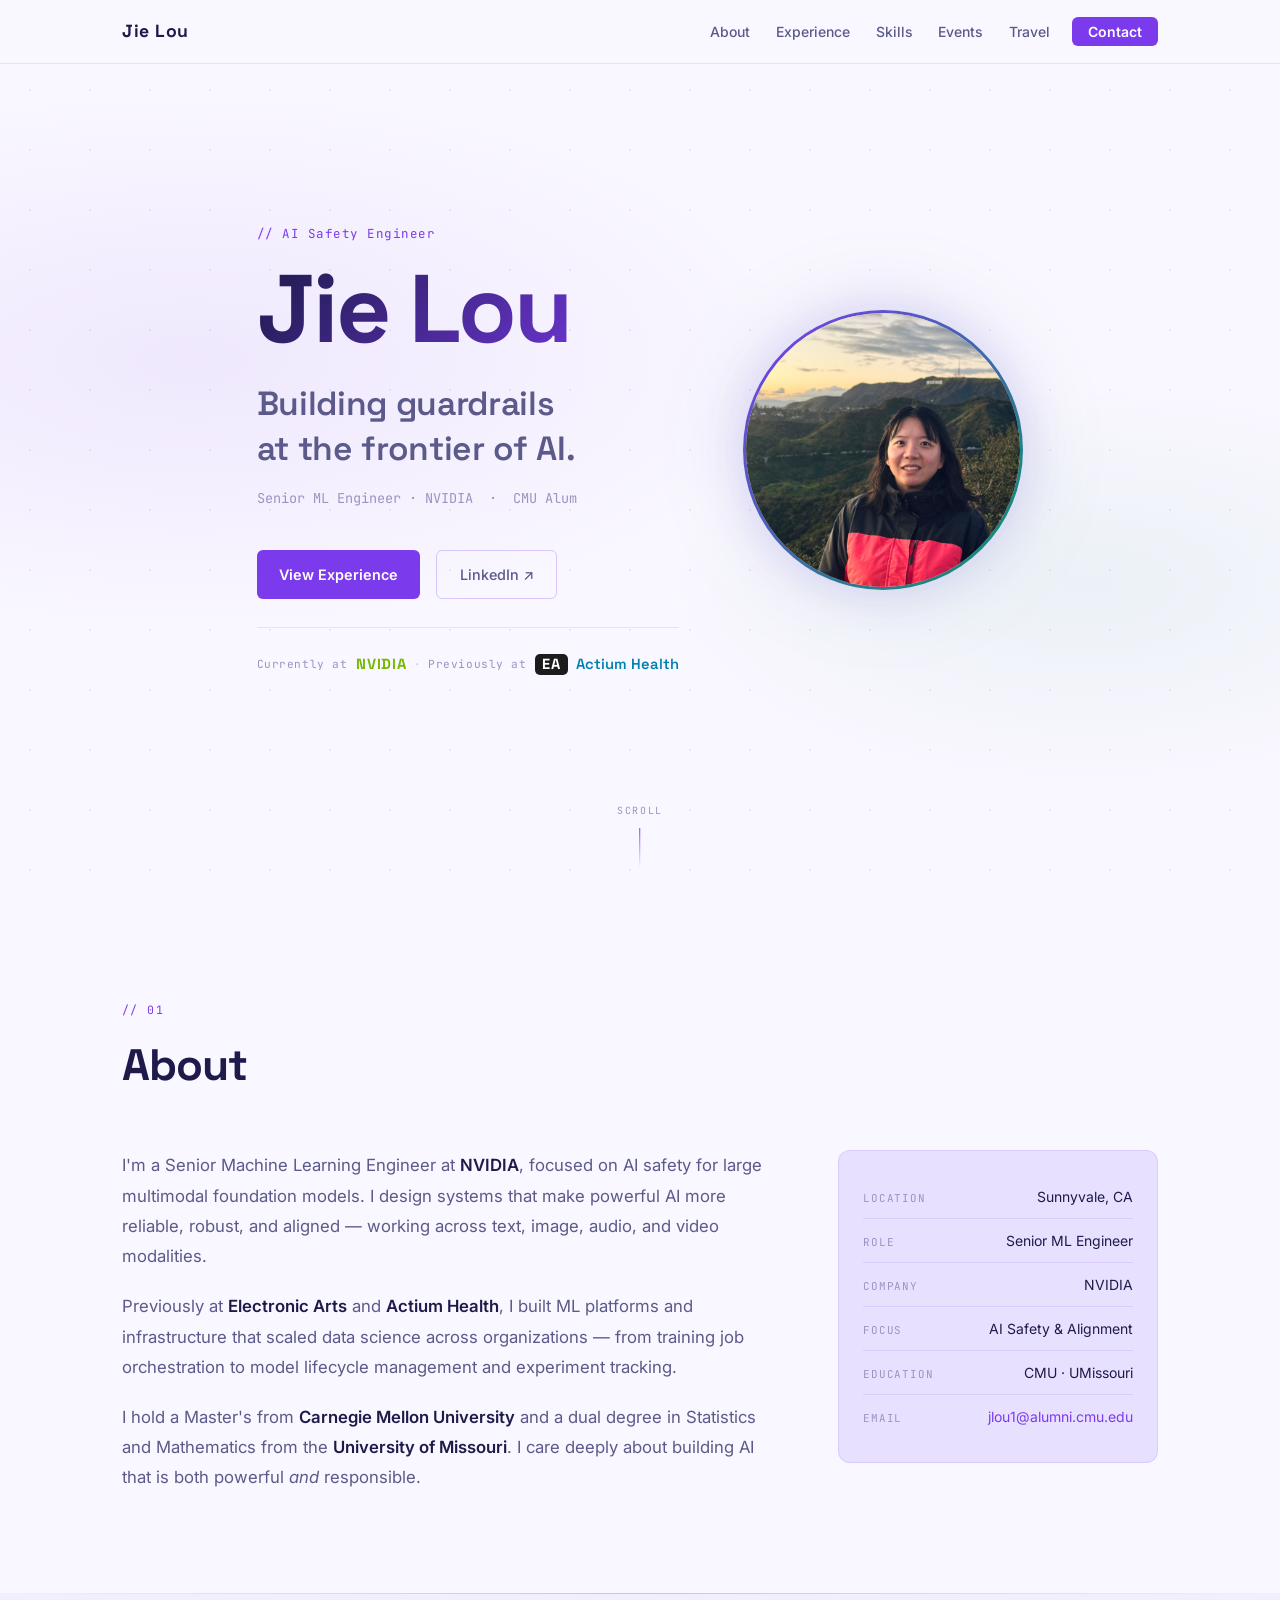
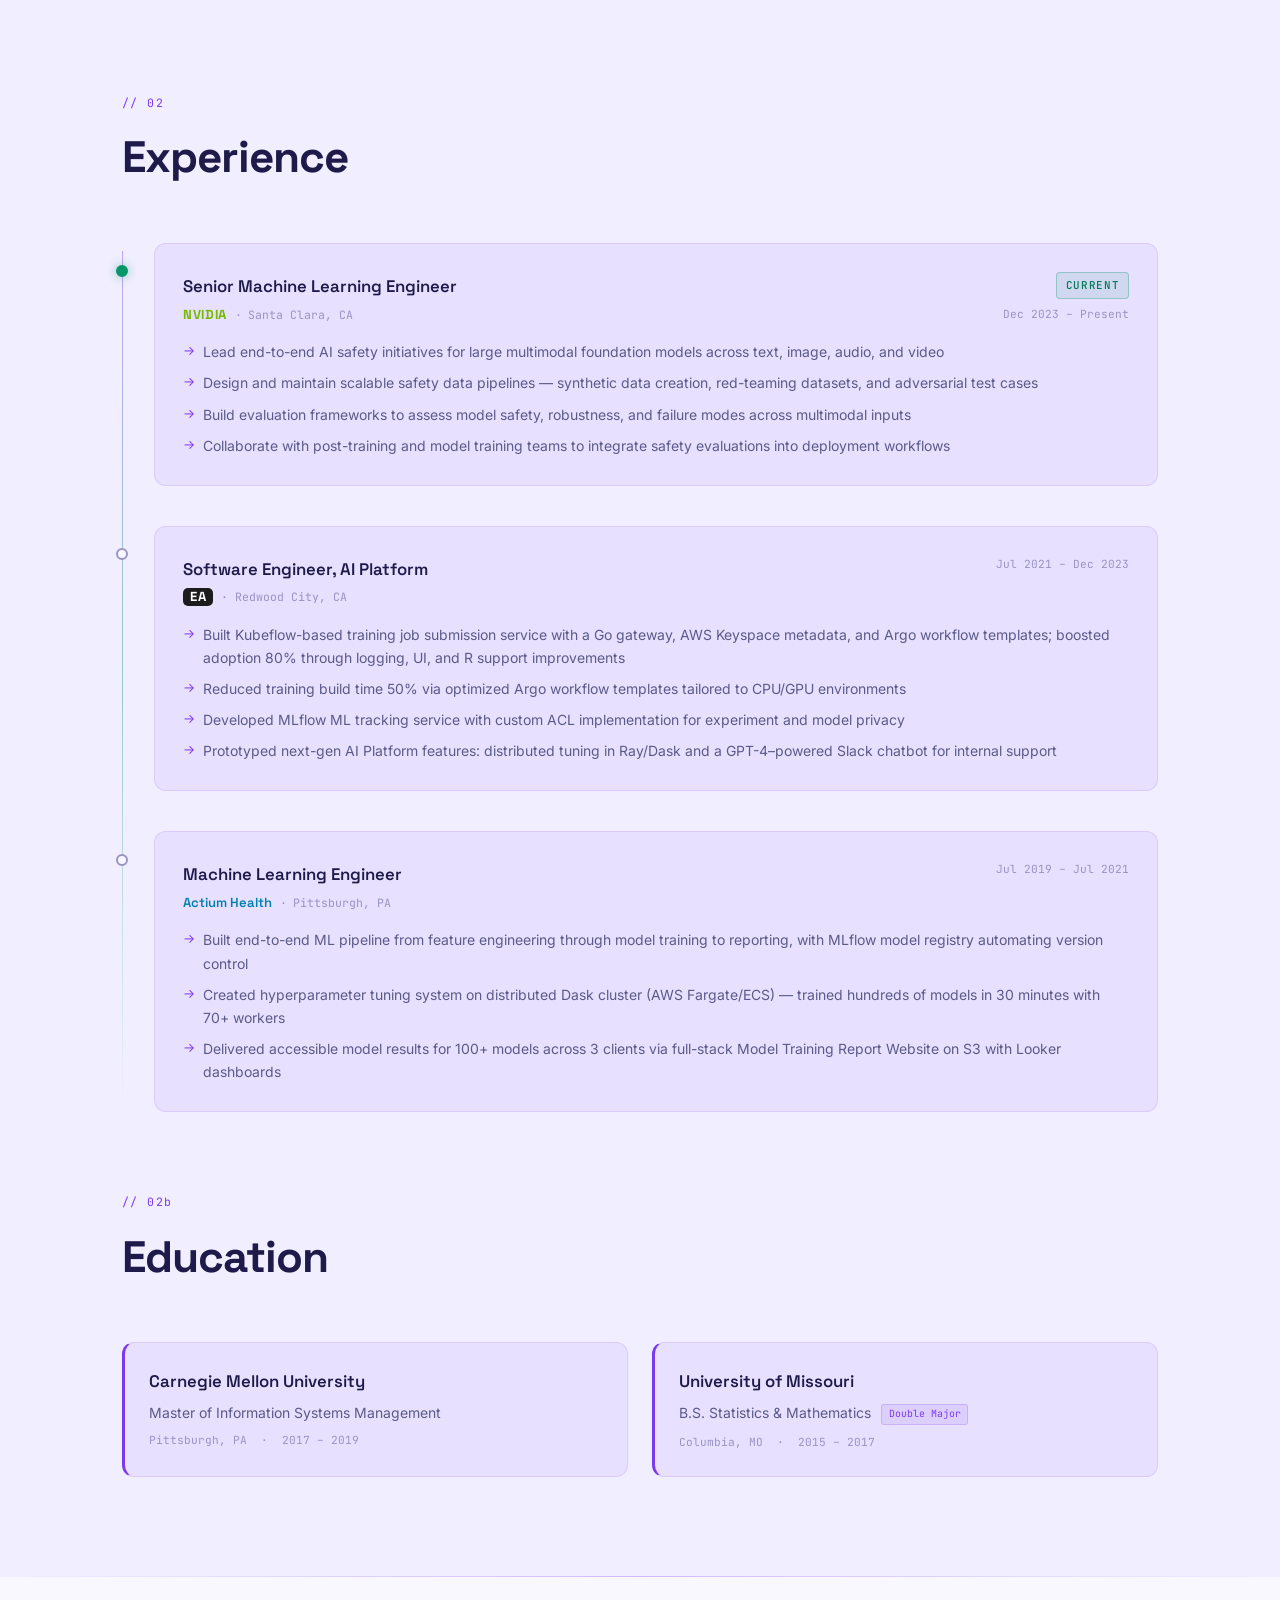
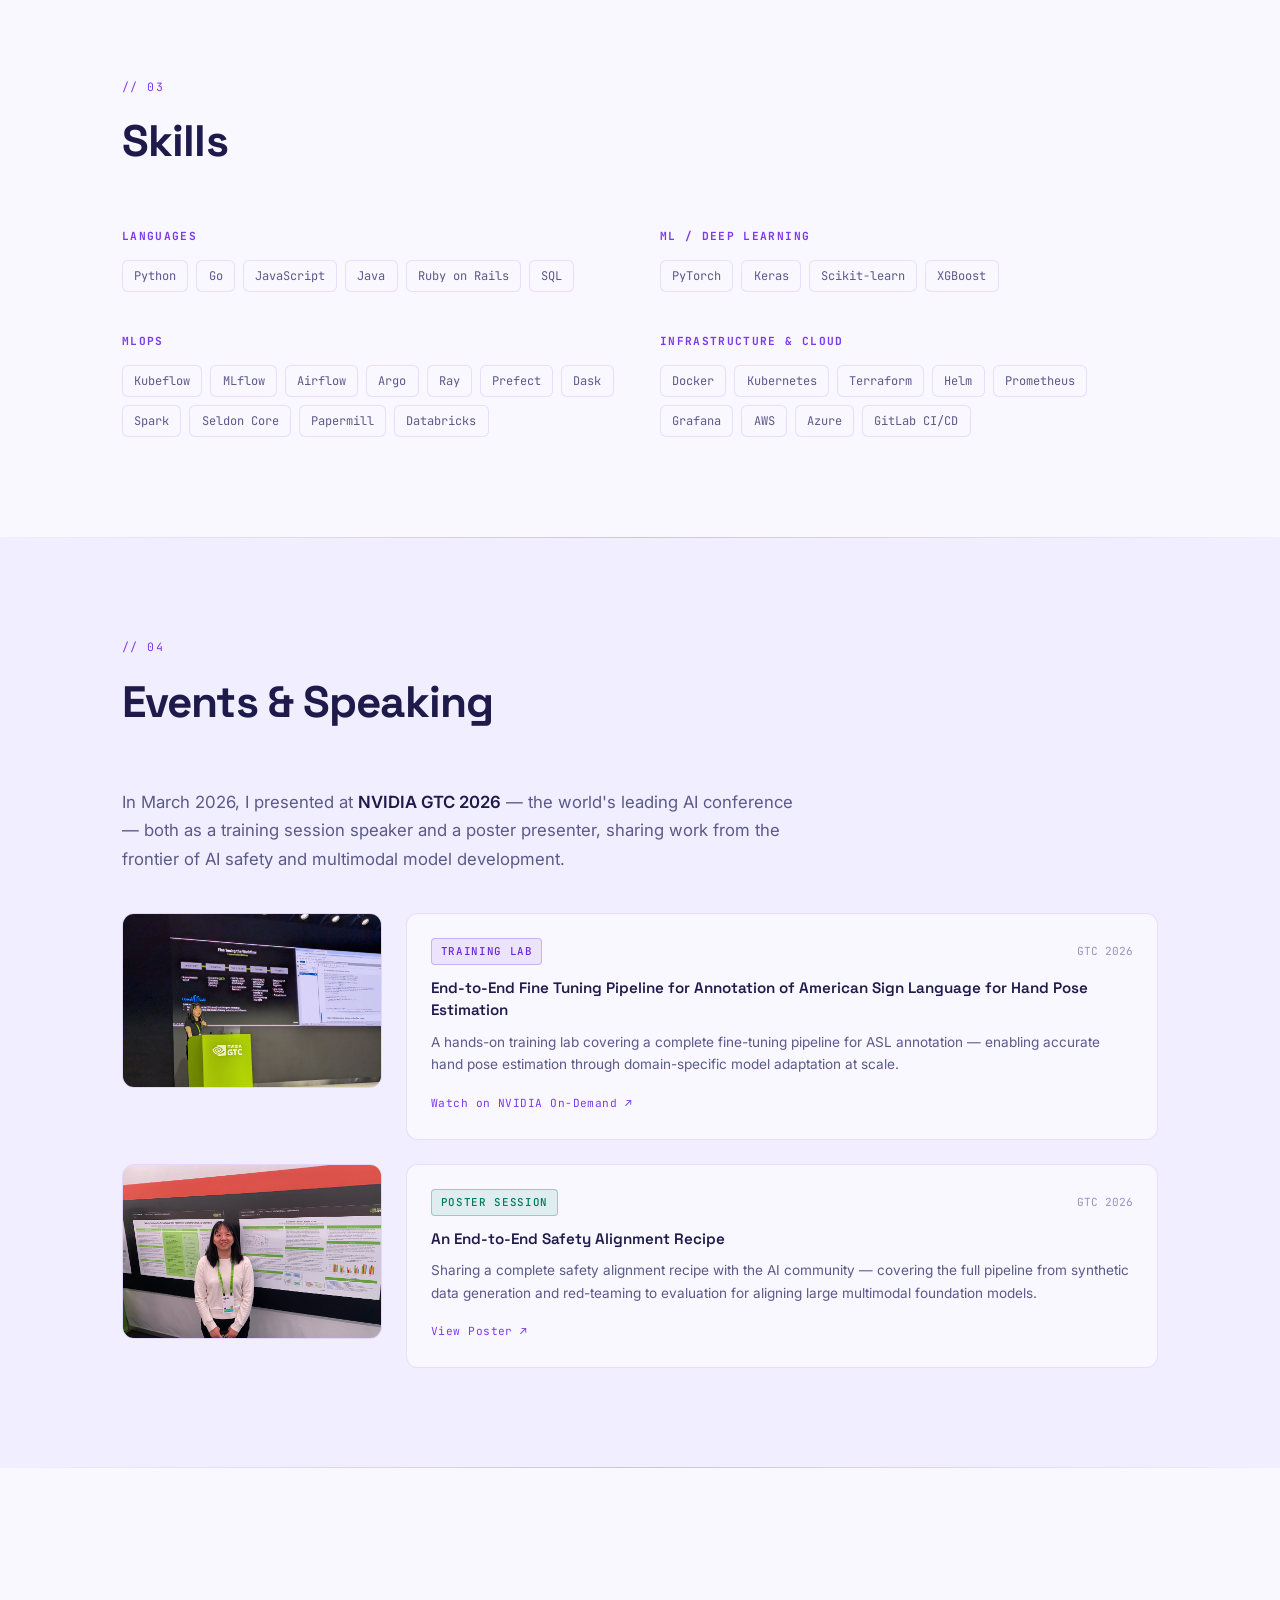
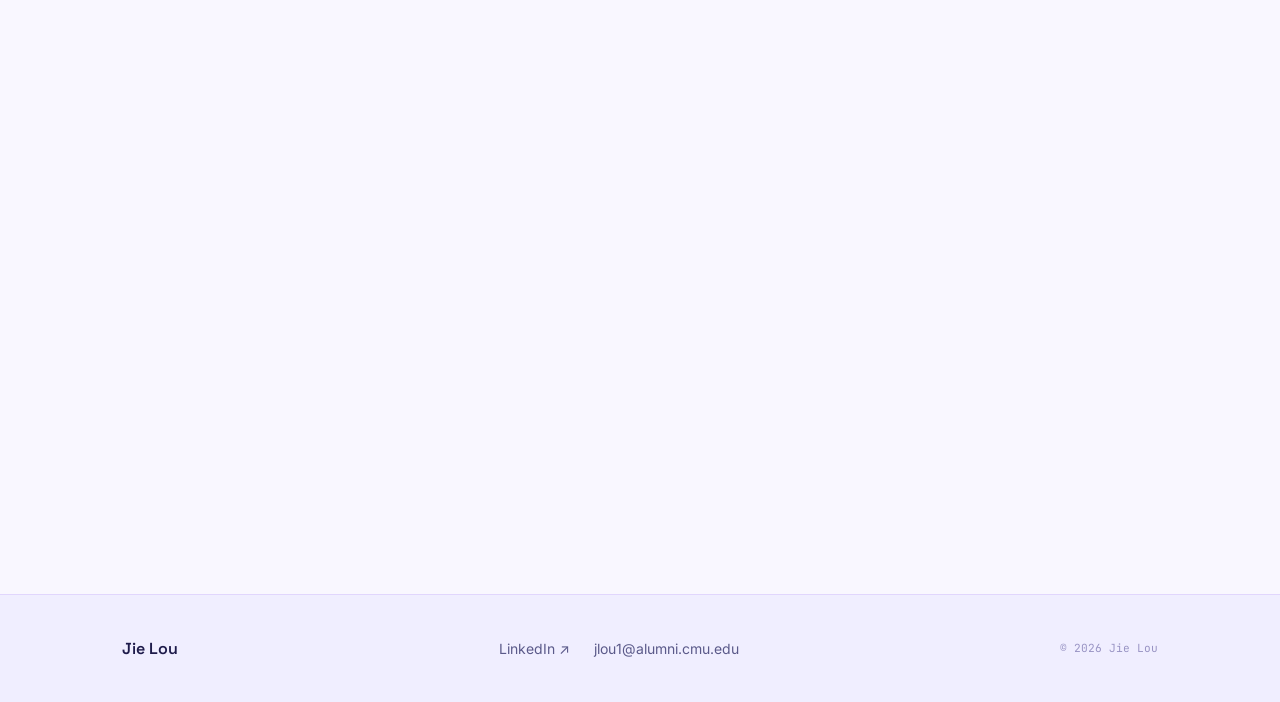
==== index.html @ b4c5852a "Initial commit — personal website Co-Authored-By: Claude Sonnet 4.6 <noreply@anthropic.com>" ====
<!DOCTYPE html>
<html lang="en">
<head>
  <meta charset="UTF-8">
  <meta name="viewport" content="width=device-width, initial-scale=1.0">
  <meta name="description" content="Jie Lou — Senior ML Engineer & AI Safety at NVIDIA. Building guardrails at the frontier of AI.">
  <meta property="og:title"       content="Jie Lou — AI Safety Engineer">
  <meta property="og:description" content="Senior ML Engineer at NVIDIA focused on AI safety for large multimodal foundation models.">
  <meta property="og:type"        content="website">
  <title>Jie Lou — AI Safety Engineer</title>

  <link rel="preconnect" href="https://fonts.googleapis.com">
  <link rel="preconnect" href="https://fonts.gstatic.com" crossorigin>
  <link href="https://fonts.googleapis.com/css2?family=Space+Grotesk:wght@300;400;500;600;700&family=Inter:wght@300;400;500;600&family=JetBrains+Mono:wght@400;500&display=swap" rel="stylesheet">
  <link rel="stylesheet" href="css/style.css">
</head>
<body>

  <!-- ═══ NAVIGATION ═══ -->
  <nav class="nav" id="nav">
    <div class="nav-inner">
      <a href="#hero" class="nav-logo">
        <span class="logo-full">Jie Lou</span>
        <span class="logo-short">JL</span>
      </a>
      <ul class="nav-links">
        <li><a href="#about">About</a></li>
        <li><a href="#experience">Experience</a></li>
        <li><a href="#skills">Skills</a></li>
        <li><a href="#events">Events</a></li>
        <li><a href="#travel">Travel</a></li>
        <li><a href="mailto:jlou1@alumni.cmu.edu" class="nav-cta">Contact</a></li>
      </ul>
      <button class="nav-toggle" id="navToggle" aria-label="Toggle menu">
        <span></span><span></span><span></span>
      </button>
    </div>
  </nav>

  <!-- ═══ HERO ═══ -->
  <section id="hero" class="hero">
    <div class="hero-bg"></div>
    <div class="container hero-content">

      <div class="hero-text fade-up">
        <span class="hero-label">// AI Safety Engineer</span>
        <h1 class="hero-name">Jie Lou</h1>
        <p class="hero-tagline">Building guardrails<br>at the frontier of AI.</p>
        <p class="hero-sub">Senior ML Engineer · NVIDIA &nbsp;·&nbsp; CMU Alum</p>
        <div class="hero-actions">
          <a href="#experience" class="btn btn-primary">View Experience</a>
          <a href="https://www.linkedin.com/in/jielou" target="_blank" rel="noopener" class="btn btn-ghost">LinkedIn ↗</a>
        </div>
        <div class="hero-companies fade-up" style="animation-delay:0.35s">
          <span class="hc-label">Currently at</span>
          <span class="co-logo co-nvidia">NVIDIA</span>
          <span class="hc-sep">·</span>
          <span class="hc-label">Previously at</span>
          <span class="co-logo co-ea">EA</span>
          <span class="co-logo co-actium">Actium Health</span>
        </div>
      </div>

      <div class="hero-photo fade-up" style="animation-delay:0.2s">
        <div class="hero-photo-ring">
          <img src="photos/profile/IMG_3169.jpg" alt="Jie Lou" class="hero-avatar">
        </div>
      </div>

    </div>
    <div class="hero-scroll-hint">
      <span>scroll</span>
      <div class="scroll-line"></div>
    </div>
  </section>

  <!-- ═══ ABOUT ═══ -->
  <section id="about" class="section">
    <div class="container">
      <div class="section-header reveal">
        <span class="section-label">// 01</span>
        <h2 class="section-title">About</h2>
      </div>
      <div class="about-grid reveal">
        <div class="about-bio">
          <p>I'm a Senior Machine Learning Engineer at <strong>NVIDIA</strong>, focused on AI safety for large multimodal foundation models. I design systems that make powerful AI more reliable, robust, and aligned — working across text, image, audio, and video modalities.</p>
          <p>Previously at <strong>Electronic Arts</strong> and <strong>Actium Health</strong>, I built ML platforms and infrastructure that scaled data science across organizations — from training job orchestration to model lifecycle management and experiment tracking.</p>
          <p>I hold a Master's from <strong>Carnegie Mellon University</strong> and a dual degree in Statistics and Mathematics from the <strong>University of Missouri</strong>. I care deeply about building AI that is both powerful <em>and</em> responsible.</p>
        </div>
        <div class="about-facts">
          <div class="fact-card">
            <div class="fact-row">
              <span class="fact-label">Location</span>
              <span class="fact-value">Sunnyvale, CA</span>
            </div>
            <div class="fact-row">
              <span class="fact-label">Role</span>
              <span class="fact-value">Senior ML Engineer</span>
            </div>
            <div class="fact-row">
              <span class="fact-label">Company</span>
              <span class="fact-value">NVIDIA</span>
            </div>
            <div class="fact-row">
              <span class="fact-label">Focus</span>
              <span class="fact-value">AI Safety &amp; Alignment</span>
            </div>
            <div class="fact-row">
              <span class="fact-label">Education</span>
              <span class="fact-value">CMU &middot; UMissouri</span>
            </div>
            <div class="fact-row">
              <span class="fact-label">Email</span>
              <span class="fact-value">
                <a href="mailto:jlou1@alumni.cmu.edu">jlou1@alumni.cmu.edu</a>
              </span>
            </div>
          </div>
        </div>
      </div>
    </div>
  </section>

  <!-- ═══ EXPERIENCE ═══ -->
  <section id="experience" class="section section-alt">
    <div class="container">
      <div class="section-header reveal">
        <span class="section-label">// 02</span>
        <h2 class="section-title">Experience</h2>
      </div>

      <div class="timeline">

        <!-- Nvidia -->
        <div class="timeline-item reveal">
          <div class="timeline-marker">
            <div class="timeline-dot current"></div>
          </div>
          <div class="timeline-card">
            <div class="timeline-header">
              <div>
                <h3 class="timeline-role">Senior Machine Learning Engineer</h3>
                <div class="timeline-company"><span class="co-logo co-nvidia">NVIDIA</span><span class="co-location">Santa Clara, CA</span></div>
              </div>
              <div class="timeline-meta">
                <span class="badge badge-green">Current</span>
                <span class="timeline-date">Dec 2023 – Present</span>
              </div>
            </div>
            <ul class="timeline-bullets">
              <li>Lead end-to-end AI safety initiatives for large multimodal foundation models across text, image, audio, and video</li>
              <li>Design and maintain scalable safety data pipelines — synthetic data creation, red-teaming datasets, and adversarial test cases</li>
              <li>Build evaluation frameworks to assess model safety, robustness, and failure modes across multimodal inputs</li>
              <li>Collaborate with post-training and model training teams to integrate safety evaluations into deployment workflows</li>
            </ul>
          </div>
        </div>

        <!-- EA -->
        <div class="timeline-item reveal">
          <div class="timeline-marker">
            <div class="timeline-dot"></div>
          </div>
          <div class="timeline-card">
            <div class="timeline-header">
              <div>
                <h3 class="timeline-role">Software Engineer,  AI Platform</h3>
                <div class="timeline-company"><span class="co-logo co-ea">EA</span><span class="co-location">Redwood City, CA</span></div>
              </div>
              <div class="timeline-meta">
                <span class="timeline-date">Jul 2021 – Dec 2023</span>
              </div>
            </div>
            <ul class="timeline-bullets">
              <li>Built Kubeflow-based training job submission service with a Go gateway, AWS Keyspace metadata, and Argo workflow templates; boosted adoption 80% through logging, UI, and R support improvements</li>
              <li>Reduced training build time 50% via optimized Argo workflow templates tailored to CPU/GPU environments</li>
              <li>Developed MLflow ML tracking service with custom ACL implementation for experiment and model privacy</li>
              <li>Prototyped next-gen AI Platform features: distributed tuning in Ray/Dask and a GPT-4–powered Slack chatbot for internal support</li>
            </ul>
          </div>
        </div>

        <!-- Actium Health -->
        <div class="timeline-item reveal">
          <div class="timeline-marker">
            <div class="timeline-dot"></div>
          </div>
          <div class="timeline-card">
            <div class="timeline-header">
              <div>
                <h3 class="timeline-role">Machine Learning Engineer</h3>
                <div class="timeline-company"><span class="co-logo co-actium">Actium Health</span><span class="co-location">Pittsburgh, PA</span></div>
              </div>
              <div class="timeline-meta">
                <span class="timeline-date">Jul 2019 – Jul 2021</span>
              </div>
            </div>
            <ul class="timeline-bullets">
              <li>Built end-to-end ML pipeline from feature engineering through model training to reporting, with MLflow model registry automating version control</li>
              <li>Created hyperparameter tuning system on distributed Dask cluster (AWS Fargate/ECS) — trained hundreds of models in 30 minutes with 70+ workers</li>
              <li>Delivered accessible model results for 100+ models across 3 clients via full-stack Model Training Report Website on S3 with Looker dashboards</li>
            </ul>
          </div>
        </div>

      </div>

      <!-- Education -->
      <div class="section-header reveal" style="margin-top:5rem">
        <span class="section-label">// 02b</span>
        <h2 class="section-title">Education</h2>
      </div>
      <div class="edu-grid reveal">
        <div class="edu-card">
          <div class="edu-school">Carnegie Mellon University</div>
          <div class="edu-degree">Master of Information Systems Management</div>
          <div class="edu-meta">Pittsburgh, PA &nbsp;·&nbsp; 2017 – 2019</div>
        </div>
        <div class="edu-card">
          <div class="edu-school">University of Missouri</div>
          <div class="edu-degree">B.S. Statistics &amp; Mathematics <span class="badge-inline">Double Major</span></div>
          <div class="edu-meta">Columbia, MO &nbsp;·&nbsp; 2015 – 2017</div>
        </div>
      </div>

    </div>
  </section>

  <!-- ═══ SKILLS ═══ -->
  <section id="skills" class="section">
    <div class="container">
      <div class="section-header reveal">
        <span class="section-label">// 03</span>
        <h2 class="section-title">Skills</h2>
      </div>
      <div class="skills-grid reveal">
        <div class="skill-group">
          <h4 class="skill-group-title">Languages</h4>
          <div class="skill-tags">
            <span class="tag">Python</span>
            <span class="tag">Go</span>
            <span class="tag">JavaScript</span>
            <span class="tag">Java</span>
            <span class="tag">Ruby on Rails</span>
            <span class="tag">SQL</span>
          </div>
        </div>
        <div class="skill-group">
          <h4 class="skill-group-title">ML / Deep Learning</h4>
          <div class="skill-tags">
            <span class="tag">PyTorch</span>
            <span class="tag">Keras</span>
            <span class="tag">Scikit-learn</span>
            <span class="tag">XGBoost</span>
          </div>
        </div>
        <div class="skill-group">
          <h4 class="skill-group-title">MLOps</h4>
          <div class="skill-tags">
            <span class="tag">Kubeflow</span>
            <span class="tag">MLflow</span>
            <span class="tag">Airflow</span>
            <span class="tag">Argo</span>
            <span class="tag">Ray</span>
            <span class="tag">Prefect</span>
            <span class="tag">Dask</span>
            <span class="tag">Spark</span>
            <span class="tag">Seldon Core</span>
            <span class="tag">Papermill</span>
            <span class="tag">Databricks</span>
          </div>
        </div>
        <div class="skill-group">
          <h4 class="skill-group-title">Infrastructure &amp; Cloud</h4>
          <div class="skill-tags">
            <span class="tag">Docker</span>
            <span class="tag">Kubernetes</span>
            <span class="tag">Terraform</span>
            <span class="tag">Helm</span>
            <span class="tag">Prometheus</span>
            <span class="tag">Grafana</span>
            <span class="tag">AWS</span>
            <span class="tag">Azure</span>
            <span class="tag">GitLab CI/CD</span>
          </div>
        </div>
      </div>
    </div>
  </section>

  <!-- ═══ EVENTS ═══ -->
  <section id="events" class="section section-alt">
    <div class="container">
      <div class="section-header reveal">
        <span class="section-label">// 04</span>
        <h2 class="section-title">Events &amp; Speaking</h2>
      </div>
      <div class="events-intro reveal">
        <p>In March 2026, I presented at <strong>NVIDIA GTC 2026</strong> — the world's leading AI conference — both as a training session speaker and a poster presenter, sharing work from the frontier of AI safety and multimodal model development.</p>
      </div>
      <div class="events-list">

        <!-- Training Lab -->
        <div class="event-row reveal">
          <img src="photos/gtc/PXL_20260319_210431893.JPG" alt="GTC 2026 Training Lab" class="event-photo">
          <a href="https://www.nvidia.com/en-us/on-demand/session/gtc26-dlit82150/"
             target="_blank" rel="noopener" class="event-card">
            <div class="event-card-top">
              <span class="badge badge-cyan">Training Lab</span>
              <span class="event-conf">GTC 2026</span>
            </div>
            <h3 class="event-title">End-to-End Fine Tuning Pipeline for Annotation of American Sign Language for Hand Pose Estimation</h3>
            <p class="event-desc">A hands-on training lab covering a complete fine-tuning pipeline for ASL annotation — enabling accurate hand pose estimation through domain-specific model adaptation at scale.</p>
            <span class="event-link">Watch on NVIDIA On-Demand ↗</span>
          </a>
        </div>

        <!-- Poster Session -->
        <div class="event-row reveal">
          <img src="photos/gtc/IMG_1838.jpg" alt="GTC 2026 Poster Session" class="event-photo">
          <a href="https://www.nvidia.com/gtc/posters/?search=safety#/session/1761263647501001dGIz"
             target="_blank" rel="noopener" class="event-card">
            <div class="event-card-top">
              <span class="badge badge-violet">Poster Session</span>
              <span class="event-conf">GTC 2026</span>
            </div>
            <h3 class="event-title">An End-to-End Safety Alignment Recipe</h3>
            <p class="event-desc">Sharing a complete safety alignment recipe with the AI community — covering the full pipeline from synthetic data generation and red-teaming to evaluation for aligning large multimodal foundation models.</p>
            <span class="event-link">View Poster ↗</span>
          </a>
        </div>

      </div>
    </div>
  </section>

  <!-- ═══ TRAVEL ═══ -->
  <section id="travel" class="section">
    <div class="container">
      <div class="section-header reveal">
        <span class="section-label">// 05</span>
        <h2 class="section-title">Beyond the Terminal</h2>
      </div>
      <p class="section-desc reveal">When I'm not building AI systems, I'm out exploring the world.</p>
      <div class="travel-grid reveal">
        <img src="photos/travelling/DSC09786.jpg"  alt="Travel"  class="travel-photo">
        <img src="photos/travelling/IMG_9056.jpg"  alt="Travel"  class="travel-photo">
        <img src="photos/travelling/IMG_9424.JPG"  alt="Travel"  class="travel-photo">
        <img src="photos/travelling/IMG_9639.jpg"  alt="Travel"  class="travel-photo">
      </div>
      <div class="travel-cta reveal">
        <a href="gallery.html" class="btn btn-primary">View Full Gallery</a>
      </div>
    </div>
  </section>

  <!-- ═══ FOOTER ═══ -->
  <footer class="footer">
    <div class="container">
      <div class="footer-inner">
        <div class="footer-name">Jie Lou</div>
        <div class="footer-links">
          <a href="https://www.linkedin.com/in/jielou" target="_blank" rel="noopener">LinkedIn ↗</a>
          <a href="mailto:jlou1@alumni.cmu.edu">jlou1@alumni.cmu.edu</a>
        </div>
        <div class="footer-copy">&copy; 2026 Jie Lou</div>
      </div>
    </div>
  </footer>

  <script src="js/main.js"></script>
</body>
</html>
---- css/style.css ----
/* ============================================
   VARIABLES & RESET
   ============================================ */
:root {
  /* Backgrounds — lavender world */
  --bg-primary:   #F9F7FF;
  --bg-surface:   #F0EEFF;
  --bg-elevated:  #E8E0FF;
  --border:       rgba(124, 58, 237, 0.13);
  --border-accent:rgba(124, 58, 237, 0.28);

  /* Accents — violet primary, emerald secondary */
  --cyan:         #7C3AED;            /* primary accent  */
  --violet:       #059669;            /* secondary accent */
  --cyan-glow:    rgba(124, 58, 237, 0.1);
  --violet-glow:  rgba(5, 150, 105,  0.1);

  /* Text */
  --text-primary:   #1E1B4B;
  --text-secondary: #5B5A8A;
  --text-muted:     #9994C4;

  /* Status */
  --green:    #059669;
  --green-bg: rgba(5, 150, 105, 0.1);

  --font-display: 'Space Grotesk', sans-serif;
  --font-body:    'Inter', sans-serif;
  --font-mono:    'JetBrains Mono', monospace;

  --radius:    12px;
  --radius-sm: 6px;
  --transition: 0.22s ease;
  --nav-height: 64px;
}

*, *::before, *::after { box-sizing: border-box; margin: 0; padding: 0; }

html {
  scroll-behavior: smooth;
  scroll-padding-top: var(--nav-height);
}

body {
  background: var(--bg-primary);
  color: var(--text-primary);
  font-family: var(--font-body);
  font-size: 16px;
  line-height: 1.7;
  -webkit-font-smoothing: antialiased;
}

img { max-width: 100%; display: block; }
ul  { list-style: none; }

a {
  color: var(--cyan);
  text-decoration: none;
  transition: color var(--transition);
}
a:hover { color: #6D28D9; }

strong { font-weight: 600; color: var(--text-primary); }

/* ============================================
   LAYOUT
   ============================================ */
.container {
  max-width: 1100px;
  margin: 0 auto;
  padding: 0 2rem;
}

.section     { padding: 100px 0; }
.section-alt { background: var(--bg-surface); position: relative; }

.section-alt::before,
.section-alt::after {
  content: '';
  position: absolute;
  left: 0; right: 0;
  height: 1px;
  background: linear-gradient(90deg, transparent, var(--border-accent), transparent);
}
.section-alt::before { top: 0; }
.section-alt::after  { bottom: 0; }

/* ============================================
   TYPOGRAPHY COMPONENTS
   ============================================ */
.section-header { margin-bottom: 3rem; }

.section-label {
  font-family: var(--font-mono);
  font-size: 0.72rem;
  color: var(--cyan);
  letter-spacing: 0.12em;
  display: block;
  margin-bottom: 0.5rem;
}

.section-title {
  font-family: var(--font-display);
  font-size: clamp(2rem, 4vw, 2.75rem);
  font-weight: 700;
  letter-spacing: -0.02em;
  color: var(--text-primary);
}

.section-desc {
  color: var(--text-secondary);
  font-size: 1.05rem;
  max-width: 600px;
  margin-bottom: 2.5rem;
}

/* ============================================
   BUTTONS
   ============================================ */
.btn {
  display: inline-flex;
  align-items: center;
  gap: 0.5rem;
  padding: 0.7rem 1.4rem;
  border-radius: var(--radius-sm);
  font-family: var(--font-body);
  font-size: 0.9rem;
  font-weight: 500;
  cursor: pointer;
  transition: all var(--transition);
  text-decoration: none;
  border: none;
}

.btn-primary {
  background: var(--cyan);
  color: #FFFFFF;
  font-weight: 600;
}
.btn-primary:hover {
  background: #6D28D9;
  color: #FFFFFF;
  box-shadow: 0 0 24px rgba(124, 58, 237, 0.35);
  transform: translateY(-2px);
}

.btn-ghost {
  background: transparent;
  color: var(--text-secondary);
  border: 1px solid rgba(124, 58, 237, 0.25);
}
.btn-ghost:hover {
  border-color: var(--cyan);
  color: var(--cyan);
  transform: translateY(-2px);
  background: var(--cyan-glow);
}

/* ============================================
   BADGES
   ============================================ */
.badge {
  display: inline-flex;
  align-items: center;
  padding: 0.2rem 0.55rem;
  border-radius: 4px;
  font-family: var(--font-mono);
  font-size: 0.68rem;
  font-weight: 500;
  letter-spacing: 0.06em;
  text-transform: uppercase;
}
.badge-green  { background: var(--green-bg); color: #047857; border: 1px solid rgba(5,150,105,0.3); }
.badge-cyan   { background: var(--cyan-glow); color: #6D28D9; border: 1px solid rgba(124,58,237,0.3); }
.badge-violet { background: var(--violet-glow); color: #047857; border: 1px solid rgba(5,150,105,0.35); }

.badge-inline {
  display: inline-flex;
  padding: 0.12rem 0.4rem;
  border-radius: 3px;
  font-family: var(--font-mono);
  font-size: 0.62rem;
  background: var(--cyan-glow);
  color: var(--cyan);
  border: 1px solid rgba(124,58,237,0.2);
  vertical-align: middle;
  margin-left: 0.4rem;
}

/* ============================================
   NAVIGATION
   ============================================ */
.nav {
  position: fixed;
  top: 0; left: 0; right: 0;
  z-index: 100;
  height: var(--nav-height);
  background: rgba(249, 247, 255, 0.88);
  backdrop-filter: blur(16px);
  -webkit-backdrop-filter: blur(16px);
  border-bottom: 1px solid var(--border);
  transition: border-color var(--transition), box-shadow var(--transition);
}
.nav.scrolled {
  border-bottom-color: rgba(124, 58, 237, 0.22);
  box-shadow: 0 4px 20px rgba(124, 58, 237, 0.07);
}

.nav-inner {
  max-width: 1100px;
  margin: 0 auto;
  padding: 0 2rem;
  height: 100%;
  display: flex;
  align-items: center;
  justify-content: space-between;
}

.nav-logo {
  font-family: var(--font-display);
  font-size: 1.1rem;
  font-weight: 700;
  color: var(--text-primary);
  letter-spacing: 0.04em;
  text-decoration: none;
  display: inline-flex;
  align-items: center;
}
.nav-logo:hover { color: var(--cyan); }

.logo-full {
  display: inline-block;
  max-width: 120px;
  opacity: 1;
  overflow: hidden;
  white-space: nowrap;
  transition: max-width 0.35s ease, opacity 0.25s ease;
}
.logo-short {
  display: inline-block;
  max-width: 0;
  opacity: 0;
  overflow: hidden;
  white-space: nowrap;
  transition: max-width 0.35s ease, opacity 0.25s ease;
}
.nav.scrolled .logo-full  { max-width: 0;   opacity: 0; }
.nav.scrolled .logo-short { max-width: 30px; opacity: 1; }

.nav-links {
  display: flex;
  align-items: center;
  gap: 0.2rem;
}

.nav-links a {
  color: var(--text-secondary);
  font-size: 0.875rem;
  font-weight: 500;
  padding: 0.4rem 0.7rem;
  border-radius: var(--radius-sm);
  transition: all var(--transition);
  text-decoration: none;
  position: relative;
}
.nav-links a:not(.nav-cta):hover {
  color: var(--text-primary);
  background: rgba(124, 58, 237, 0.07);
}
.nav-links a::after {
  content: '';
  position: absolute;
  bottom: 2px; left: 50%;
  transform: translateX(-50%) scaleX(0);
  width: 16px; height: 1px;
  background: var(--cyan);
  transition: transform var(--transition);
}
.nav-links a:not(.nav-cta):hover::after { transform: translateX(-50%) scaleX(1); }

.nav-cta {
  background: var(--cyan) !important;
  color: #FFFFFF !important;
  font-weight: 600 !important;
  padding: 0.4rem 1rem !important;
  margin-left: 0.5rem;
}
.nav-cta:hover {
  background: #6D28D9 !important;
  box-shadow: 0 0 16px rgba(124, 58, 237, 0.3) !important;
  color: #FFFFFF !important;
}
.nav-cta::after { display: none !important; }

.nav-toggle {
  display: none;
  flex-direction: column;
  justify-content: center;
  gap: 5px;
  width: 32px; height: 32px;
  background: none;
  border: none;
  cursor: pointer;
  padding: 0;
}
.nav-toggle span {
  display: block;
  width: 100%; height: 2px;
  background: var(--text-secondary);
  border-radius: 2px;
  transition: all var(--transition);
}

/* ============================================
   HERO
   ============================================ */
.hero {
  min-height: 100vh;
  display: flex;
  flex-direction: column;
  justify-content: center;
  position: relative;
  overflow: hidden;
  padding-top: var(--nav-height);
}

.hero-bg {
  position: absolute;
  inset: 0;
  background-image:
    radial-gradient(ellipse 80% 50% at 15% 40%, rgba(124, 58, 237, 0.08) 0%, transparent 60%),
    radial-gradient(ellipse 60% 40% at 85% 65%, rgba(5, 150, 105, 0.06) 0%, transparent 55%),
    url("data:image/svg+xml,%3Csvg width='60' height='60' viewBox='0 0 60 60' xmlns='http://www.w3.org/2000/svg'%3E%3Ccircle cx='30' cy='30' r='1' fill='%237C3AED' fill-opacity='0.12'/%3E%3C/svg%3E");
  z-index: 0;
}

.hero-content {
  position: relative;
  z-index: 1;
  display: flex;
  align-items: center;
  justify-content: space-between;
  gap: 4rem;
  padding-top: 2rem;
  padding-bottom: 6rem;
}

.hero-text { flex: 1; max-width: 560px; }

.hero-label {
  font-family: var(--font-mono);
  font-size: 0.78rem;
  color: var(--cyan);
  letter-spacing: 0.12em;
  display: block;
  margin-bottom: 1rem;
}

.hero-name {
  font-family: var(--font-display);
  font-size: clamp(3.5rem, 8vw, 6rem);
  font-weight: 700;
  letter-spacing: -0.03em;
  line-height: 1;
  margin-bottom: 1.5rem;
  background: linear-gradient(135deg, #1E1B4B 0%, #7C3AED 100%);
  -webkit-background-clip: text;
  -webkit-text-fill-color: transparent;
  background-clip: text;
}

.hero-tagline {
  font-family: var(--font-display);
  font-size: clamp(1.4rem, 2.8vw, 2.1rem);
  font-weight: 600;
  color: var(--text-secondary);
  line-height: 1.35;
  margin-bottom: 1rem;
  letter-spacing: -0.01em;
}

.hero-sub {
  font-family: var(--font-mono);
  font-size: 0.85rem;
  color: var(--text-muted);
  margin-bottom: 2.5rem;
}

.hero-actions { display: flex; gap: 1rem; flex-wrap: wrap; }

.hero-photo { flex-shrink: 0; }

.hero-photo-ring {
  width: 280px;
  height: 280px;
  border-radius: 50%;
  padding: 3px;
  background: linear-gradient(135deg, #7C3AED, #059669);
  box-shadow: 0 0 50px rgba(124, 58, 237, 0.2), 0 0 100px rgba(5, 150, 105, 0.1);
}

.hero-avatar {
  width: 100%;
  height: 100%;
  border-radius: 50%;
  object-fit: cover;
  object-position: top;
  background: var(--bg-elevated);
}

.hero-scroll-hint {
  position: absolute;
  bottom: 2rem;
  left: 50%;
  transform: translateX(-50%);
  display: flex;
  flex-direction: column;
  align-items: center;
  gap: 0.5rem;
  z-index: 1;
}
.hero-scroll-hint span {
  font-family: var(--font-mono);
  font-size: 0.62rem;
  color: var(--text-muted);
  letter-spacing: 0.16em;
  text-transform: uppercase;
}
.scroll-line {
  width: 1px;
  height: 40px;
  background: linear-gradient(to bottom, var(--cyan), transparent);
  animation: scrollPulse 2s ease-in-out infinite;
}
@keyframes scrollPulse {
  0%, 100% { opacity: 0.3; }
  50%       { opacity: 1; }
}

/* ============================================
   ABOUT
   ============================================ */
.about-grid {
  display: grid;
  grid-template-columns: 1fr 320px;
  gap: 4rem;
  align-items: start;
}

.about-bio p {
  color: var(--text-secondary);
  margin-bottom: 1.25rem;
  font-size: 1.05rem;
  line-height: 1.8;
}
.about-bio p:last-child { margin-bottom: 0; }

.fact-card {
  background: var(--bg-elevated);
  border: 1px solid var(--border);
  border-radius: var(--radius);
  padding: 1.5rem;
}

.fact-row {
  display: flex;
  justify-content: space-between;
  align-items: baseline;
  gap: 1rem;
  padding: 0.6rem 0;
  border-bottom: 1px solid var(--border);
}
.fact-row:last-child { border-bottom: none; }

.fact-label {
  font-family: var(--font-mono);
  font-size: 0.68rem;
  color: var(--text-muted);
  letter-spacing: 0.08em;
  text-transform: uppercase;
  flex-shrink: 0;
}

.fact-value {
  font-size: 0.875rem;
  color: var(--text-primary);
  text-align: right;
}
.fact-value a { color: var(--cyan); }
.fact-value a:hover { color: #6D28D9; }

/* ============================================
   COMPANY LOGOS
   ============================================ */
.co-logo {
  font-family: var(--font-display);
  font-weight: 700;
  display: inline-flex;
  align-items: center;
  line-height: 1;
  flex-shrink: 0;
}
.co-nvidia {
  color: #76B900;
  font-weight: 800;
  letter-spacing: 0.05em;
}
.co-ea {
  background: #1c1c1c;
  color: #ffffff;
  font-weight: 900;
  padding: 0.18rem 0.44rem;
  border-radius: 5px;
  letter-spacing: 0.04em;
}
.co-actium {
  color: #0080B2;
  font-weight: 600;
}

/* Timeline company row */
.timeline-company {
  display: flex;
  align-items: center;
  gap: 0.5rem;
  margin-top: 0.2rem;
}
.timeline-company .co-logo { font-size: 0.82rem; }
.co-location {
  font-family: var(--font-mono);
  font-size: 0.72rem;
  color: var(--text-muted);
}
.co-location::before { content: '·'; margin-right: 0.4rem; }

/* Hero companies strip */
.hero-companies {
  display: flex;
  align-items: center;
  gap: 0.55rem;
  flex-wrap: wrap;
  margin-top: 1.75rem;
  padding-top: 1.5rem;
  border-top: 1px solid var(--border);
}
.hero-companies .co-logo { font-size: 0.92rem; }
.hc-label {
  font-family: var(--font-mono);
  font-size: 0.7rem;
  color: var(--text-muted);
  letter-spacing: 0.05em;
}
.hc-sep { color: var(--border-accent); font-size: 0.9rem; }

/* ============================================
   TIMELINE
   ============================================ */
.timeline {
  position: relative;
  padding-left: 2rem;
}
.timeline::before {
  content: '';
  position: absolute;
  left: 0; top: 8px; bottom: 8px;
  width: 1px;
  background: linear-gradient(to bottom, #7C3AED, #059669, transparent);
  opacity: 0.4;
}

.timeline-item { position: relative; margin-bottom: 2.5rem; }
.timeline-item:last-child { margin-bottom: 0; }

.timeline-marker {
  position: absolute;
  left: -2.375rem;
  top: 1.4rem;
}
.timeline-dot {
  width: 12px; height: 12px;
  border-radius: 50%;
  background: var(--bg-primary);
  border: 2px solid var(--text-muted);
}
.timeline-dot.current {
  background: var(--green);
  border-color: var(--green);
  box-shadow: 0 0 10px rgba(5, 150, 105, 0.45);
}

.timeline-card {
  background: var(--bg-elevated);
  border: 1px solid var(--border);
  border-radius: var(--radius);
  padding: 1.75rem;
  transition: border-color var(--transition), box-shadow var(--transition);
}
.timeline-card:hover {
  border-color: rgba(124, 58, 237, 0.3);
  box-shadow: 0 4px 24px rgba(124, 58, 237, 0.1);
}

.timeline-header {
  display: flex;
  justify-content: space-between;
  align-items: flex-start;
  gap: 1rem;
  margin-bottom: 1rem;
}

.timeline-role {
  font-family: var(--font-display);
  font-size: 1.05rem;
  font-weight: 600;
  color: var(--text-primary);
  margin-bottom: 0.25rem;
}

.timeline-meta {
  display: flex;
  flex-direction: column;
  align-items: flex-end;
  gap: 0.4rem;
  flex-shrink: 0;
}
.timeline-date {
  font-family: var(--font-mono);
  font-size: 0.7rem;
  color: var(--text-muted);
  white-space: nowrap;
}

.timeline-bullets { display: flex; flex-direction: column; gap: 0.5rem; }
.timeline-bullets li {
  font-size: 0.875rem;
  color: var(--text-secondary);
  padding-left: 1.25rem;
  position: relative;
  line-height: 1.65;
}
.timeline-bullets li::before {
  content: '→';
  position: absolute;
  left: 0;
  color: var(--cyan);
  font-size: 0.8rem;
  line-height: 1.65;
}

/* ============================================
   EDUCATION
   ============================================ */
.edu-grid {
  display: grid;
  grid-template-columns: 1fr 1fr;
  gap: 1.5rem;
}

.edu-card {
  background: var(--bg-elevated);
  border: 1px solid var(--border);
  border-left: 3px solid var(--cyan);
  border-radius: var(--radius);
  padding: 1.5rem;
  transition: all var(--transition);
}
.edu-card:hover {
  border-left-color: var(--violet);
  box-shadow: 0 4px 20px rgba(124, 58, 237, 0.1);
}

.edu-school {
  font-family: var(--font-display);
  font-size: 1.05rem;
  font-weight: 600;
  color: var(--text-primary);
  margin-bottom: 0.4rem;
}
.edu-degree {
  font-size: 0.875rem;
  color: var(--text-secondary);
  margin-bottom: 0.5rem;
  line-height: 1.5;
}
.edu-meta {
  font-family: var(--font-mono);
  font-size: 0.7rem;
  color: var(--text-muted);
}

/* ============================================
   SKILLS
   ============================================ */
.skills-grid {
  display: grid;
  grid-template-columns: 1fr 1fr;
  gap: 2.5rem;
}

.skill-group-title {
  font-family: var(--font-mono);
  font-size: 0.7rem;
  color: var(--cyan);
  letter-spacing: 0.12em;
  text-transform: uppercase;
  margin-bottom: 0.875rem;
}

.skill-tags { display: flex; flex-wrap: wrap; gap: 0.5rem; }

.tag {
  font-family: var(--font-mono);
  font-size: 0.75rem;
  color: var(--text-secondary);
  background: var(--bg-primary);
  border: 1px solid var(--border);
  border-radius: var(--radius-sm);
  padding: 0.3rem 0.7rem;
  transition: all var(--transition);
  cursor: default;
}
.tag:hover {
  border-color: rgba(124, 58, 237, 0.35);
  color: var(--text-primary);
  background: var(--cyan-glow);
  box-shadow: 0 0 10px rgba(124, 58, 237, 0.08);
}

/* ============================================
   EVENTS
   ============================================ */
.events-intro { margin-bottom: 2.5rem; }
.events-intro p { color: var(--text-secondary); font-size: 1.05rem; max-width: 680px; }

.events-list { display: flex; flex-direction: column; gap: 1.5rem; }

.event-row {
  display: grid;
  grid-template-columns: 260px 1fr;
  gap: 1.5rem;
  align-items: start;
}

.event-photo {
  width: 100%;
  height: 175px;
  border-radius: var(--radius);
  object-fit: cover;
  border: 1px solid var(--border);
  transition: border-color var(--transition);
}
.event-photo:hover { border-color: rgba(124, 58, 237, 0.3); }

.event-card {
  display: block;
  background: var(--bg-primary);
  border: 1px solid var(--border);
  border-radius: var(--radius);
  padding: 1.5rem;
  text-decoration: none;
  transition: all var(--transition);
  color: inherit;
}
.event-card:hover {
  border-color: rgba(124, 58, 237, 0.3);
  box-shadow: 0 4px 28px rgba(124, 58, 237, 0.1);
  transform: translateY(-2px);
  color: inherit;
}

.event-card-top {
  display: flex;
  align-items: center;
  justify-content: space-between;
  margin-bottom: 0.75rem;
}
.event-conf {
  font-family: var(--font-mono);
  font-size: 0.7rem;
  color: var(--text-muted);
}

.event-title {
  font-family: var(--font-display);
  font-size: 0.95rem;
  font-weight: 600;
  color: var(--text-primary);
  line-height: 1.45;
  margin-bottom: 0.6rem;
}
.event-desc {
  font-size: 0.85rem;
  color: var(--text-secondary);
  line-height: 1.65;
  margin-bottom: 0.75rem;
}
.event-link {
  font-family: var(--font-mono);
  font-size: 0.7rem;
  color: var(--cyan);
  letter-spacing: 0.04em;
}

/* ============================================
   TRAVEL
   ============================================ */
.travel-grid {
  display: grid;
  grid-template-columns: repeat(4, 1fr);
  gap: 1rem;
  margin-bottom: 2.5rem;
}

.travel-photo {
  width: 100%;
  height: 220px;
  object-fit: cover;
  border-radius: var(--radius);
  border: 1px solid var(--border);
  transition: all var(--transition);
}
.travel-photo:hover {
  border-color: rgba(124, 58, 237, 0.3);
  transform: scale(1.02);
  box-shadow: 0 8px 32px rgba(124, 58, 237, 0.15);
}

.travel-cta { display: flex; justify-content: center; }

/* ============================================
   GALLERY PAGE
   ============================================ */
.gallery-page { padding-top: calc(var(--nav-height) + 80px); }

.gallery-grid {
  columns: 3;
  column-gap: 1rem;
}

.gallery-item {
  break-inside: avoid;
  margin-bottom: 1rem;
  border-radius: var(--radius);
  overflow: hidden;
  border: 1px solid var(--border);
  cursor: pointer;
  transition: all var(--transition);
}
.gallery-item:hover {
  border-color: rgba(124, 58, 237, 0.3);
  box-shadow: 0 8px 32px rgba(124, 58, 237, 0.15);
  transform: scale(1.01);
}
.gallery-item img { width: 100%; display: block; }

/* Lightbox */
.lightbox {
  display: none;
  position: fixed;
  inset: 0;
  z-index: 200;
  background: rgba(30, 27, 75, 0.92);
  backdrop-filter: blur(8px);
  align-items: center;
  justify-content: center;
  padding: 2rem;
}
.lightbox.open { display: flex; }
.lightbox img {
  max-width: 90vw;
  max-height: 88vh;
  border-radius: var(--radius);
  border: 1px solid var(--border);
  box-shadow: 0 0 60px rgba(0,0,0,0.4);
  object-fit: contain;
}
.lightbox-close {
  position: absolute;
  top: 1.5rem; right: 1.5rem;
  width: 40px; height: 40px;
  border-radius: 50%;
  background: var(--bg-elevated);
  border: 1px solid var(--border);
  color: var(--text-secondary);
  font-size: 1.2rem;
  cursor: pointer;
  display: flex;
  align-items: center;
  justify-content: center;
  transition: all var(--transition);
}
.lightbox-close:hover { border-color: var(--cyan); color: var(--cyan); }

/* ============================================
   FOOTER
   ============================================ */
.footer {
  background: var(--bg-surface);
  border-top: 1px solid var(--border);
  padding: 2.5rem 0;
}
.footer-inner {
  display: flex;
  align-items: center;
  justify-content: space-between;
  gap: 1rem;
  flex-wrap: wrap;
}
.footer-name {
  font-family: var(--font-display);
  font-weight: 600;
  color: var(--text-primary);
}
.footer-links { display: flex; gap: 1.5rem; }
.footer-links a {
  color: var(--text-secondary);
  font-size: 0.875rem;
}
.footer-links a:hover { color: var(--cyan); }
.footer-copy {
  font-family: var(--font-mono);
  font-size: 0.7rem;
  color: var(--text-muted);
}

/* ============================================
   ANIMATIONS
   ============================================ */
.fade-up {
  opacity: 0;
  transform: translateY(24px);
  animation: fadeUp 0.7s ease forwards;
}
@keyframes fadeUp {
  to { opacity: 1; transform: translateY(0); }
}

.reveal {
  opacity: 0;
  transform: translateY(20px);
  transition: opacity 0.6s ease, transform 0.6s ease;
}
.reveal.visible { opacity: 1; transform: translateY(0); }

/* ============================================
   RESPONSIVE
   ============================================ */
@media (max-width: 960px) {
  .hero-content {
    flex-direction: column-reverse;
    gap: 2rem;
    padding-bottom: 5rem;
    text-align: center;
  }
  .hero-actions { justify-content: center; }
  .hero-photo-ring { width: 200px; height: 200px; }

  .about-grid     { grid-template-columns: 1fr; gap: 2.5rem; }
  .edu-grid       { grid-template-columns: 1fr; }
  .skills-grid    { grid-template-columns: 1fr; gap: 2rem; }
  .event-row      { grid-template-columns: 1fr; }
  .travel-grid    { grid-template-columns: repeat(2, 1fr); }
  .gallery-grid   { columns: 2; }
}

@media (max-width: 640px) {
  .section { padding: 70px 0; }

  .nav-links {
    display: none;
    position: fixed;
    top: var(--nav-height);
    left: 0; right: 0;
    background: rgba(249, 247, 255, 0.97);
    backdrop-filter: blur(16px);
    flex-direction: column;
    padding: 1rem;
    border-bottom: 1px solid var(--border);
    gap: 0;
  }
  .nav-links.open   { display: flex; }
  .nav-links a      { width: 100%; text-align: center; padding: 0.8rem 1rem; }
  .nav-toggle       { display: flex; }

  .timeline { padding-left: 1.5rem; }
  .timeline-header  { flex-direction: column; gap: 0.5rem; }
  .timeline-meta    { flex-direction: row; align-items: center; gap: 0.75rem; }

  .travel-grid    { grid-template-columns: 1fr 1fr; }
  .gallery-grid   { columns: 1; }
  .event-photo    { height: 220px; }

  .footer-inner {
    flex-direction: column;
    text-align: center;
  }
}
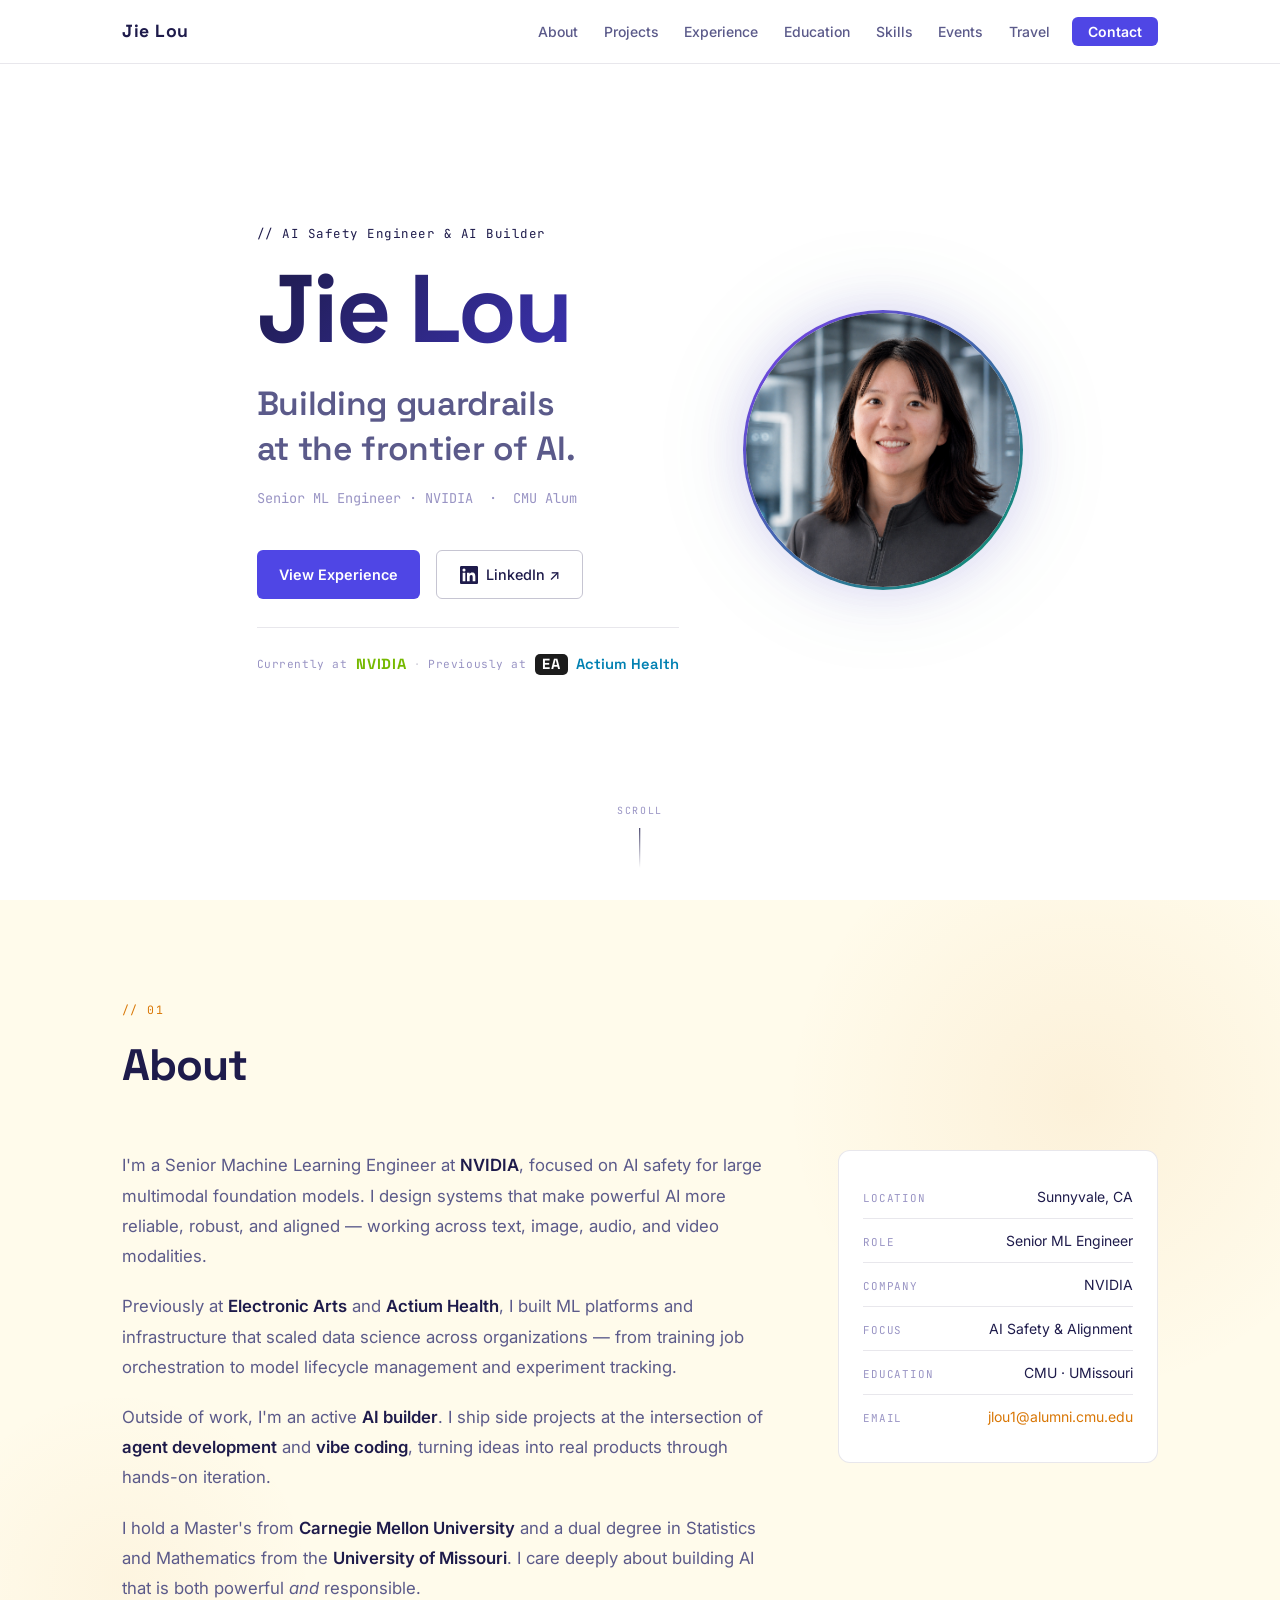
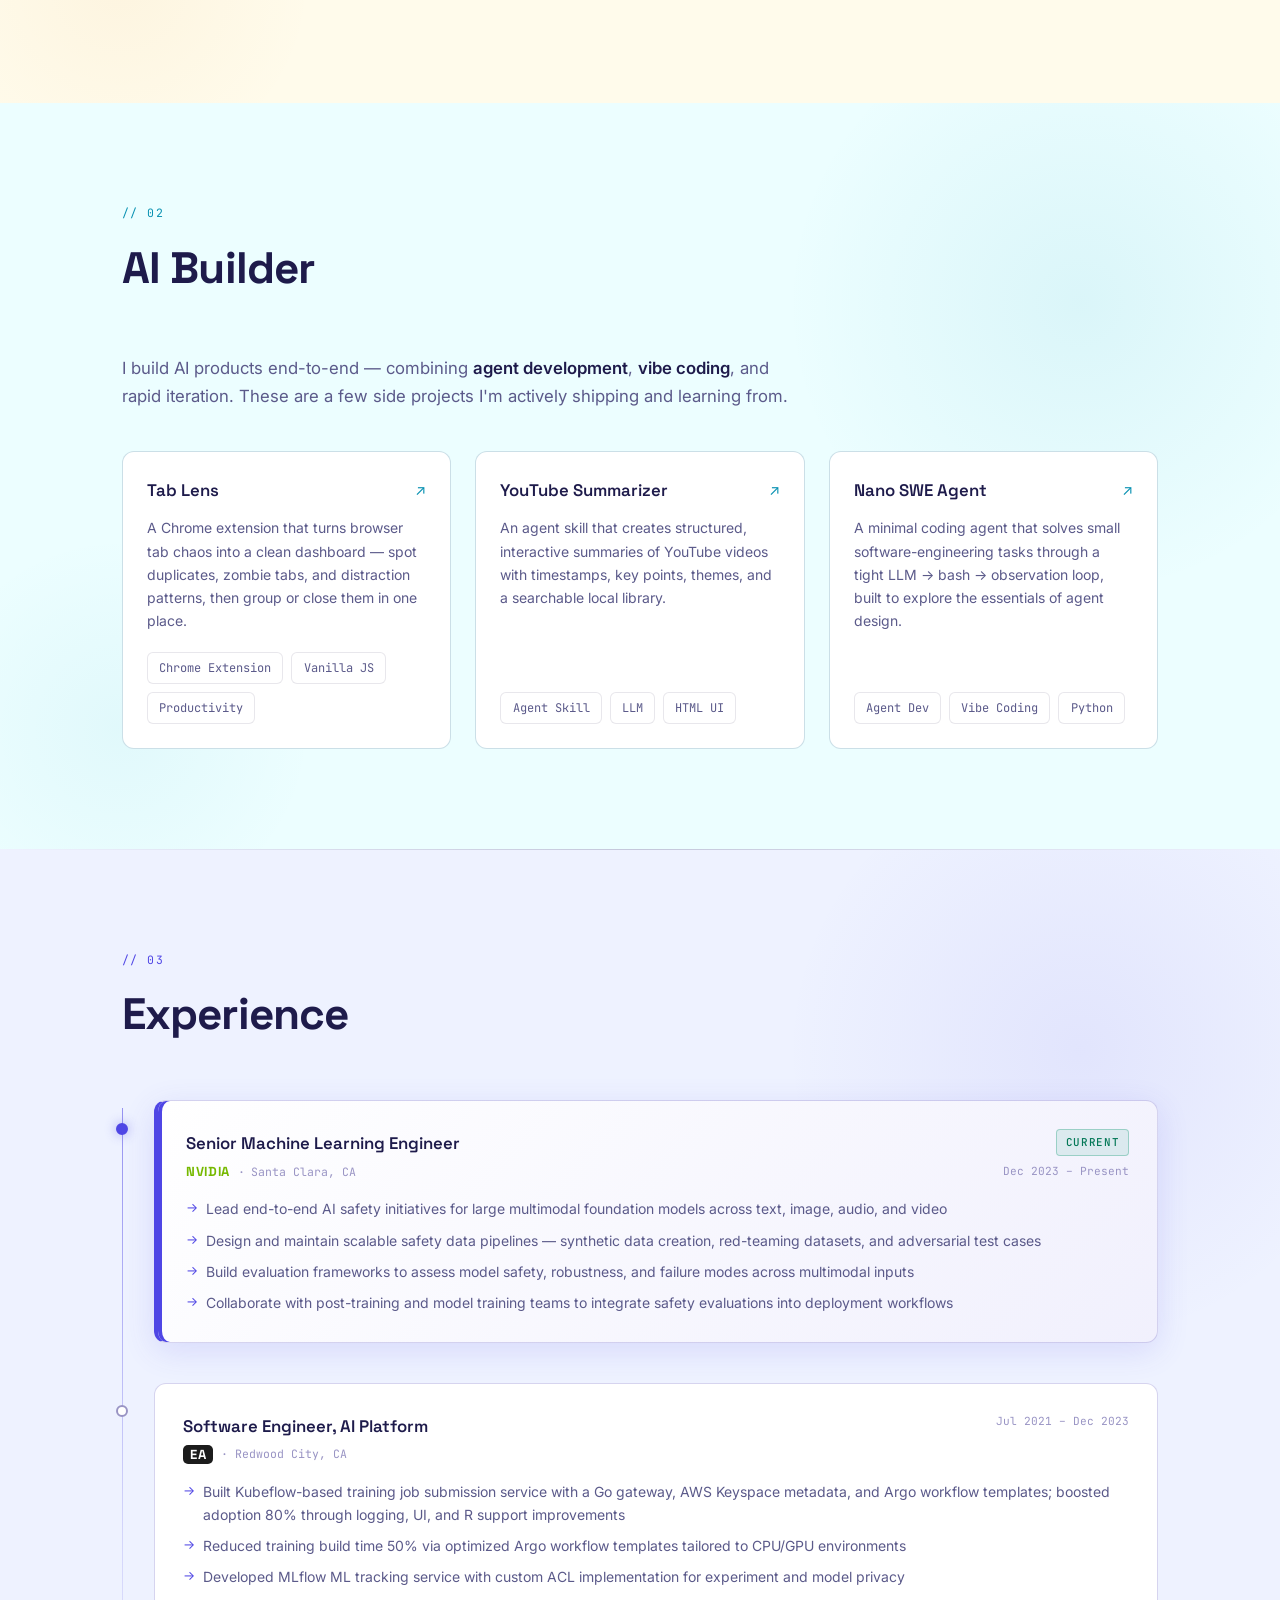
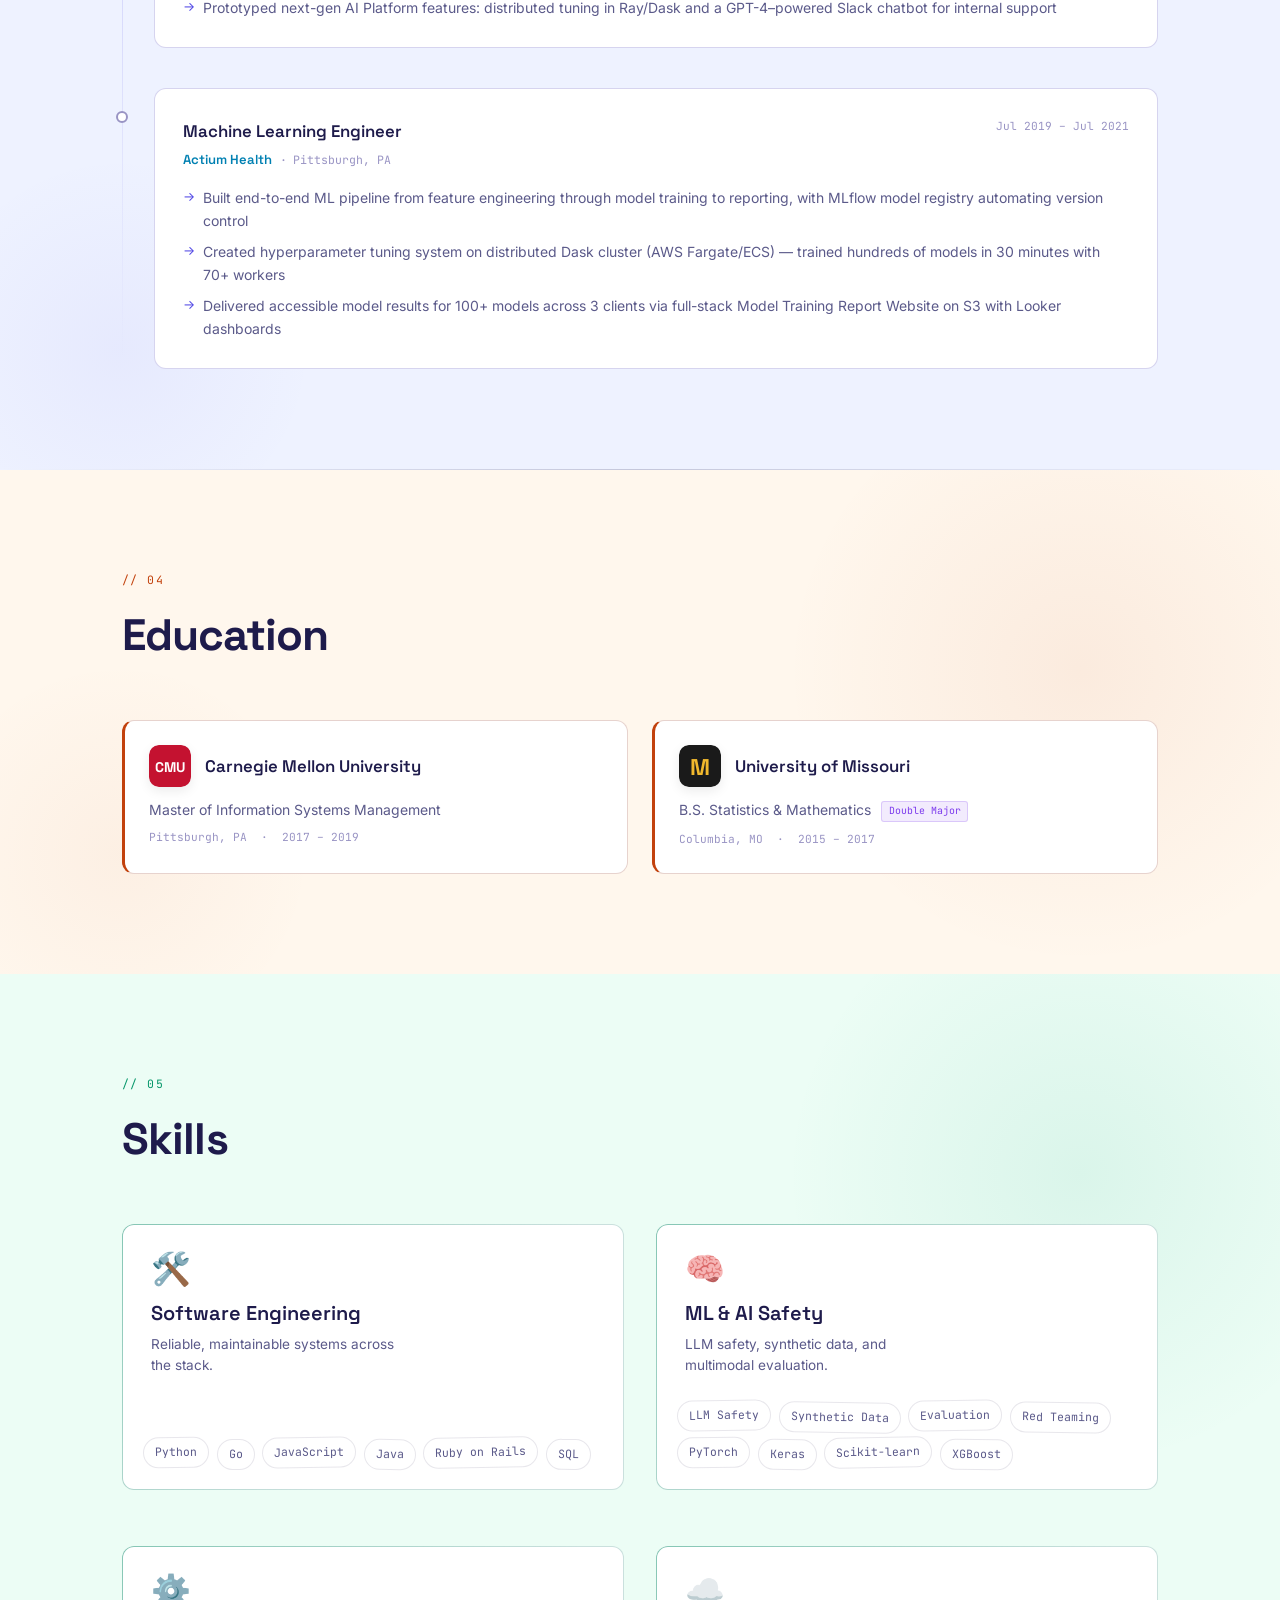
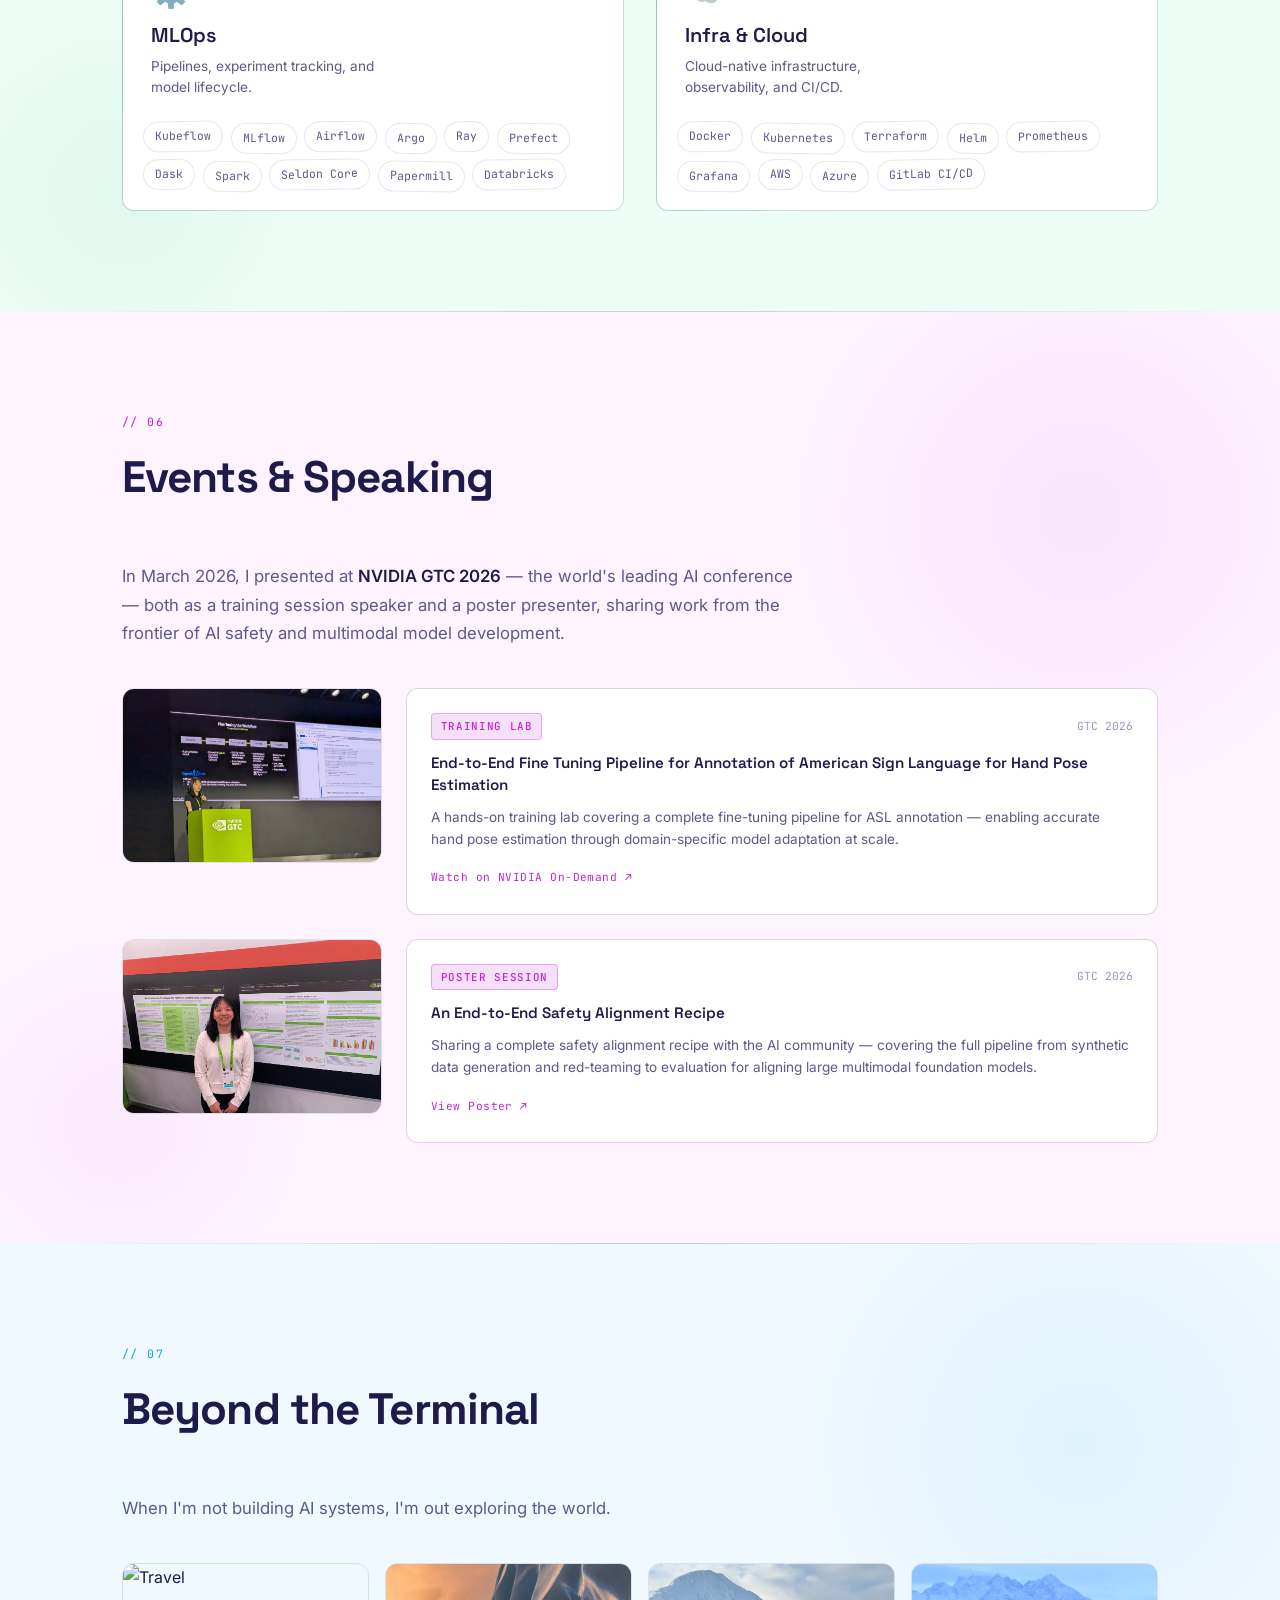
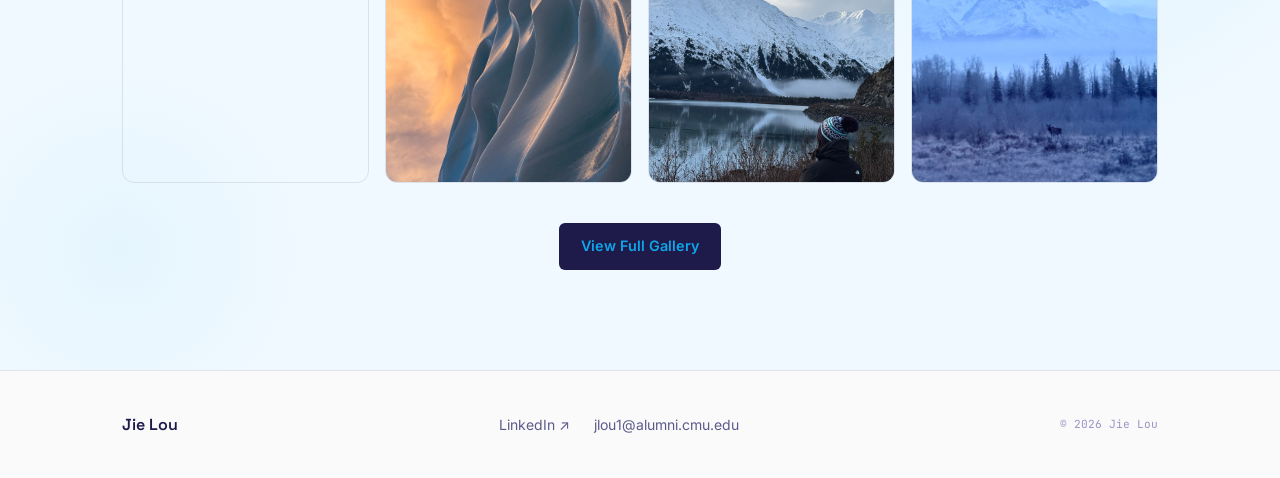
==== commit fc1765ea: "v2" ====
--- a/index.html
+++ b/index.html
@@ -3,11 +3,11 @@
 <head>
   <meta charset="UTF-8">
   <meta name="viewport" content="width=device-width, initial-scale=1.0">
-  <meta name="description" content="Jie Lou — Senior ML Engineer & AI Safety at NVIDIA. Building guardrails at the frontier of AI.">
-  <meta property="og:title"       content="Jie Lou — AI Safety Engineer">
-  <meta property="og:description" content="Senior ML Engineer at NVIDIA focused on AI safety for large multimodal foundation models.">
+  <meta name="description" content="Jie Lou — Senior ML Engineer & AI Safety at NVIDIA. AI builder shipping side projects in agent dev and vibe coding.">
+  <meta property="og:title"       content="Jie Lou — AI Safety Engineer & AI Builder">
+  <meta property="og:description" content="Senior ML Engineer at NVIDIA focused on AI safety; AI builder working on agent development and vibe-coded products.">
   <meta property="og:type"        content="website">
-  <title>Jie Lou — AI Safety Engineer</title>
+  <title>Jie Lou — AI Safety Engineer & AI Builder</title>
 
   <link rel="preconnect" href="https://fonts.googleapis.com">
   <link rel="preconnect" href="https://fonts.gstatic.com" crossorigin>
@@ -25,7 +25,9 @@
       </a>
       <ul class="nav-links">
         <li><a href="#about">About</a></li>
+        <li><a href="#projects">Projects</a></li>
         <li><a href="#experience">Experience</a></li>
+        <li><a href="#education">Education</a></li>
         <li><a href="#skills">Skills</a></li>
         <li><a href="#events">Events</a></li>
         <li><a href="#travel">Travel</a></li>
@@ -38,18 +40,23 @@
   </nav>
 
   <!-- ═══ HERO ═══ -->
-  <section id="hero" class="hero">
+  <section id="hero" class="hero" data-theme="slate">
     <div class="hero-bg"></div>
     <div class="container hero-content">
 
       <div class="hero-text fade-up">
-        <span class="hero-label">// AI Safety Engineer</span>
+        <span class="hero-label">// AI Safety Engineer & AI Builder</span>
         <h1 class="hero-name">Jie Lou</h1>
         <p class="hero-tagline">Building guardrails<br>at the frontier of AI.</p>
         <p class="hero-sub">Senior ML Engineer · NVIDIA &nbsp;·&nbsp; CMU Alum</p>
         <div class="hero-actions">
           <a href="#experience" class="btn btn-primary">View Experience</a>
-          <a href="https://www.linkedin.com/in/jielou" target="_blank" rel="noopener" class="btn btn-ghost">LinkedIn ↗</a>
+          <a href="https://www.linkedin.com/in/jielou" target="_blank" rel="noopener" class="btn btn-ghost">
+            <svg class="btn-icon" viewBox="0 0 24 24" fill="currentColor" aria-hidden="true" width="18" height="18">
+              <path d="M20.447 20.452h-3.554v-5.569c0-1.328-.027-3.037-1.852-3.037-1.853 0-2.136 1.445-2.136 2.939v5.667H9.351V9h3.414v1.561h.046c.477-.9 1.637-1.85 3.37-1.85 3.601 0 4.267 2.37 4.267 5.455v6.286zM5.337 7.433a2.062 2.062 0 01-2.063-2.065 2.064 2.064 0 112.063 2.065zm1.782 13.019H3.555V9h3.564v11.452zM22.225 0H1.771C.792 0 0 .774 0 1.729v20.542C0 23.227.792 24 1.771 24h20.451C23.2 24 24 23.227 24 22.271V1.729C24 .774 23.2 0 22.222 0h.003z"/>
+            </svg>
+            LinkedIn ↗
+          </a>
         </div>
         <div class="hero-companies fade-up" style="animation-delay:0.35s">
           <span class="hc-label">Currently at</span>
@@ -63,7 +70,7 @@
 
       <div class="hero-photo fade-up" style="animation-delay:0.2s">
         <div class="hero-photo-ring">
-          <img src="photos/profile/IMG_3169.jpg" alt="Jie Lou" class="hero-avatar">
+          <img src="photos/profile/profile_2026_gray.png" alt="Jie Lou" class="hero-avatar">
         </div>
       </div>
 
@@ -75,7 +82,7 @@
   </section>
 
   <!-- ═══ ABOUT ═══ -->
-  <section id="about" class="section">
+  <section id="about" class="section" data-theme="amber">
     <div class="container">
       <div class="section-header reveal">
         <span class="section-label">// 01</span>
@@ -85,6 +92,7 @@
         <div class="about-bio">
           <p>I'm a Senior Machine Learning Engineer at <strong>NVIDIA</strong>, focused on AI safety for large multimodal foundation models. I design systems that make powerful AI more reliable, robust, and aligned — working across text, image, audio, and video modalities.</p>
           <p>Previously at <strong>Electronic Arts</strong> and <strong>Actium Health</strong>, I built ML platforms and infrastructure that scaled data science across organizations — from training job orchestration to model lifecycle management and experiment tracking.</p>
+          <p>Outside of work, I'm an active <strong>AI builder</strong>. I ship side projects at the intersection of <strong>agent development</strong> and <strong>vibe coding</strong>, turning ideas into real products through hands-on iteration.</p>
           <p>I hold a Master's from <strong>Carnegie Mellon University</strong> and a dual degree in Statistics and Mathematics from the <strong>University of Missouri</strong>. I care deeply about building AI that is both powerful <em>and</em> responsible.</p>
         </div>
         <div class="about-facts">
@@ -121,11 +129,66 @@
     </div>
   </section>
 
+  <!-- ═══ AI BUILDER ═══ -->
+  <section id="projects" class="section" data-theme="teal">
+    <div class="container">
+      <div class="section-header reveal">
+        <span class="section-label">// 02</span>
+        <h2 class="section-title">AI Builder</h2>
+      </div>
+      <div class="projects-intro reveal">
+        <p>I build AI products end-to-end — combining <strong>agent development</strong>, <strong>vibe coding</strong>, and rapid iteration. These are a few side projects I'm actively shipping and learning from.</p>
+      </div>
+      <div class="projects-grid reveal">
+
+        <a href="https://github.com/jielou/tab-lens" target="_blank" rel="noopener" class="project-card">
+          <div class="project-card-top">
+            <h3 class="project-title">Tab Lens</h3>
+            <span class="project-arrow">↗</span>
+          </div>
+          <p class="project-desc">A Chrome extension that turns browser tab chaos into a clean dashboard — spot duplicates, zombie tabs, and distraction patterns, then group or close them in one place.</p>
+          <div class="project-tags">
+            <span class="tag">Chrome Extension</span>
+            <span class="tag">Vanilla JS</span>
+            <span class="tag">Productivity</span>
+          </div>
+        </a>
+
+        <a href="https://github.com/jielou/youtube-summarizer" target="_blank" rel="noopener" class="project-card">
+          <div class="project-card-top">
+            <h3 class="project-title">YouTube Summarizer</h3>
+            <span class="project-arrow">↗</span>
+          </div>
+          <p class="project-desc">An agent skill that creates structured, interactive summaries of YouTube videos with timestamps, key points, themes, and a searchable local library.</p>
+          <div class="project-tags">
+            <span class="tag">Agent Skill</span>
+            <span class="tag">LLM</span>
+            <span class="tag">HTML UI</span>
+          </div>
+        </a>
+
+        <a href="https://github.com/jielou/nano-swe-agent" target="_blank" rel="noopener" class="project-card">
+          <div class="project-card-top">
+            <h3 class="project-title">Nano SWE Agent</h3>
+            <span class="project-arrow">↗</span>
+          </div>
+          <p class="project-desc">A minimal coding agent that solves small software-engineering tasks through a tight LLM → bash → observation loop, built to explore the essentials of agent design.</p>
+          <div class="project-tags">
+            <span class="tag">Agent Dev</span>
+            <span class="tag">Vibe Coding</span>
+            <span class="tag">Python</span>
+          </div>
+        </a>
+
+      </div>
+    </div>
+  </section>
+
   <!-- ═══ EXPERIENCE ═══ -->
-  <section id="experience" class="section section-alt">
-    <div class="container">
-      <div class="section-header reveal">
-        <span class="section-label">// 02</span>
+  <section id="experience" class="section section-alt" data-theme="indigo">
+    <div class="container">
+      <div class="section-header reveal">
+        <span class="section-label">// 03</span>
         <h2 class="section-title">Experience</h2>
       </div>
 
@@ -136,7 +199,7 @@
           <div class="timeline-marker">
             <div class="timeline-dot current"></div>
           </div>
-          <div class="timeline-card">
+          <div class="timeline-card current">
             <div class="timeline-header">
               <div>
                 <h3 class="timeline-role">Senior Machine Learning Engineer</h3>
@@ -205,94 +268,135 @@
 
       </div>
 
-      <!-- Education -->
-      <div class="section-header reveal" style="margin-top:5rem">
-        <span class="section-label">// 02b</span>
+    </div>
+  </section>
+
+  <!-- ═══ EDUCATION ═══ -->
+  <section id="education" class="section" data-theme="peach">
+    <div class="container">
+      <div class="section-header reveal">
+        <span class="section-label">// 04</span>
         <h2 class="section-title">Education</h2>
       </div>
       <div class="edu-grid reveal">
         <div class="edu-card">
-          <div class="edu-school">Carnegie Mellon University</div>
+          <div class="edu-card-header">
+            <svg class="edu-logo" viewBox="0 0 48 48" aria-hidden="true">
+              <rect width="48" height="48" rx="10" fill="#C41230"/>
+              <text x="24" y="31" text-anchor="middle" fill="#fff" font-family="Space Grotesk, sans-serif" font-weight="700" font-size="16">CMU</text>
+            </svg>
+            <div class="edu-school">Carnegie Mellon University</div>
+          </div>
           <div class="edu-degree">Master of Information Systems Management</div>
           <div class="edu-meta">Pittsburgh, PA &nbsp;·&nbsp; 2017 – 2019</div>
         </div>
         <div class="edu-card">
-          <div class="edu-school">University of Missouri</div>
+          <div class="edu-card-header">
+            <svg class="edu-logo" viewBox="0 0 48 48" aria-hidden="true">
+              <rect width="48" height="48" rx="10" fill="#1A1A1A"/>
+              <text x="24" y="34" text-anchor="middle" fill="#F1B82D" font-family="Space Grotesk, sans-serif" font-weight="800" font-size="26">M</text>
+            </svg>
+            <div class="edu-school">University of Missouri</div>
+          </div>
           <div class="edu-degree">B.S. Statistics &amp; Mathematics <span class="badge-inline">Double Major</span></div>
           <div class="edu-meta">Columbia, MO &nbsp;·&nbsp; 2015 – 2017</div>
         </div>
       </div>
-
     </div>
   </section>
 
   <!-- ═══ SKILLS ═══ -->
-  <section id="skills" class="section">
-    <div class="container">
-      <div class="section-header reveal">
-        <span class="section-label">// 03</span>
+  <section id="skills" class="section" data-theme="emerald">
+    <div class="container">
+      <div class="section-header reveal">
+        <span class="section-label">// 05</span>
         <h2 class="section-title">Skills</h2>
       </div>
       <div class="skills-grid reveal">
-        <div class="skill-group">
-          <h4 class="skill-group-title">Languages</h4>
-          <div class="skill-tags">
-            <span class="tag">Python</span>
-            <span class="tag">Go</span>
-            <span class="tag">JavaScript</span>
-            <span class="tag">Java</span>
-            <span class="tag">Ruby on Rails</span>
-            <span class="tag">SQL</span>
-          </div>
-        </div>
-        <div class="skill-group">
-          <h4 class="skill-group-title">ML / Deep Learning</h4>
-          <div class="skill-tags">
-            <span class="tag">PyTorch</span>
-            <span class="tag">Keras</span>
-            <span class="tag">Scikit-learn</span>
-            <span class="tag">XGBoost</span>
-          </div>
-        </div>
-        <div class="skill-group">
-          <h4 class="skill-group-title">MLOps</h4>
-          <div class="skill-tags">
-            <span class="tag">Kubeflow</span>
-            <span class="tag">MLflow</span>
-            <span class="tag">Airflow</span>
-            <span class="tag">Argo</span>
-            <span class="tag">Ray</span>
-            <span class="tag">Prefect</span>
-            <span class="tag">Dask</span>
-            <span class="tag">Spark</span>
-            <span class="tag">Seldon Core</span>
-            <span class="tag">Papermill</span>
-            <span class="tag">Databricks</span>
-          </div>
-        </div>
-        <div class="skill-group">
-          <h4 class="skill-group-title">Infrastructure &amp; Cloud</h4>
-          <div class="skill-tags">
-            <span class="tag">Docker</span>
-            <span class="tag">Kubernetes</span>
-            <span class="tag">Terraform</span>
-            <span class="tag">Helm</span>
-            <span class="tag">Prometheus</span>
-            <span class="tag">Grafana</span>
-            <span class="tag">AWS</span>
-            <span class="tag">Azure</span>
-            <span class="tag">GitLab CI/CD</span>
-          </div>
-        </div>
+
+        <div class="skill-card">
+          <div class="skill-card-core">
+            <div class="skill-icon" aria-hidden="true">🛠️</div>
+            <h3 class="skill-card-title">Software Engineering</h3>
+            <p class="skill-card-desc">Reliable, maintainable systems across the stack.</p>
+          </div>
+          <div class="skill-cloud">
+            <span class="skill-tag">Python</span>
+            <span class="skill-tag">Go</span>
+            <span class="skill-tag">JavaScript</span>
+            <span class="skill-tag">Java</span>
+            <span class="skill-tag">Ruby on Rails</span>
+            <span class="skill-tag">SQL</span>
+          </div>
+        </div>
+
+        <div class="skill-card">
+          <div class="skill-card-core">
+            <div class="skill-icon" aria-hidden="true">🧠</div>
+            <h3 class="skill-card-title">ML &amp; AI Safety</h3>
+            <p class="skill-card-desc">LLM safety, synthetic data, and multimodal evaluation.</p>
+          </div>
+          <div class="skill-cloud">
+            <span class="skill-tag">LLM Safety</span>
+            <span class="skill-tag">Synthetic Data</span>
+            <span class="skill-tag">Evaluation</span>
+            <span class="skill-tag">Red Teaming</span>
+            <span class="skill-tag">PyTorch</span>
+            <span class="skill-tag">Keras</span>
+            <span class="skill-tag">Scikit-learn</span>
+            <span class="skill-tag">XGBoost</span>
+          </div>
+        </div>
+
+        <div class="skill-card">
+          <div class="skill-card-core">
+            <div class="skill-icon" aria-hidden="true">⚙️</div>
+            <h3 class="skill-card-title">MLOps</h3>
+            <p class="skill-card-desc">Pipelines, experiment tracking, and model lifecycle.</p>
+          </div>
+          <div class="skill-cloud">
+            <span class="skill-tag">Kubeflow</span>
+            <span class="skill-tag">MLflow</span>
+            <span class="skill-tag">Airflow</span>
+            <span class="skill-tag">Argo</span>
+            <span class="skill-tag">Ray</span>
+            <span class="skill-tag">Prefect</span>
+            <span class="skill-tag">Dask</span>
+            <span class="skill-tag">Spark</span>
+            <span class="skill-tag">Seldon Core</span>
+            <span class="skill-tag">Papermill</span>
+            <span class="skill-tag">Databricks</span>
+          </div>
+        </div>
+
+        <div class="skill-card">
+          <div class="skill-card-core">
+            <div class="skill-icon" aria-hidden="true">☁️</div>
+            <h3 class="skill-card-title">Infra &amp; Cloud</h3>
+            <p class="skill-card-desc">Cloud-native infrastructure, observability, and CI/CD.</p>
+          </div>
+          <div class="skill-cloud">
+            <span class="skill-tag">Docker</span>
+            <span class="skill-tag">Kubernetes</span>
+            <span class="skill-tag">Terraform</span>
+            <span class="skill-tag">Helm</span>
+            <span class="skill-tag">Prometheus</span>
+            <span class="skill-tag">Grafana</span>
+            <span class="skill-tag">AWS</span>
+            <span class="skill-tag">Azure</span>
+            <span class="skill-tag">GitLab CI/CD</span>
+          </div>
+        </div>
+
       </div>
     </div>
   </section>
 
   <!-- ═══ EVENTS ═══ -->
-  <section id="events" class="section section-alt">
-    <div class="container">
-      <div class="section-header reveal">
-        <span class="section-label">// 04</span>
+  <section id="events" class="section section-alt" data-theme="fuchsia">
+    <div class="container">
+      <div class="section-header reveal">
+        <span class="section-label">// 06</span>
         <h2 class="section-title">Events &amp; Speaking</h2>
       </div>
       <div class="events-intro reveal">
@@ -335,10 +439,10 @@
   </section>
 
   <!-- ═══ TRAVEL ═══ -->
-  <section id="travel" class="section">
-    <div class="container">
-      <div class="section-header reveal">
-        <span class="section-label">// 05</span>
+  <section id="travel" class="section" data-theme="sky">
+    <div class="container">
+      <div class="section-header reveal">
+        <span class="section-label">// 07</span>
         <h2 class="section-title">Beyond the Terminal</h2>
       </div>
       <p class="section-desc reveal">When I'm not building AI systems, I'm out exploring the world.</p>
--- a/css/style.css
+++ b/css/style.css
@@ -2,12 +2,12 @@
    VARIABLES & RESET
    ============================================ */
 :root {
-  /* Backgrounds — lavender world */
-  --bg-primary:   #F9F7FF;
-  --bg-surface:   #F0EEFF;
-  --bg-elevated:  #E8E0FF;
-  --border:       rgba(124, 58, 237, 0.13);
-  --border-accent:rgba(124, 58, 237, 0.28);
+  /* Backgrounds — clean, neutral base */
+  --bg-primary:   #FFFFFF;
+  --bg-surface:   #FAFAFA;
+  --bg-elevated:  #FFFFFF;
+  --border:       rgba(30, 27, 75, 0.10);
+  --border-accent:rgba(30, 27, 75, 0.20);
 
   /* Accents — violet primary, emerald secondary */
   --cyan:         #7C3AED;            /* primary accent  */
@@ -32,7 +32,23 @@
   --radius-sm: 6px;
   --transition: 0.22s ease;
   --nav-height: 64px;
-}
+
+  /* Section theme defaults */
+  --section-accent: var(--cyan);
+  --section-glow:   var(--cyan-glow);
+}
+
+/* Section color themes — each section gets its own full background */
+[data-theme="slate"]   { --section-accent: #1E1B4B; --section-bg: #FFFFFF;       --section-glow: rgba(30, 27, 75, 0.10); }
+[data-theme="violet"]  { --section-accent: #7C3AED; --section-bg: #FFFFFF;       --section-glow: rgba(124, 58, 237, 0.12); }
+[data-theme="amber"]   { --section-accent: #D97706; --section-bg: #FFFBEB;       --section-glow: rgba(217, 119, 6,  0.14); }
+[data-theme="teal"]    { --section-accent: #0891B2; --section-bg: #ECFEFF;       --section-glow: rgba(8, 145, 178,  0.14); }
+[data-theme="indigo"]  { --section-accent: #4F46E5; --section-bg: #EEF2FF;       --section-glow: rgba(79, 70, 229,  0.14); }
+[data-theme="peach"]   { --section-accent: #C2410C; --section-bg: #FFF7ED;       --section-glow: rgba(194, 65, 12,  0.12); }
+[data-theme="rose"]    { --section-accent: #E11D48; --section-bg: #FFF1F2;       --section-glow: rgba(225, 29, 72,  0.14); }
+[data-theme="emerald"] { --section-accent: #059669; --section-bg: #ECFDF5;       --section-glow: rgba(5, 150, 105,  0.14); }
+[data-theme="fuchsia"] { --section-accent: #C026D3; --section-bg: #FDF4FF;       --section-glow: rgba(192, 38, 211, 0.14); }
+[data-theme="sky"]     { --section-accent: #0EA5E9; --section-bg: #F0F9FF;       --section-glow: rgba(14, 165, 233, 0.14); }
 
 *, *::before, *::after { box-sizing: border-box; margin: 0; padding: 0; }
 
@@ -60,6 +76,15 @@
 }
 a:hover { color: #6D28D9; }
 
+.section a,
+[data-theme] a {
+  color: var(--section-accent);
+}
+.section a:hover,
+[data-theme] a:hover {
+  filter: brightness(0.85);
+}
+
 strong { font-weight: 600; color: var(--text-primary); }
 
 /* ============================================
@@ -71,19 +96,49 @@
   padding: 0 2rem;
 }
 
-.section     { padding: 100px 0; }
-.section-alt { background: var(--bg-surface); position: relative; }
-
-.section-alt::before,
-.section-alt::after {
+.section {
+  padding: 100px 0;
+  position: relative;
+  overflow: hidden;
+  background: var(--section-bg);
+}
+.section > .container { position: relative; z-index: 1; }
+
+.section::before {
   content: '';
   position: absolute;
-  left: 0; right: 0;
-  height: 1px;
-  background: linear-gradient(90deg, transparent, var(--border-accent), transparent);
-}
-.section-alt::before { top: 0; }
-.section-alt::after  { bottom: 0; }
+  width: clamp(320px, 50vw, 700px);
+  height: clamp(320px, 50vw, 700px);
+  border-radius: 50%;
+  background: radial-gradient(circle at center, var(--section-glow) 0%, transparent 65%);
+  top: -120px;
+  right: -120px;
+  pointer-events: none;
+  z-index: 0;
+  opacity: 0.55;
+}
+
+.section::after {
+  content: '';
+  position: absolute;
+  width: clamp(220px, 35vw, 420px);
+  height: clamp(220px, 35vw, 420px);
+  border-radius: 50%;
+  background: radial-gradient(circle at center, var(--section-glow) 0%, transparent 65%);
+  bottom: -90px;
+  left: -90px;
+  pointer-events: none;
+  z-index: 0;
+  opacity: 0.35;
+}
+
+.section-alt {
+  background: var(--section-bg);
+  position: relative;
+  border-top: 1px solid;
+  border-bottom: 1px solid;
+  border-image: linear-gradient(90deg, transparent, var(--border-accent), transparent) 1;
+}
 
 /* ============================================
    TYPOGRAPHY COMPONENTS
@@ -93,7 +148,7 @@
 .section-label {
   font-family: var(--font-mono);
   font-size: 0.72rem;
-  color: var(--cyan);
+  color: var(--section-accent);
   letter-spacing: 0.12em;
   display: block;
   margin-bottom: 0.5rem;
@@ -133,14 +188,14 @@
 }
 
 .btn-primary {
-  background: var(--cyan);
+  background: var(--text-primary);
   color: #FFFFFF;
   font-weight: 600;
 }
 .btn-primary:hover {
-  background: #6D28D9;
-  color: #FFFFFF;
-  box-shadow: 0 0 24px rgba(124, 58, 237, 0.35);
+  background: #FFFFFF;
+  color: var(--text-primary);
+  box-shadow: 0 4px 20px rgba(30, 27, 75, 0.15);
   transform: translateY(-2px);
 }
 
@@ -149,11 +204,21 @@
   color: var(--text-secondary);
   border: 1px solid rgba(124, 58, 237, 0.25);
 }
+.section .btn-ghost,
+[data-theme] .btn-ghost {
+  border-color: color-mix(in srgb, var(--section-accent) 25%, transparent);
+}
 .btn-ghost:hover {
-  border-color: var(--cyan);
-  color: var(--cyan);
+  border-color: var(--section-accent);
+  color: var(--section-accent);
   transform: translateY(-2px);
-  background: var(--cyan-glow);
+  background: var(--section-glow);
+}
+
+.btn-icon {
+  width: 18px;
+  height: 18px;
+  flex-shrink: 0;
 }
 
 /* ============================================
@@ -173,6 +238,17 @@
 .badge-green  { background: var(--green-bg); color: #047857; border: 1px solid rgba(5,150,105,0.3); }
 .badge-cyan   { background: var(--cyan-glow); color: #6D28D9; border: 1px solid rgba(124,58,237,0.3); }
 .badge-violet { background: var(--violet-glow); color: #047857; border: 1px solid rgba(5,150,105,0.35); }
+
+.section .badge-cyan {
+  background: var(--section-glow);
+  color: var(--section-accent);
+  border-color: color-mix(in srgb, var(--section-accent) 30%, transparent);
+}
+.section .badge-violet {
+  background: var(--section-glow);
+  color: var(--section-accent);
+  border-color: color-mix(in srgb, var(--section-accent) 35%, transparent);
+}
 
 .badge-inline {
   display: inline-flex;
@@ -195,15 +271,15 @@
   top: 0; left: 0; right: 0;
   z-index: 100;
   height: var(--nav-height);
-  background: rgba(249, 247, 255, 0.88);
+  background: rgba(255, 255, 255, 0.88);
   backdrop-filter: blur(16px);
   -webkit-backdrop-filter: blur(16px);
   border-bottom: 1px solid var(--border);
   transition: border-color var(--transition), box-shadow var(--transition);
 }
 .nav.scrolled {
-  border-bottom-color: rgba(124, 58, 237, 0.22);
-  box-shadow: 0 4px 20px rgba(124, 58, 237, 0.07);
+  border-bottom-color: rgba(30, 27, 75, 0.12);
+  box-shadow: 0 4px 20px rgba(30, 27, 75, 0.06);
 }
 
 .nav-inner {
@@ -279,15 +355,15 @@
 .nav-links a:not(.nav-cta):hover::after { transform: translateX(-50%) scaleX(1); }
 
 .nav-cta {
-  background: var(--cyan) !important;
+  background: #4F46E5 !important;
   color: #FFFFFF !important;
   font-weight: 600 !important;
   padding: 0.4rem 1rem !important;
   margin-left: 0.5rem;
 }
 .nav-cta:hover {
-  background: #6D28D9 !important;
-  box-shadow: 0 0 16px rgba(124, 58, 237, 0.3) !important;
+  background: #3730A3 !important;
+  box-shadow: 0 4px 16px rgba(79, 70, 229, 0.25) !important;
   color: #FFFFFF !important;
 }
 .nav-cta::after { display: none !important; }
@@ -327,10 +403,7 @@
 .hero-bg {
   position: absolute;
   inset: 0;
-  background-image:
-    radial-gradient(ellipse 80% 50% at 15% 40%, rgba(124, 58, 237, 0.08) 0%, transparent 60%),
-    radial-gradient(ellipse 60% 40% at 85% 65%, rgba(5, 150, 105, 0.06) 0%, transparent 55%),
-    url("data:image/svg+xml,%3Csvg width='60' height='60' viewBox='0 0 60 60' xmlns='http://www.w3.org/2000/svg'%3E%3Ccircle cx='30' cy='30' r='1' fill='%237C3AED' fill-opacity='0.12'/%3E%3C/svg%3E");
+  background: #FFFFFF;
   z-index: 0;
 }
 
@@ -350,7 +423,7 @@
 .hero-label {
   font-family: var(--font-mono);
   font-size: 0.78rem;
-  color: var(--cyan);
+  color: var(--section-accent);
   letter-spacing: 0.12em;
   display: block;
   margin-bottom: 1rem;
@@ -363,7 +436,7 @@
   letter-spacing: -0.03em;
   line-height: 1;
   margin-bottom: 1.5rem;
-  background: linear-gradient(135deg, #1E1B4B 0%, #7C3AED 100%);
+  background: linear-gradient(135deg, #1E1B4B 0%, #4338CA 100%);
   -webkit-background-clip: text;
   -webkit-text-fill-color: transparent;
   background-clip: text;
@@ -387,6 +460,17 @@
 }
 
 .hero-actions { display: flex; gap: 1rem; flex-wrap: wrap; }
+
+.hero .btn-primary {
+  background: #4F46E5;
+  border-color: #4F46E5;
+  color: #FFFFFF;
+}
+.hero .btn-primary:hover {
+  background: #3730A3;
+  color: #FFFFFF;
+  box-shadow: 0 4px 20px rgba(79, 70, 229, 0.25);
+}
 
 .hero-photo { flex-shrink: 0; }
 
@@ -429,7 +513,7 @@
 .scroll-line {
   width: 1px;
   height: 40px;
-  background: linear-gradient(to bottom, var(--cyan), transparent);
+  background: linear-gradient(to bottom, var(--section-accent), transparent);
   animation: scrollPulse 2s ease-in-out infinite;
 }
 @keyframes scrollPulse {
@@ -486,8 +570,8 @@
   color: var(--text-primary);
   text-align: right;
 }
-.fact-value a { color: var(--cyan); }
-.fact-value a:hover { color: #6D28D9; }
+.fact-value a { color: var(--section-accent); }
+.fact-value a:hover { filter: brightness(0.85); }
 
 /* ============================================
    COMPANY LOGOS
@@ -564,8 +648,8 @@
   position: absolute;
   left: 0; top: 8px; bottom: 8px;
   width: 1px;
-  background: linear-gradient(to bottom, #7C3AED, #059669, transparent);
-  opacity: 0.4;
+  background: linear-gradient(to bottom, var(--section-accent), color-mix(in srgb, var(--section-accent) 30%, transparent), transparent);
+  opacity: 0.55;
 }
 
 .timeline-item { position: relative; margin-bottom: 2.5rem; }
@@ -583,21 +667,36 @@
   border: 2px solid var(--text-muted);
 }
 .timeline-dot.current {
-  background: var(--green);
-  border-color: var(--green);
-  box-shadow: 0 0 10px rgba(5, 150, 105, 0.45);
+  background: var(--section-accent);
+  border-color: var(--section-accent);
+  box-shadow: 0 0 12px color-mix(in srgb, var(--section-accent) 45%, transparent);
+  animation: pulseDot 2.2s ease-in-out infinite;
+}
+
+@keyframes pulseDot {
+  0%, 100% { box-shadow: 0 0 12px color-mix(in srgb, var(--section-accent) 45%, transparent); }
+  50%      { box-shadow: 0 0 20px color-mix(in srgb, var(--section-accent) 65%, transparent); }
 }
 
 .timeline-card {
   background: var(--bg-elevated);
-  border: 1px solid var(--border);
+  border: 1px solid color-mix(in srgb, var(--section-accent) 15%, rgba(30, 27, 75, 0.08));
   border-radius: var(--radius);
   padding: 1.75rem;
   transition: border-color var(--transition), box-shadow var(--transition);
 }
 .timeline-card:hover {
-  border-color: rgba(124, 58, 237, 0.3);
-  box-shadow: 0 4px 24px rgba(124, 58, 237, 0.1);
+  border-color: color-mix(in srgb, var(--section-accent) 30%, transparent);
+  box-shadow: 0 4px 24px var(--section-glow);
+}
+
+.timeline-card.current {
+  border-left: 4px solid var(--section-accent);
+  background: linear-gradient(135deg, var(--bg-elevated) 0%, color-mix(in srgb, var(--section-accent) 8%, var(--bg-elevated)) 100%);
+  box-shadow: 0 8px 32px var(--section-glow), inset 4px 0 0 var(--section-accent);
+}
+.timeline-card.current:hover {
+  box-shadow: 0 12px 40px color-mix(in srgb, var(--section-accent) 18%, transparent), inset 4px 0 0 var(--section-accent);
 }
 
 .timeline-header {
@@ -642,7 +741,7 @@
   content: '→';
   position: absolute;
   left: 0;
-  color: var(--cyan);
+  color: var(--section-accent);
   font-size: 0.8rem;
   line-height: 1.65;
 }
@@ -658,15 +757,34 @@
 
 .edu-card {
   background: var(--bg-elevated);
-  border: 1px solid var(--border);
-  border-left: 3px solid var(--cyan);
+  border: 1px solid color-mix(in srgb, var(--section-accent) 15%, rgba(30, 27, 75, 0.08));
+  border-left: 3px solid var(--section-accent);
   border-radius: var(--radius);
   padding: 1.5rem;
   transition: all var(--transition);
 }
 .edu-card:hover {
-  border-left-color: var(--violet);
-  box-shadow: 0 4px 20px rgba(124, 58, 237, 0.1);
+  border-left-color: var(--section-accent);
+  box-shadow: 0 4px 24px var(--section-glow);
+  transform: translateY(-2px);
+}
+
+.edu-card-header {
+  display: flex;
+  align-items: center;
+  gap: 0.875rem;
+  margin-bottom: 0.75rem;
+}
+
+.edu-logo {
+  width: 42px;
+  height: 42px;
+  border-radius: 10px;
+  box-shadow: 0 4px 12px rgba(0,0,0,0.08);
+  flex-shrink: 0;
+}
+.edu-logo text {
+  font-family: var(--font-display);
 }
 
 .edu-school {
@@ -674,7 +792,6 @@
   font-size: 1.05rem;
   font-weight: 600;
   color: var(--text-primary);
-  margin-bottom: 0.4rem;
 }
 .edu-degree {
   font-size: 0.875rem;
@@ -694,20 +811,108 @@
 .skills-grid {
   display: grid;
   grid-template-columns: 1fr 1fr;
-  gap: 2.5rem;
-}
-
-.skill-group-title {
-  font-family: var(--font-mono);
-  font-size: 0.7rem;
-  color: var(--cyan);
-  letter-spacing: 0.12em;
-  text-transform: uppercase;
-  margin-bottom: 0.875rem;
-}
-
-.skill-tags { display: flex; flex-wrap: wrap; gap: 0.5rem; }
-
+  gap: 3.5rem 2rem;
+}
+
+.skill-card {
+  position: relative;
+  display: flex;
+  flex-direction: column;
+  justify-content: space-between;
+  background: var(--bg-elevated);
+  border: 1px solid color-mix(in srgb, var(--section-accent) 15%, rgba(30, 27, 75, 0.08));
+  border-radius: var(--radius);
+  padding: 1.75rem;
+  overflow: visible;
+  transition: all var(--transition);
+}
+.skill-card::before {
+  content: '';
+  position: absolute;
+  inset: -1px;
+  border-radius: var(--radius);
+  padding: 1px;
+  background: linear-gradient(135deg, var(--section-accent), transparent 60%);
+  -webkit-mask: linear-gradient(#fff 0 0) content-box, linear-gradient(#fff 0 0);
+  -webkit-mask-composite: xor;
+  mask-composite: exclude;
+  opacity: 0.35;
+  pointer-events: none;
+  transition: opacity var(--transition);
+}
+.skill-card:hover {
+  transform: translateY(-6px) scale(1.01);
+  box-shadow: 0 16px 48px var(--section-glow);
+  border-color: color-mix(in srgb, var(--section-accent) 25%, transparent);
+  z-index: 5;
+}
+.skill-card:hover::before {
+  opacity: 0.7;
+}
+
+.skill-card-core {
+  position: relative;
+  z-index: 1;
+}
+
+.skill-icon {
+  font-size: 2rem;
+  line-height: 1;
+  margin-bottom: 1rem;
+  filter: grayscale(0.15);
+}
+
+.skill-card-title {
+  font-family: var(--font-display);
+  font-size: 1.25rem;
+  font-weight: 600;
+  color: var(--text-primary);
+  margin-bottom: 0.5rem;
+  line-height: 1.25;
+}
+
+.skill-card-desc {
+  font-size: 0.85rem;
+  color: var(--text-secondary);
+  line-height: 1.55;
+  max-width: 260px;
+}
+
+.skill-cloud {
+  position: relative;
+  z-index: 2;
+  display: flex;
+  flex-wrap: wrap;
+  gap: 0.45rem;
+  margin: 0 -0.5rem -0.5rem;
+  padding-top: 1.5rem;
+}
+
+.skill-tag {
+  font-family: var(--font-mono);
+  font-size: 0.72rem;
+  color: var(--text-secondary);
+  background: var(--bg-primary);
+  border: 1px solid var(--border);
+  border-radius: 999px;
+  padding: 0.28rem 0.7rem;
+  transition: all 0.25s ease;
+  cursor: default;
+  white-space: nowrap;
+}
+.skill-tag:nth-child(odd)  { transform: translateY(-1px) rotate(-1deg); }
+.skill-tag:nth-child(even) { transform: translateY(1px) rotate(1deg); }
+
+.skill-card:hover .skill-tag {
+  border-color: color-mix(in srgb, var(--section-accent) 30%, transparent);
+  background: color-mix(in srgb, var(--section-accent) 8%, var(--bg-primary));
+  color: var(--text-primary);
+}
+.skill-card:hover .skill-tag:nth-child(3n+1) { transform: translate(-3px, -4px) rotate(-2deg); }
+.skill-card:hover .skill-tag:nth-child(3n+2) { transform: translate(2px, -4px) rotate(2deg); }
+.skill-card:hover .skill-tag:nth-child(3n+3) { transform: translate(4px, 2px) rotate(-1deg); }
+
+/* Legacy tag used inside other sections */
 .tag {
   font-family: var(--font-mono);
   font-size: 0.75rem;
@@ -720,10 +925,78 @@
   cursor: default;
 }
 .tag:hover {
-  border-color: rgba(124, 58, 237, 0.35);
-  color: var(--text-primary);
-  background: var(--cyan-glow);
-  box-shadow: 0 0 10px rgba(124, 58, 237, 0.08);
+  border-color: color-mix(in srgb, var(--section-accent) 35%, transparent);
+  color: var(--text-primary);
+  background: var(--section-glow);
+  box-shadow: 0 0 10px var(--section-glow);
+}
+
+/* ============================================
+   PROJECTS
+   ============================================ */
+.projects-intro { margin-bottom: 2.5rem; }
+.projects-intro p { color: var(--text-secondary); font-size: 1.05rem; max-width: 680px; }
+
+.projects-grid {
+  display: grid;
+  grid-template-columns: repeat(3, 1fr);
+  gap: 1.5rem;
+}
+
+.project-card {
+  display: flex;
+  flex-direction: column;
+  background: var(--bg-elevated);
+  border: 1px solid color-mix(in srgb, var(--section-accent) 15%, rgba(30, 27, 75, 0.08));
+  border-radius: var(--radius);
+  padding: 1.5rem;
+  text-decoration: none;
+  color: inherit;
+  transition: all var(--transition);
+  height: 100%;
+}
+.project-card:hover {
+  border-color: color-mix(in srgb, var(--section-accent) 30%, transparent);
+  box-shadow: 0 4px 28px var(--section-glow);
+  transform: translateY(-4px);
+  color: inherit;
+}
+
+.project-card-top {
+  display: flex;
+  align-items: center;
+  justify-content: space-between;
+  margin-bottom: 0.75rem;
+}
+
+.project-title {
+  font-family: var(--font-display);
+  font-size: 1.05rem;
+  font-weight: 600;
+  color: var(--text-primary);
+}
+
+.project-arrow {
+  font-size: 0.9rem;
+  color: var(--section-accent);
+  transition: transform var(--transition);
+}
+.project-card:hover .project-arrow {
+  transform: translate(2px, -2px);
+}
+
+.project-desc {
+  font-size: 0.875rem;
+  color: var(--text-secondary);
+  line-height: 1.65;
+  margin-bottom: 1.25rem;
+  flex-grow: 1;
+}
+
+.project-tags {
+  display: flex;
+  flex-wrap: wrap;
+  gap: 0.5rem;
 }
 
 /* ============================================
@@ -749,12 +1022,12 @@
   border: 1px solid var(--border);
   transition: border-color var(--transition);
 }
-.event-photo:hover { border-color: rgba(124, 58, 237, 0.3); }
+.event-photo:hover { border-color: color-mix(in srgb, var(--section-accent) 30%, transparent); }
 
 .event-card {
   display: block;
   background: var(--bg-primary);
-  border: 1px solid var(--border);
+  border: 1px solid color-mix(in srgb, var(--section-accent) 15%, rgba(30, 27, 75, 0.08));
   border-radius: var(--radius);
   padding: 1.5rem;
   text-decoration: none;
@@ -762,9 +1035,9 @@
   color: inherit;
 }
 .event-card:hover {
-  border-color: rgba(124, 58, 237, 0.3);
-  box-shadow: 0 4px 28px rgba(124, 58, 237, 0.1);
-  transform: translateY(-2px);
+  border-color: color-mix(in srgb, var(--section-accent) 30%, transparent);
+  box-shadow: 0 4px 28px var(--section-glow);
+  transform: translateY(-4px);
   color: inherit;
 }
 
@@ -797,7 +1070,7 @@
 .event-link {
   font-family: var(--font-mono);
   font-size: 0.7rem;
-  color: var(--cyan);
+  color: var(--section-accent);
   letter-spacing: 0.04em;
 }
 
@@ -820,9 +1093,9 @@
   transition: all var(--transition);
 }
 .travel-photo:hover {
-  border-color: rgba(124, 58, 237, 0.3);
+  border-color: color-mix(in srgb, var(--section-accent) 30%, transparent);
   transform: scale(1.02);
-  box-shadow: 0 8px 32px rgba(124, 58, 237, 0.15);
+  box-shadow: 0 8px 32px var(--section-glow);
 }
 
 .travel-cta { display: flex; justify-content: center; }
@@ -941,6 +1214,13 @@
   transition: opacity 0.6s ease, transform 0.6s ease;
 }
 .reveal.visible { opacity: 1; transform: translateY(0); }
+
+@media (prefers-reduced-motion: reduce) {
+  .reveal {
+    opacity: 1 !important;
+    transform: none !important;
+  }
+}
 
 /* ============================================
    RESPONSIVE
@@ -957,7 +1237,8 @@
 
   .about-grid     { grid-template-columns: 1fr; gap: 2.5rem; }
   .edu-grid       { grid-template-columns: 1fr; }
-  .skills-grid    { grid-template-columns: 1fr; gap: 2rem; }
+  .skills-grid    { grid-template-columns: 1fr 1fr; gap: 1rem; }
+  .projects-grid  { grid-template-columns: 1fr; }
   .event-row      { grid-template-columns: 1fr; }
   .travel-grid    { grid-template-columns: repeat(2, 1fr); }
   .gallery-grid   { columns: 2; }
@@ -986,6 +1267,7 @@
   .timeline-header  { flex-direction: column; gap: 0.5rem; }
   .timeline-meta    { flex-direction: row; align-items: center; gap: 0.75rem; }
 
+  .skills-grid    { grid-template-columns: 1fr; }
   .travel-grid    { grid-template-columns: 1fr 1fr; }
   .gallery-grid   { columns: 1; }
   .event-photo    { height: 220px; }
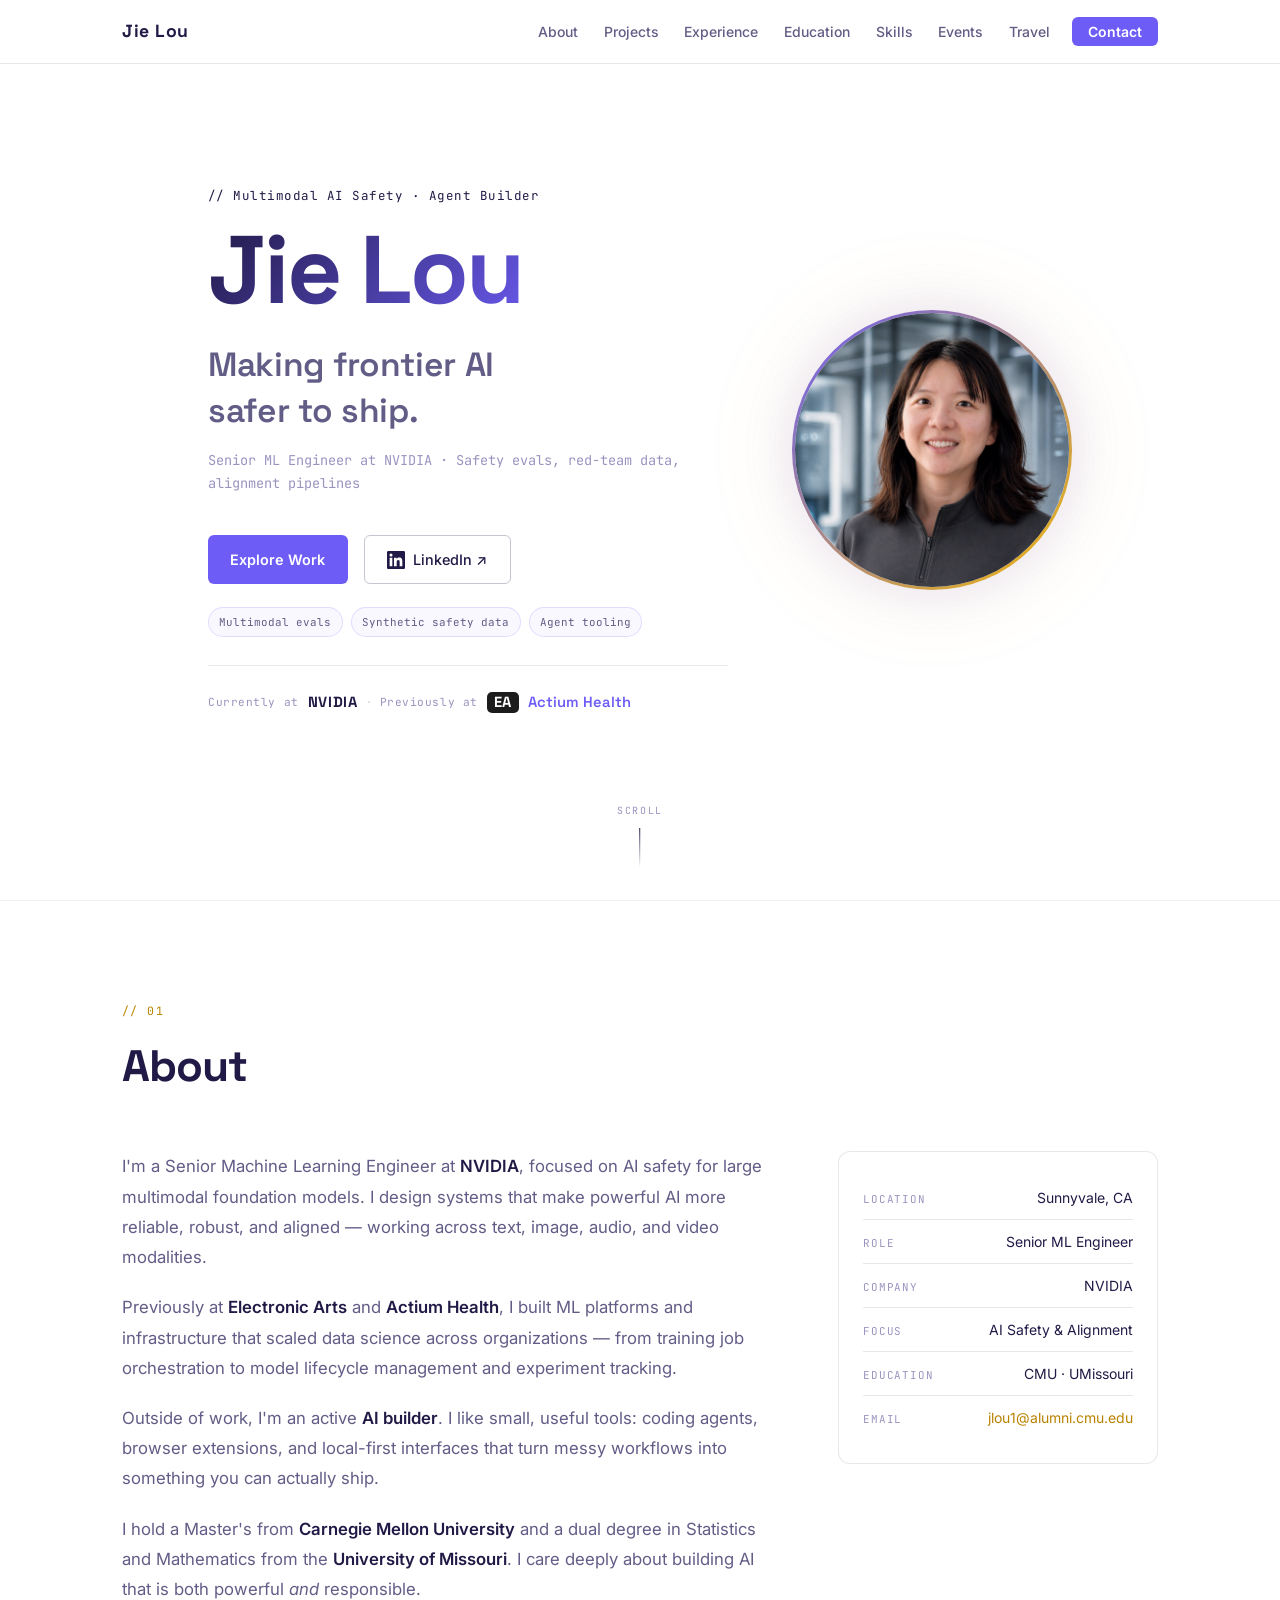
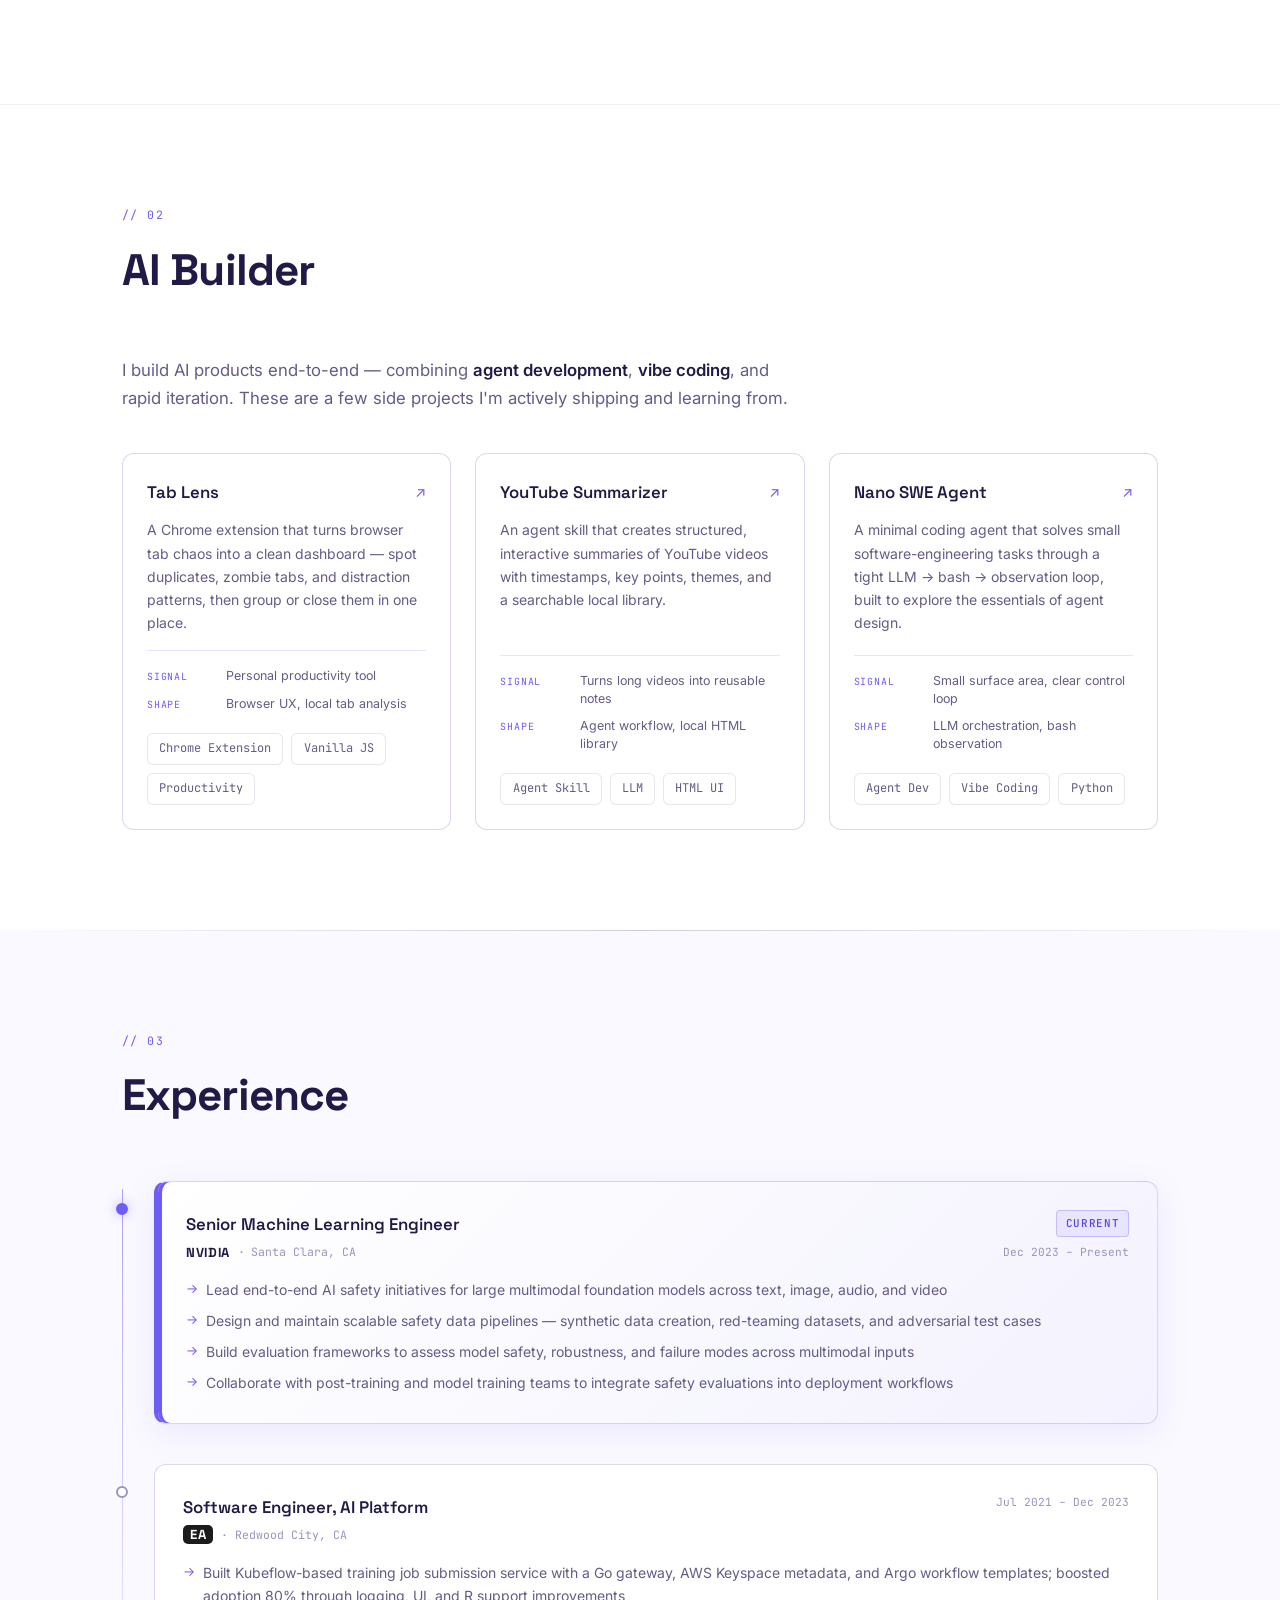
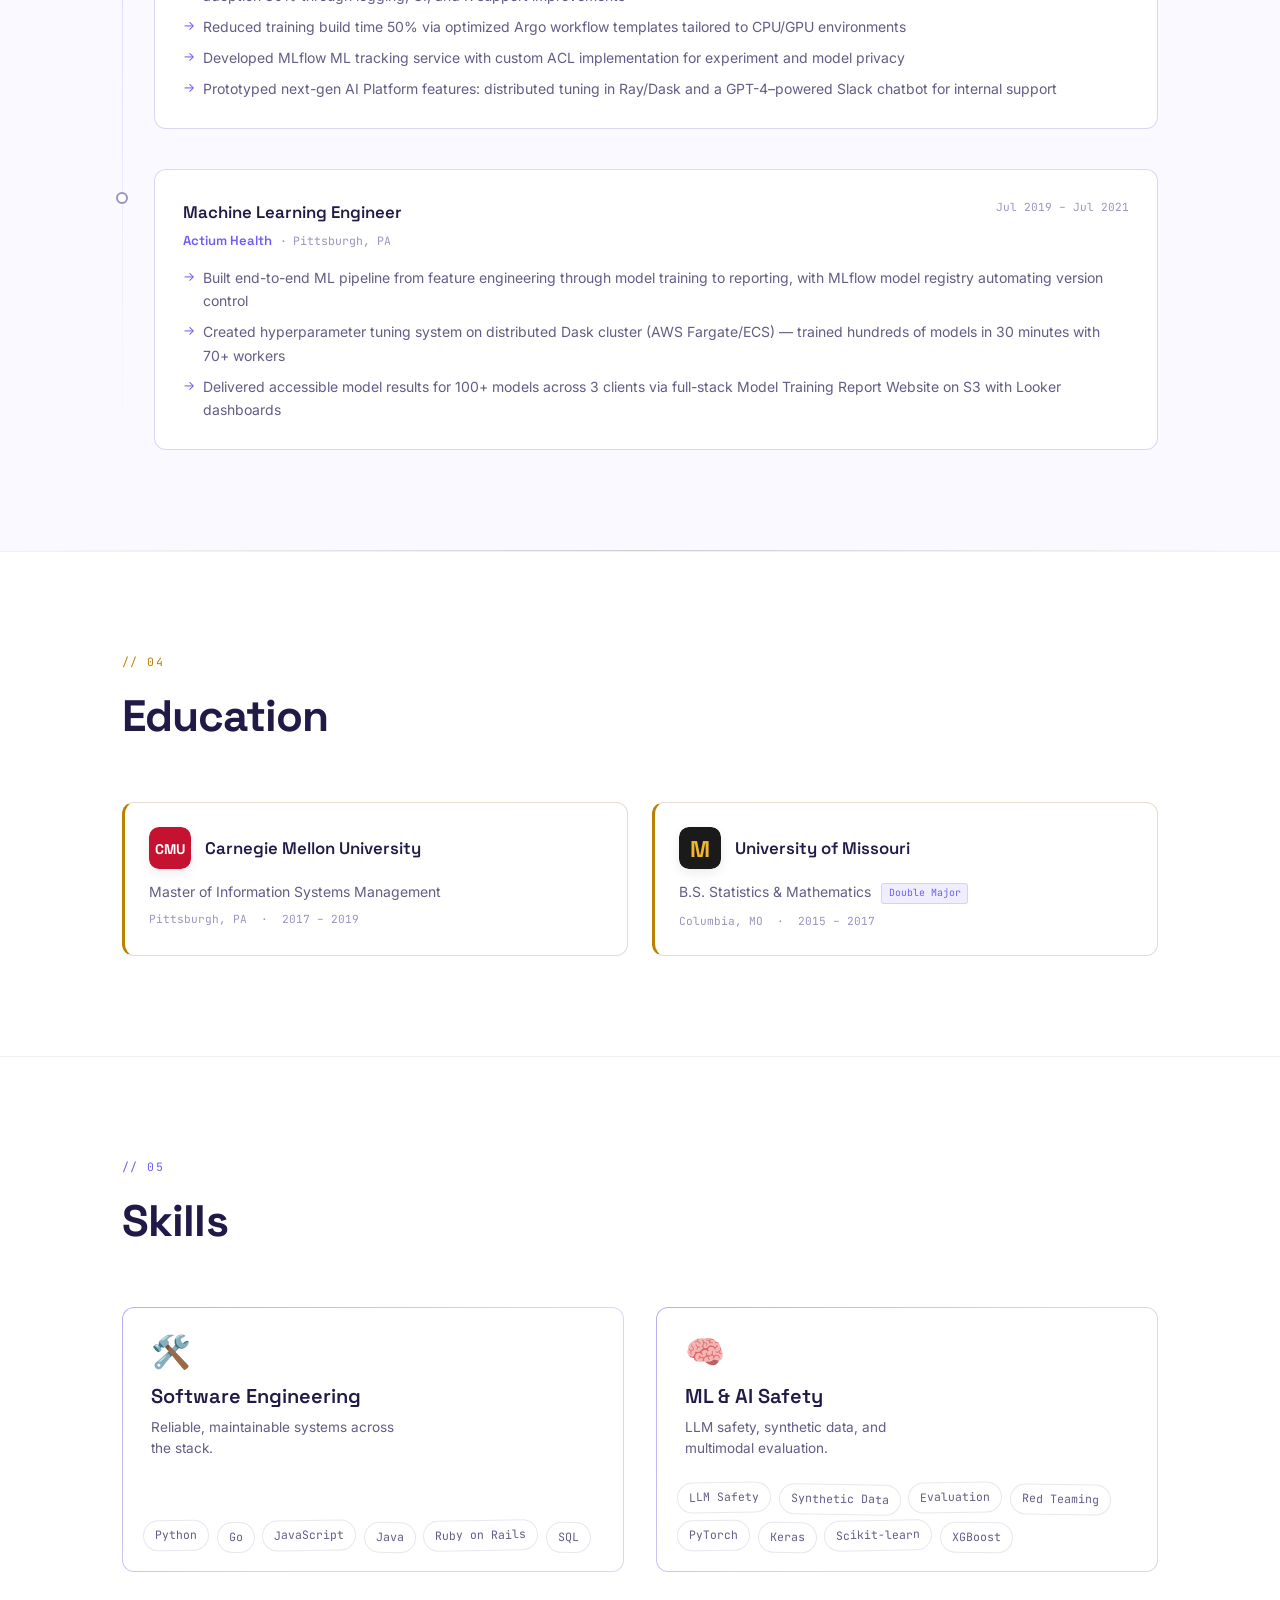
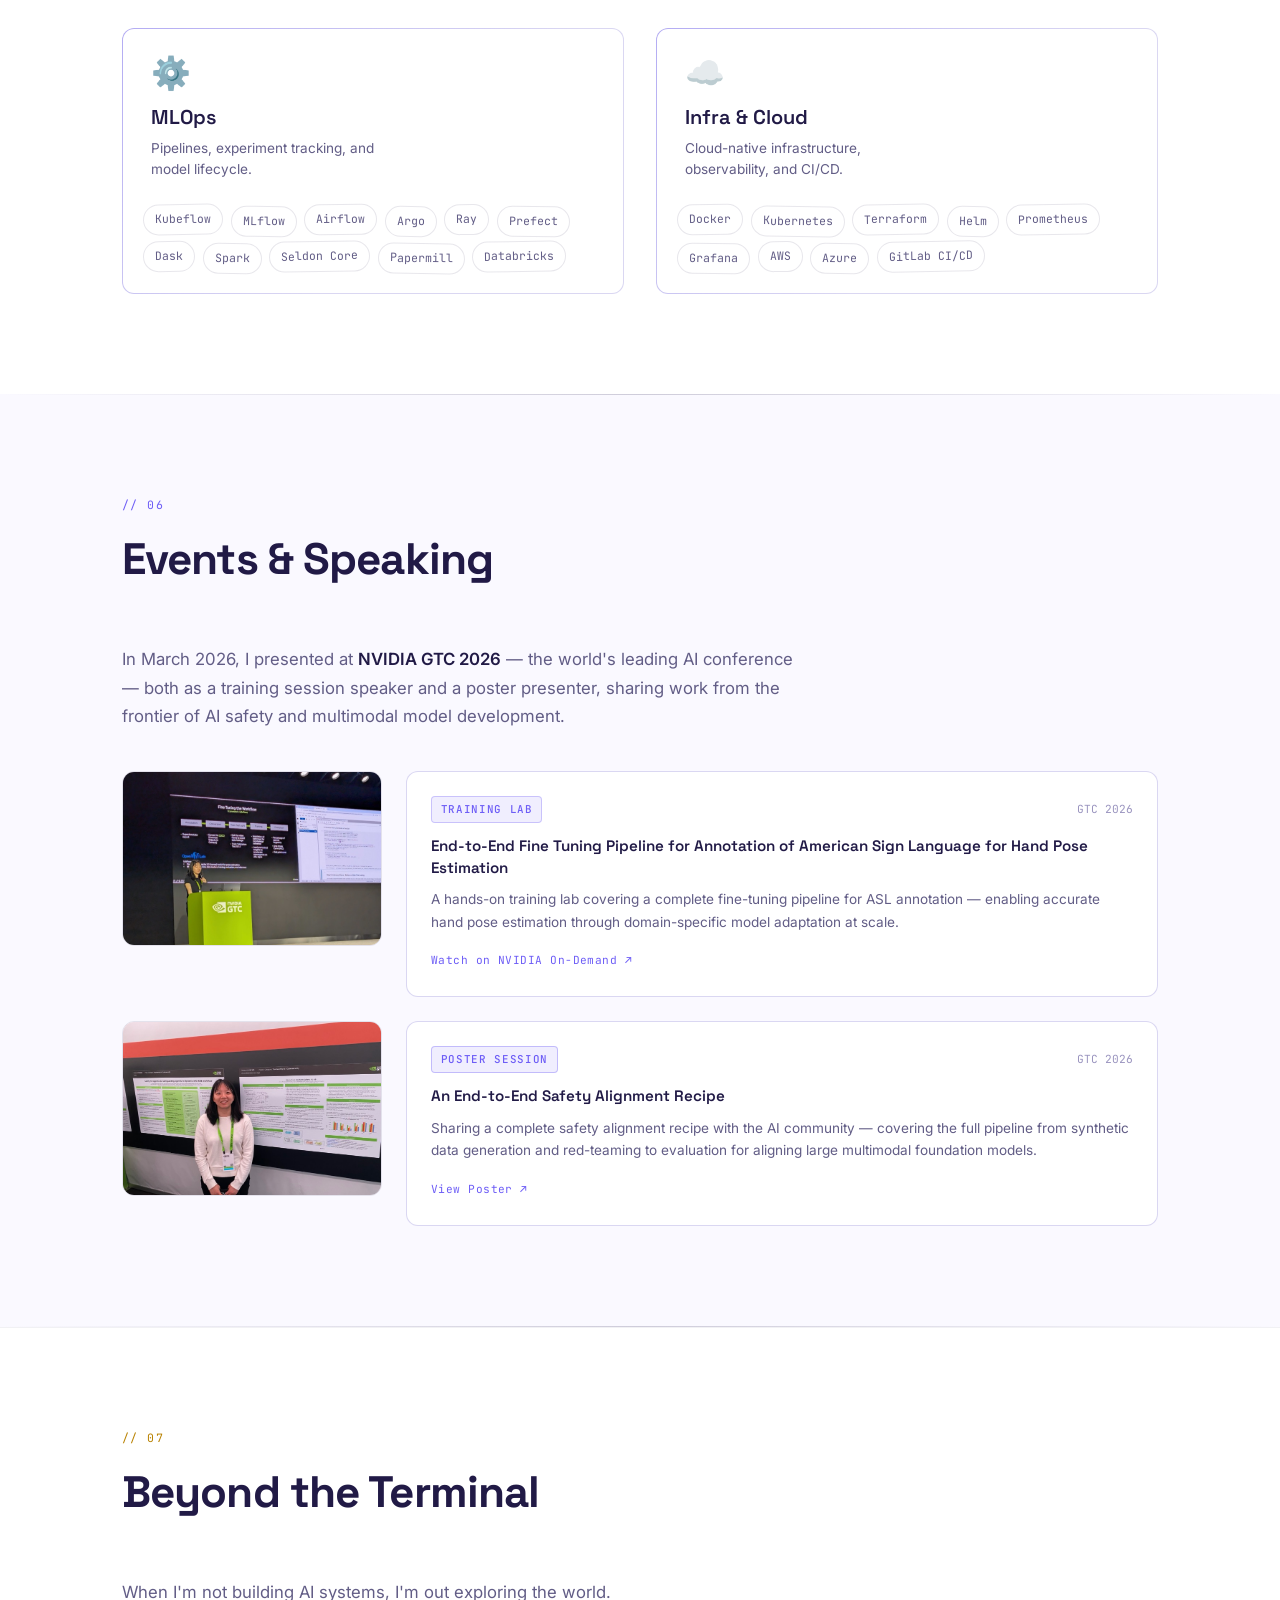
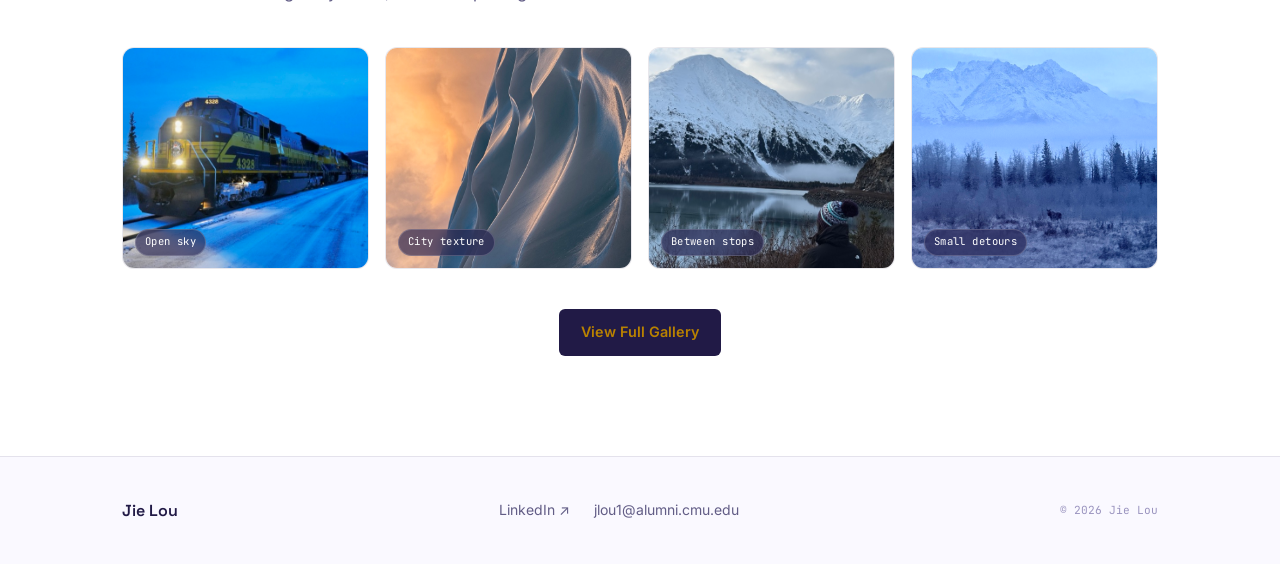
==== commit 9839f0ef: "v3" ====
--- a/index.html
+++ b/index.html
@@ -7,14 +7,21 @@
   <meta property="og:title"       content="Jie Lou — AI Safety Engineer & AI Builder">
   <meta property="og:description" content="Senior ML Engineer at NVIDIA focused on AI safety; AI builder working on agent development and vibe-coded products.">
   <meta property="og:type"        content="website">
+  <meta property="og:url"         content="https://jielou.github.io/">
+  <meta property="og:image"       content="https://jielou.github.io/photos/social/jie-lou-og.jpg">
+  <meta name="twitter:card"       content="summary_large_image">
+  <meta name="twitter:image"      content="https://jielou.github.io/photos/social/jie-lou-og.jpg">
+  <meta name="theme-color"        content="#6D5DF6">
   <title>Jie Lou — AI Safety Engineer & AI Builder</title>
 
   <link rel="preconnect" href="https://fonts.googleapis.com">
   <link rel="preconnect" href="https://fonts.gstatic.com" crossorigin>
   <link href="https://fonts.googleapis.com/css2?family=Space+Grotesk:wght@300;400;500;600;700&family=Inter:wght@300;400;500;600&family=JetBrains+Mono:wght@400;500&display=swap" rel="stylesheet">
+  <link rel="icon" href="photos/optimized/profile_2026_560.jpg">
   <link rel="stylesheet" href="css/style.css">
 </head>
 <body>
+  <a href="#main" class="skip-link">Skip to content</a>
 
   <!-- ═══ NAVIGATION ═══ -->
   <nav class="nav" id="nav">
@@ -23,7 +30,7 @@
         <span class="logo-full">Jie Lou</span>
         <span class="logo-short">JL</span>
       </a>
-      <ul class="nav-links">
+      <ul class="nav-links" id="navLinks">
         <li><a href="#about">About</a></li>
         <li><a href="#projects">Projects</a></li>
         <li><a href="#experience">Experience</a></li>
@@ -33,30 +40,36 @@
         <li><a href="#travel">Travel</a></li>
         <li><a href="mailto:jlou1@alumni.cmu.edu" class="nav-cta">Contact</a></li>
       </ul>
-      <button class="nav-toggle" id="navToggle" aria-label="Toggle menu">
+      <button class="nav-toggle" id="navToggle" aria-label="Toggle menu" aria-controls="navLinks" aria-expanded="false">
         <span></span><span></span><span></span>
       </button>
     </div>
   </nav>
 
+  <main id="main">
   <!-- ═══ HERO ═══ -->
   <section id="hero" class="hero" data-theme="slate">
     <div class="hero-bg"></div>
     <div class="container hero-content">
 
       <div class="hero-text fade-up">
-        <span class="hero-label">// AI Safety Engineer & AI Builder</span>
+        <span class="hero-label">// Multimodal AI Safety · Agent Builder</span>
         <h1 class="hero-name">Jie Lou</h1>
-        <p class="hero-tagline">Building guardrails<br>at the frontier of AI.</p>
-        <p class="hero-sub">Senior ML Engineer · NVIDIA &nbsp;·&nbsp; CMU Alum</p>
+        <p class="hero-tagline">Making frontier AI<br>safer to ship.</p>
+        <p class="hero-sub">Senior ML Engineer at NVIDIA · Safety evals, red-team data, alignment pipelines</p>
         <div class="hero-actions">
-          <a href="#experience" class="btn btn-primary">View Experience</a>
+          <a href="#projects" class="btn btn-primary">Explore Work</a>
           <a href="https://www.linkedin.com/in/jielou" target="_blank" rel="noopener" class="btn btn-ghost">
             <svg class="btn-icon" viewBox="0 0 24 24" fill="currentColor" aria-hidden="true" width="18" height="18">
               <path d="M20.447 20.452h-3.554v-5.569c0-1.328-.027-3.037-1.852-3.037-1.853 0-2.136 1.445-2.136 2.939v5.667H9.351V9h3.414v1.561h.046c.477-.9 1.637-1.85 3.37-1.85 3.601 0 4.267 2.37 4.267 5.455v6.286zM5.337 7.433a2.062 2.062 0 01-2.063-2.065 2.064 2.064 0 112.063 2.065zm1.782 13.019H3.555V9h3.564v11.452zM22.225 0H1.771C.792 0 0 .774 0 1.729v20.542C0 23.227.792 24 1.771 24h20.451C23.2 24 24 23.227 24 22.271V1.729C24 .774 23.2 0 22.222 0h.003z"/>
             </svg>
             LinkedIn ↗
           </a>
+        </div>
+        <div class="hero-signals fade-up" style="animation-delay:0.28s">
+          <span>Multimodal evals</span>
+          <span>Synthetic safety data</span>
+          <span>Agent tooling</span>
         </div>
         <div class="hero-companies fade-up" style="animation-delay:0.35s">
           <span class="hc-label">Currently at</span>
@@ -70,7 +83,7 @@
 
       <div class="hero-photo fade-up" style="animation-delay:0.2s">
         <div class="hero-photo-ring">
-          <img src="photos/profile/profile_2026_gray.png" alt="Jie Lou" class="hero-avatar">
+          <img src="photos/optimized/profile_2026_560.jpg" alt="Jie Lou" class="hero-avatar" width="280" height="280" decoding="async" fetchpriority="high">
         </div>
       </div>
 
@@ -92,7 +105,7 @@
         <div class="about-bio">
           <p>I'm a Senior Machine Learning Engineer at <strong>NVIDIA</strong>, focused on AI safety for large multimodal foundation models. I design systems that make powerful AI more reliable, robust, and aligned — working across text, image, audio, and video modalities.</p>
           <p>Previously at <strong>Electronic Arts</strong> and <strong>Actium Health</strong>, I built ML platforms and infrastructure that scaled data science across organizations — from training job orchestration to model lifecycle management and experiment tracking.</p>
-          <p>Outside of work, I'm an active <strong>AI builder</strong>. I ship side projects at the intersection of <strong>agent development</strong> and <strong>vibe coding</strong>, turning ideas into real products through hands-on iteration.</p>
+          <p>Outside of work, I'm an active <strong>AI builder</strong>. I like small, useful tools: coding agents, browser extensions, and local-first interfaces that turn messy workflows into something you can actually ship.</p>
           <p>I hold a Master's from <strong>Carnegie Mellon University</strong> and a dual degree in Statistics and Mathematics from the <strong>University of Missouri</strong>. I care deeply about building AI that is both powerful <em>and</em> responsible.</p>
         </div>
         <div class="about-facts">
@@ -147,6 +160,10 @@
             <span class="project-arrow">↗</span>
           </div>
           <p class="project-desc">A Chrome extension that turns browser tab chaos into a clean dashboard — spot duplicates, zombie tabs, and distraction patterns, then group or close them in one place.</p>
+          <dl class="project-proof">
+            <div><dt>Signal</dt><dd>Personal productivity tool</dd></div>
+            <div><dt>Shape</dt><dd>Browser UX, local tab analysis</dd></div>
+          </dl>
           <div class="project-tags">
             <span class="tag">Chrome Extension</span>
             <span class="tag">Vanilla JS</span>
@@ -160,6 +177,10 @@
             <span class="project-arrow">↗</span>
           </div>
           <p class="project-desc">An agent skill that creates structured, interactive summaries of YouTube videos with timestamps, key points, themes, and a searchable local library.</p>
+          <dl class="project-proof">
+            <div><dt>Signal</dt><dd>Turns long videos into reusable notes</dd></div>
+            <div><dt>Shape</dt><dd>Agent workflow, local HTML library</dd></div>
+          </dl>
           <div class="project-tags">
             <span class="tag">Agent Skill</span>
             <span class="tag">LLM</span>
@@ -173,6 +194,10 @@
             <span class="project-arrow">↗</span>
           </div>
           <p class="project-desc">A minimal coding agent that solves small software-engineering tasks through a tight LLM → bash → observation loop, built to explore the essentials of agent design.</p>
+          <dl class="project-proof">
+            <div><dt>Signal</dt><dd>Small surface area, clear control loop</dd></div>
+            <div><dt>Shape</dt><dd>LLM orchestration, bash observation</dd></div>
+          </dl>
           <div class="project-tags">
             <span class="tag">Agent Dev</span>
             <span class="tag">Vibe Coding</span>
@@ -406,7 +431,7 @@
 
         <!-- Training Lab -->
         <div class="event-row reveal">
-          <img src="photos/gtc/PXL_20260319_210431893.JPG" alt="GTC 2026 Training Lab" class="event-photo">
+          <img src="photos/optimized/gtc_training_720.jpg" alt="Jie presenting a GTC 2026 training lab" class="event-photo" loading="lazy" decoding="async" width="720">
           <a href="https://www.nvidia.com/en-us/on-demand/session/gtc26-dlit82150/"
              target="_blank" rel="noopener" class="event-card">
             <div class="event-card-top">
@@ -421,7 +446,7 @@
 
         <!-- Poster Session -->
         <div class="event-row reveal">
-          <img src="photos/gtc/IMG_1838.jpg" alt="GTC 2026 Poster Session" class="event-photo">
+          <img src="photos/optimized/gtc_poster_720.jpg" alt="Jie at the GTC 2026 poster session" class="event-photo" loading="lazy" decoding="async" width="720">
           <a href="https://www.nvidia.com/gtc/posters/?search=safety#/session/1761263647501001dGIz"
              target="_blank" rel="noopener" class="event-card">
             <div class="event-card-top">
@@ -447,16 +472,29 @@
       </div>
       <p class="section-desc reveal">When I'm not building AI systems, I'm out exploring the world.</p>
       <div class="travel-grid reveal">
-        <img src="photos/travelling/DSC09786.jpg"  alt="Travel"  class="travel-photo">
-        <img src="photos/travelling/IMG_9056.jpg"  alt="Travel"  class="travel-photo">
-        <img src="photos/travelling/IMG_9424.JPG"  alt="Travel"  class="travel-photo">
-        <img src="photos/travelling/IMG_9639.jpg"  alt="Travel"  class="travel-photo">
+        <figure class="travel-item">
+          <img src="photos/optimized/travel_dsc09786_760.jpg"  alt="Mountain view from a travel stop"  class="travel-photo" loading="lazy" decoding="async">
+          <figcaption>Open sky</figcaption>
+        </figure>
+        <figure class="travel-item">
+          <img src="photos/optimized/travel_img9056_760.jpg"  alt="City architecture captured while traveling"  class="travel-photo" loading="lazy" decoding="async">
+          <figcaption>City texture</figcaption>
+        </figure>
+        <figure class="travel-item">
+          <img src="photos/optimized/travel_img9424_760.jpg"  alt="Coastal travel landscape"  class="travel-photo" loading="lazy" decoding="async">
+          <figcaption>Between stops</figcaption>
+        </figure>
+        <figure class="travel-item">
+          <img src="photos/optimized/travel_img9639_760.jpg"  alt="Travel moment outdoors"  class="travel-photo" loading="lazy" decoding="async">
+          <figcaption>Small detours</figcaption>
+        </figure>
       </div>
       <div class="travel-cta reveal">
         <a href="gallery.html" class="btn btn-primary">View Full Gallery</a>
       </div>
     </div>
   </section>
+  </main>
 
   <!-- ═══ FOOTER ═══ -->
   <footer class="footer">
--- a/css/style.css
+++ b/css/style.css
@@ -2,27 +2,29 @@
    VARIABLES & RESET
    ============================================ */
 :root {
-  /* Backgrounds — clean, neutral base */
+  /* Backgrounds — clean, personal palette */
   --bg-primary:   #FFFFFF;
-  --bg-surface:   #FAFAFA;
+  --bg-surface:   #FAF9FF;
   --bg-elevated:  #FFFFFF;
-  --border:       rgba(30, 27, 75, 0.10);
-  --border-accent:rgba(30, 27, 75, 0.20);
-
-  /* Accents — violet primary, emerald secondary */
-  --cyan:         #7C3AED;            /* primary accent  */
-  --violet:       #059669;            /* secondary accent */
-  --cyan-glow:    rgba(124, 58, 237, 0.1);
-  --violet-glow:  rgba(5, 150, 105,  0.1);
+  --bg-warm:      #FFFDF5;
+  --border:       rgba(33, 26, 70, 0.10);
+  --border-accent:rgba(33, 26, 70, 0.20);
+
+  /* Accents — deep purple with amber signal */
+  --cyan:         #6D5DF6;            /* primary accent  */
+  --violet:       #F2B705;            /* signal accent */
+  --amber:        #F2B705;
+  --cyan-glow:    rgba(109, 93, 246, 0.10);
+  --violet-glow:  rgba(242, 183, 5,  0.14);
 
   /* Text */
-  --text-primary:   #1E1B4B;
-  --text-secondary: #5B5A8A;
-  --text-muted:     #9994C4;
+  --text-primary:   #211A46;
+  --text-secondary: #625D86;
+  --text-muted:     #9A94BF;
 
   /* Status */
-  --green:    #059669;
-  --green-bg: rgba(5, 150, 105, 0.1);
+  --green:    #6D5DF6;
+  --green-bg: rgba(109, 93, 246, 0.10);
 
   --font-display: 'Space Grotesk', sans-serif;
   --font-body:    'Inter', sans-serif;
@@ -38,17 +40,17 @@
   --section-glow:   var(--cyan-glow);
 }
 
-/* Section color themes — each section gets its own full background */
-[data-theme="slate"]   { --section-accent: #1E1B4B; --section-bg: #FFFFFF;       --section-glow: rgba(30, 27, 75, 0.10); }
-[data-theme="violet"]  { --section-accent: #7C3AED; --section-bg: #FFFFFF;       --section-glow: rgba(124, 58, 237, 0.12); }
-[data-theme="amber"]   { --section-accent: #D97706; --section-bg: #FFFBEB;       --section-glow: rgba(217, 119, 6,  0.14); }
-[data-theme="teal"]    { --section-accent: #0891B2; --section-bg: #ECFEFF;       --section-glow: rgba(8, 145, 178,  0.14); }
-[data-theme="indigo"]  { --section-accent: #4F46E5; --section-bg: #EEF2FF;       --section-glow: rgba(79, 70, 229,  0.14); }
-[data-theme="peach"]   { --section-accent: #C2410C; --section-bg: #FFF7ED;       --section-glow: rgba(194, 65, 12,  0.12); }
-[data-theme="rose"]    { --section-accent: #E11D48; --section-bg: #FFF1F2;       --section-glow: rgba(225, 29, 72,  0.14); }
-[data-theme="emerald"] { --section-accent: #059669; --section-bg: #ECFDF5;       --section-glow: rgba(5, 150, 105,  0.14); }
-[data-theme="fuchsia"] { --section-accent: #C026D3; --section-bg: #FDF4FF;       --section-glow: rgba(192, 38, 211, 0.14); }
-[data-theme="sky"]     { --section-accent: #0EA5E9; --section-bg: #F0F9FF;       --section-glow: rgba(14, 165, 233, 0.14); }
+/* Section color themes — one brand system, not a rainbow of sections */
+[data-theme="slate"]   { --section-accent: #211A46; --section-bg: #FFFFFF; --section-glow: rgba(33, 26, 70, 0.08); }
+[data-theme="violet"]  { --section-accent: #6D5DF6; --section-bg: #FFFFFF; --section-glow: rgba(109, 93, 246, 0.10); }
+[data-theme="amber"]   { --section-accent: #B98200; --section-bg: #FFFFFF; --section-glow: rgba(242, 183, 5, 0.12); }
+[data-theme="teal"]    { --section-accent: #6D5DF6; --section-bg: #FFFFFF; --section-glow: rgba(109, 93, 246, 0.10); }
+[data-theme="indigo"]  { --section-accent: #6D5DF6; --section-bg: #FFFFFF; --section-glow: rgba(109, 93, 246, 0.10); }
+[data-theme="peach"]   { --section-accent: #B98200; --section-bg: #FFFFFF; --section-glow: rgba(242, 183, 5, 0.10); }
+[data-theme="rose"]    { --section-accent: #6D5DF6; --section-bg: #FFFFFF; --section-glow: rgba(109, 93, 246, 0.10); }
+[data-theme="emerald"] { --section-accent: #6D5DF6; --section-bg: #FFFFFF; --section-glow: rgba(109, 93, 246, 0.10); }
+[data-theme="fuchsia"] { --section-accent: #6D5DF6; --section-bg: #FFFFFF; --section-glow: rgba(109, 93, 246, 0.10); }
+[data-theme="sky"]     { --section-accent: #B98200; --section-bg: #FFFFFF; --section-glow: rgba(242, 183, 5, 0.12); }
 
 *, *::before, *::after { box-sizing: border-box; margin: 0; padding: 0; }
 
@@ -65,6 +67,7 @@
   line-height: 1.7;
   -webkit-font-smoothing: antialiased;
 }
+body.nav-open { overflow: hidden; }
 
 img { max-width: 100%; display: block; }
 ul  { list-style: none; }
@@ -75,6 +78,11 @@
   transition: color var(--transition);
 }
 a:hover { color: #6D28D9; }
+a:focus-visible,
+button:focus-visible {
+  outline: 3px solid color-mix(in srgb, var(--section-accent, var(--cyan)) 55%, white);
+  outline-offset: 3px;
+}
 
 .section a,
 [data-theme] a {
@@ -94,6 +102,23 @@
   max-width: 1100px;
   margin: 0 auto;
   padding: 0 2rem;
+}
+
+.skip-link {
+  position: fixed;
+  left: 1rem;
+  top: 1rem;
+  z-index: 300;
+  transform: translateY(-160%);
+  background: var(--text-primary);
+  color: #FFFFFF;
+  border-radius: var(--radius-sm);
+  padding: 0.6rem 0.9rem;
+  font-weight: 600;
+}
+.skip-link:focus {
+  transform: translateY(0);
+  color: #FFFFFF;
 }
 
 .section {
@@ -101,39 +126,15 @@
   position: relative;
   overflow: hidden;
   background: var(--section-bg);
+  border-top: 1px solid rgba(30, 27, 75, 0.06);
 }
 .section > .container { position: relative; z-index: 1; }
 
-.section::before {
-  content: '';
-  position: absolute;
-  width: clamp(320px, 50vw, 700px);
-  height: clamp(320px, 50vw, 700px);
-  border-radius: 50%;
-  background: radial-gradient(circle at center, var(--section-glow) 0%, transparent 65%);
-  top: -120px;
-  right: -120px;
-  pointer-events: none;
-  z-index: 0;
-  opacity: 0.55;
-}
-
-.section::after {
-  content: '';
-  position: absolute;
-  width: clamp(220px, 35vw, 420px);
-  height: clamp(220px, 35vw, 420px);
-  border-radius: 50%;
-  background: radial-gradient(circle at center, var(--section-glow) 0%, transparent 65%);
-  bottom: -90px;
-  left: -90px;
-  pointer-events: none;
-  z-index: 0;
-  opacity: 0.35;
-}
+.section::before,
+.section::after { display: none; }
 
 .section-alt {
-  background: var(--section-bg);
+  background: var(--bg-surface);
   position: relative;
   border-top: 1px solid;
   border-bottom: 1px solid;
@@ -202,7 +203,7 @@
 .btn-ghost {
   background: transparent;
   color: var(--text-secondary);
-  border: 1px solid rgba(124, 58, 237, 0.25);
+  border: 1px solid rgba(109, 93, 246, 0.25);
 }
 .section .btn-ghost,
 [data-theme] .btn-ghost {
@@ -235,9 +236,9 @@
   letter-spacing: 0.06em;
   text-transform: uppercase;
 }
-.badge-green  { background: var(--green-bg); color: #047857; border: 1px solid rgba(5,150,105,0.3); }
-.badge-cyan   { background: var(--cyan-glow); color: #6D28D9; border: 1px solid rgba(124,58,237,0.3); }
-.badge-violet { background: var(--violet-glow); color: #047857; border: 1px solid rgba(5,150,105,0.35); }
+.badge-green  { background: var(--green-bg); color: #5747D8; border: 1px solid rgba(109,93,246,0.3); }
+.badge-cyan   { background: var(--cyan-glow); color: #5747D8; border: 1px solid rgba(109,93,246,0.3); }
+.badge-violet { background: var(--violet-glow); color: #7A5600; border: 1px solid rgba(242,183,5,0.38); }
 
 .section .badge-cyan {
   background: var(--section-glow);
@@ -258,7 +259,7 @@
   font-size: 0.62rem;
   background: var(--cyan-glow);
   color: var(--cyan);
-  border: 1px solid rgba(124,58,237,0.2);
+  border: 1px solid rgba(109,93,246,0.2);
   vertical-align: middle;
   margin-left: 0.4rem;
 }
@@ -341,7 +342,7 @@
 }
 .nav-links a:not(.nav-cta):hover {
   color: var(--text-primary);
-  background: rgba(124, 58, 237, 0.07);
+  background: rgba(109, 93, 246, 0.07);
 }
 .nav-links a::after {
   content: '';
@@ -355,15 +356,15 @@
 .nav-links a:not(.nav-cta):hover::after { transform: translateX(-50%) scaleX(1); }
 
 .nav-cta {
-  background: #4F46E5 !important;
+  background: #6D5DF6 !important;
   color: #FFFFFF !important;
   font-weight: 600 !important;
   padding: 0.4rem 1rem !important;
   margin-left: 0.5rem;
 }
 .nav-cta:hover {
-  background: #3730A3 !important;
-  box-shadow: 0 4px 16px rgba(79, 70, 229, 0.25) !important;
+  background: #5747D8 !important;
+  box-shadow: 0 4px 16px rgba(109, 93, 246, 0.26) !important;
   color: #FFFFFF !important;
 }
 .nav-cta::after { display: none !important; }
@@ -386,6 +387,15 @@
   border-radius: 2px;
   transition: all var(--transition);
 }
+.nav-toggle[aria-expanded="true"] span:nth-child(1) {
+  transform: translateY(7px) rotate(45deg);
+}
+.nav-toggle[aria-expanded="true"] span:nth-child(2) {
+  opacity: 0;
+}
+.nav-toggle[aria-expanded="true"] span:nth-child(3) {
+  transform: translateY(-7px) rotate(-45deg);
+}
 
 /* ============================================
    HERO
@@ -436,7 +446,7 @@
   letter-spacing: -0.03em;
   line-height: 1;
   margin-bottom: 1.5rem;
-  background: linear-gradient(135deg, #1E1B4B 0%, #4338CA 100%);
+  background: linear-gradient(135deg, #211A46 0%, #6D5DF6 72%, #B98200 100%);
   -webkit-background-clip: text;
   -webkit-text-fill-color: transparent;
   background-clip: text;
@@ -457,19 +467,36 @@
   font-size: 0.85rem;
   color: var(--text-muted);
   margin-bottom: 2.5rem;
+  max-width: 520px;
 }
 
 .hero-actions { display: flex; gap: 1rem; flex-wrap: wrap; }
 
 .hero .btn-primary {
-  background: #4F46E5;
-  border-color: #4F46E5;
+  background: #6D5DF6;
+  border-color: #6D5DF6;
   color: #FFFFFF;
 }
 .hero .btn-primary:hover {
-  background: #3730A3;
+  background: #5747D8;
   color: #FFFFFF;
-  box-shadow: 0 4px 20px rgba(79, 70, 229, 0.25);
+  box-shadow: 0 4px 20px rgba(109, 93, 246, 0.28);
+}
+
+.hero-signals {
+  display: flex;
+  flex-wrap: wrap;
+  gap: 0.5rem;
+  margin-top: 1.4rem;
+}
+.hero-signals span {
+  font-family: var(--font-mono);
+  font-size: 0.68rem;
+  color: var(--text-secondary);
+  border: 1px solid rgba(109, 93, 246, 0.18);
+  background: rgba(109, 93, 246, 0.045);
+  border-radius: 999px;
+  padding: 0.32rem 0.65rem;
 }
 
 .hero-photo { flex-shrink: 0; }
@@ -479,8 +506,8 @@
   height: 280px;
   border-radius: 50%;
   padding: 3px;
-  background: linear-gradient(135deg, #7C3AED, #059669);
-  box-shadow: 0 0 50px rgba(124, 58, 237, 0.2), 0 0 100px rgba(5, 150, 105, 0.1);
+  background: linear-gradient(135deg, #6D5DF6, #F2B705);
+  box-shadow: 0 0 50px rgba(109, 93, 246, 0.18), 0 0 95px rgba(242, 183, 5, 0.12);
 }
 
 .hero-avatar {
@@ -585,7 +612,7 @@
   flex-shrink: 0;
 }
 .co-nvidia {
-  color: #76B900;
+  color: var(--text-primary);
   font-weight: 800;
   letter-spacing: 0.05em;
 }
@@ -598,7 +625,7 @@
   letter-spacing: 0.04em;
 }
 .co-actium {
-  color: #0080B2;
+  color: #6D5DF6;
   font-weight: 600;
 }
 
@@ -989,8 +1016,34 @@
   font-size: 0.875rem;
   color: var(--text-secondary);
   line-height: 1.65;
-  margin-bottom: 1.25rem;
+  margin-bottom: 1rem;
   flex-grow: 1;
+}
+
+.project-proof {
+  display: grid;
+  gap: 0.55rem;
+  margin-bottom: 1.2rem;
+  padding-top: 1rem;
+  border-top: 1px solid color-mix(in srgb, var(--section-accent) 16%, transparent);
+}
+.project-proof div {
+  display: grid;
+  grid-template-columns: 4.2rem 1fr;
+  gap: 0.75rem;
+  align-items: baseline;
+}
+.project-proof dt {
+  font-family: var(--font-mono);
+  font-size: 0.62rem;
+  color: var(--section-accent);
+  letter-spacing: 0.08em;
+  text-transform: uppercase;
+}
+.project-proof dd {
+  color: var(--text-secondary);
+  font-size: 0.78rem;
+  line-height: 1.45;
 }
 
 .project-tags {
@@ -1084,18 +1137,38 @@
   margin-bottom: 2.5rem;
 }
 
+.travel-item {
+  position: relative;
+  overflow: hidden;
+  border-radius: var(--radius);
+  border: 1px solid var(--border);
+  background: var(--bg-elevated);
+}
+
 .travel-photo {
   width: 100%;
   height: 220px;
   object-fit: cover;
-  border-radius: var(--radius);
-  border: 1px solid var(--border);
   transition: all var(--transition);
 }
-.travel-photo:hover {
+.travel-item:hover .travel-photo {
   border-color: color-mix(in srgb, var(--section-accent) 30%, transparent);
   transform: scale(1.02);
   box-shadow: 0 8px 32px var(--section-glow);
+}
+.travel-item figcaption {
+  position: absolute;
+  left: 0.75rem;
+  bottom: 0.75rem;
+  font-family: var(--font-mono);
+  font-size: 0.66rem;
+  color: #FFFFFF;
+  letter-spacing: 0.04em;
+  background: rgba(30, 27, 75, 0.58);
+  border: 1px solid rgba(255, 255, 255, 0.18);
+  border-radius: 999px;
+  padding: 0.22rem 0.55rem;
+  backdrop-filter: blur(8px);
 }
 
 .travel-cta { display: flex; justify-content: center; }
@@ -1120,11 +1193,19 @@
   transition: all var(--transition);
 }
 .gallery-item:hover {
-  border-color: rgba(124, 58, 237, 0.3);
-  box-shadow: 0 8px 32px rgba(124, 58, 237, 0.15);
+  border-color: rgba(109, 93, 246, 0.3);
+  box-shadow: 0 8px 32px rgba(109, 93, 246, 0.15);
   transform: scale(1.01);
 }
 .gallery-item img { width: 100%; display: block; }
+.gallery-item figcaption {
+  font-family: var(--font-mono);
+  font-size: 0.68rem;
+  color: var(--text-secondary);
+  background: var(--bg-elevated);
+  border-top: 1px solid var(--border);
+  padding: 0.7rem 0.85rem;
+}
 
 /* Lightbox */
 .lightbox {
@@ -1216,6 +1297,15 @@
 .reveal.visible { opacity: 1; transform: translateY(0); }
 
 @media (prefers-reduced-motion: reduce) {
+  *,
+  *::before,
+  *::after {
+    animation-duration: 0.01ms !important;
+    animation-iteration-count: 1 !important;
+    scroll-behavior: auto !important;
+    transition-duration: 0.01ms !important;
+  }
+  .fade-up,
   .reveal {
     opacity: 1 !important;
     transform: none !important;
@@ -1233,6 +1323,8 @@
     text-align: center;
   }
   .hero-actions { justify-content: center; }
+  .hero-signals { justify-content: center; }
+  .hero-sub { margin-left: auto; margin-right: auto; }
   .hero-photo-ring { width: 200px; height: 200px; }
 
   .about-grid     { grid-template-columns: 1fr; gap: 2.5rem; }
@@ -1246,18 +1338,63 @@
 
 @media (max-width: 640px) {
   .section { padding: 70px 0; }
+  .container,
+  .nav-inner { padding-left: 1.5rem; padding-right: 1.5rem; }
+
+  .hero {
+    min-height: auto;
+    padding-top: calc(var(--nav-height) + 2rem);
+  }
+  .hero-content {
+    gap: 1.35rem;
+    padding-top: 0;
+    padding-bottom: 3.25rem;
+  }
+  .hero-photo-ring { width: 172px; height: 172px; }
+  .hero-label {
+    font-size: 0.68rem;
+    letter-spacing: 0.11em;
+    margin-bottom: 0.65rem;
+  }
+  .hero-name {
+    font-size: 3.4rem;
+    margin-bottom: 0.85rem;
+  }
+  .hero-tagline {
+    font-size: 1.45rem;
+    margin-bottom: 0.75rem;
+  }
+  .hero-sub {
+    font-size: 0.73rem;
+    line-height: 1.75;
+    margin-bottom: 1.55rem;
+  }
+  .hero-actions {
+    flex-direction: column;
+    align-items: stretch;
+    max-width: 230px;
+    margin: 0 auto;
+  }
+  .hero-actions .btn { justify-content: center; }
+  .hero-signals {
+    display: none;
+  }
+  .hero-companies {
+    display: none;
+  }
+  .hero-scroll-hint { display: none; }
 
   .nav-links {
     display: none;
     position: fixed;
     top: var(--nav-height);
     left: 0; right: 0;
-    background: rgba(249, 247, 255, 0.97);
-    backdrop-filter: blur(16px);
+    background: #FFFFFF;
     flex-direction: column;
-    padding: 1rem;
+    padding: 1rem 1.5rem 1.35rem;
     border-bottom: 1px solid var(--border);
     gap: 0;
+    box-shadow: 0 18px 40px rgba(30, 27, 75, 0.12);
   }
   .nav-links.open   { display: flex; }
   .nav-links a      { width: 100%; text-align: center; padding: 0.8rem 1rem; }
@@ -1271,6 +1408,7 @@
   .travel-grid    { grid-template-columns: 1fr 1fr; }
   .gallery-grid   { columns: 1; }
   .event-photo    { height: 220px; }
+  .project-proof div { grid-template-columns: 1fr; gap: 0.15rem; }
 
   .footer-inner {
     flex-direction: column;
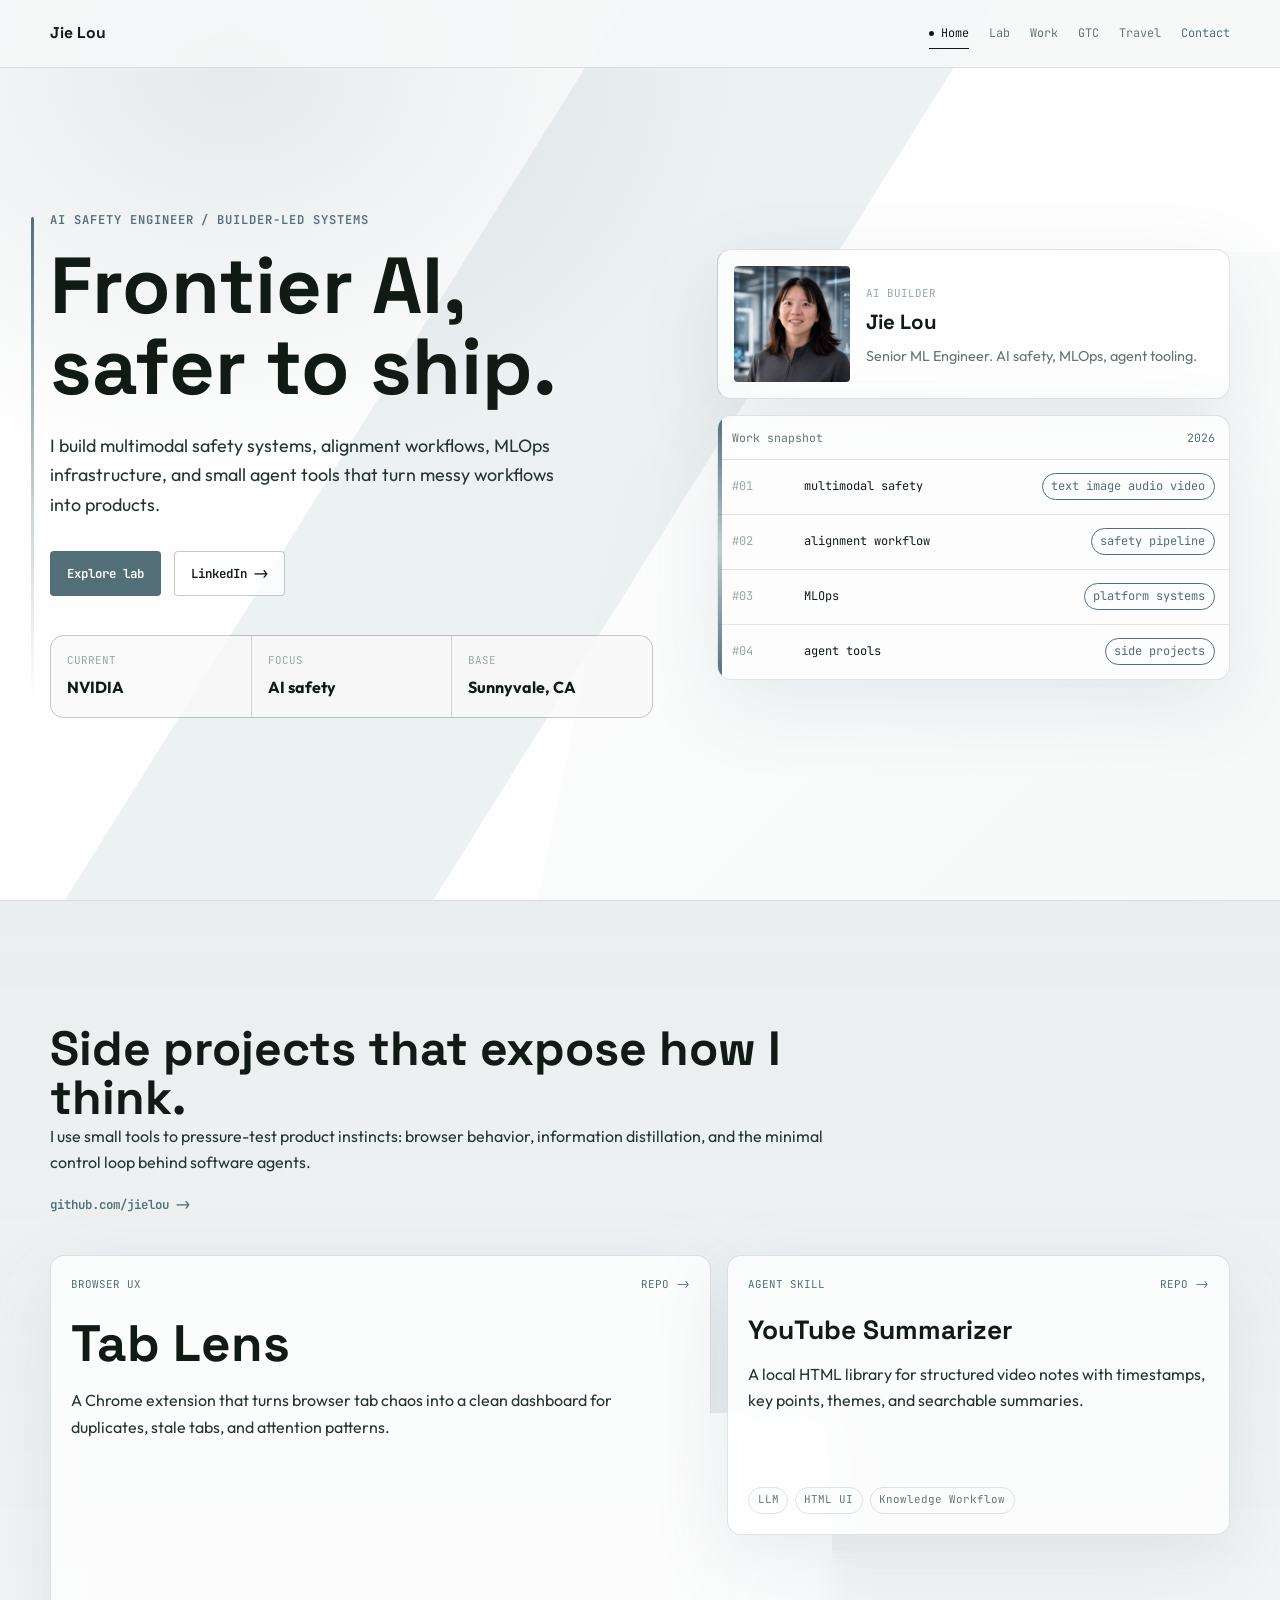
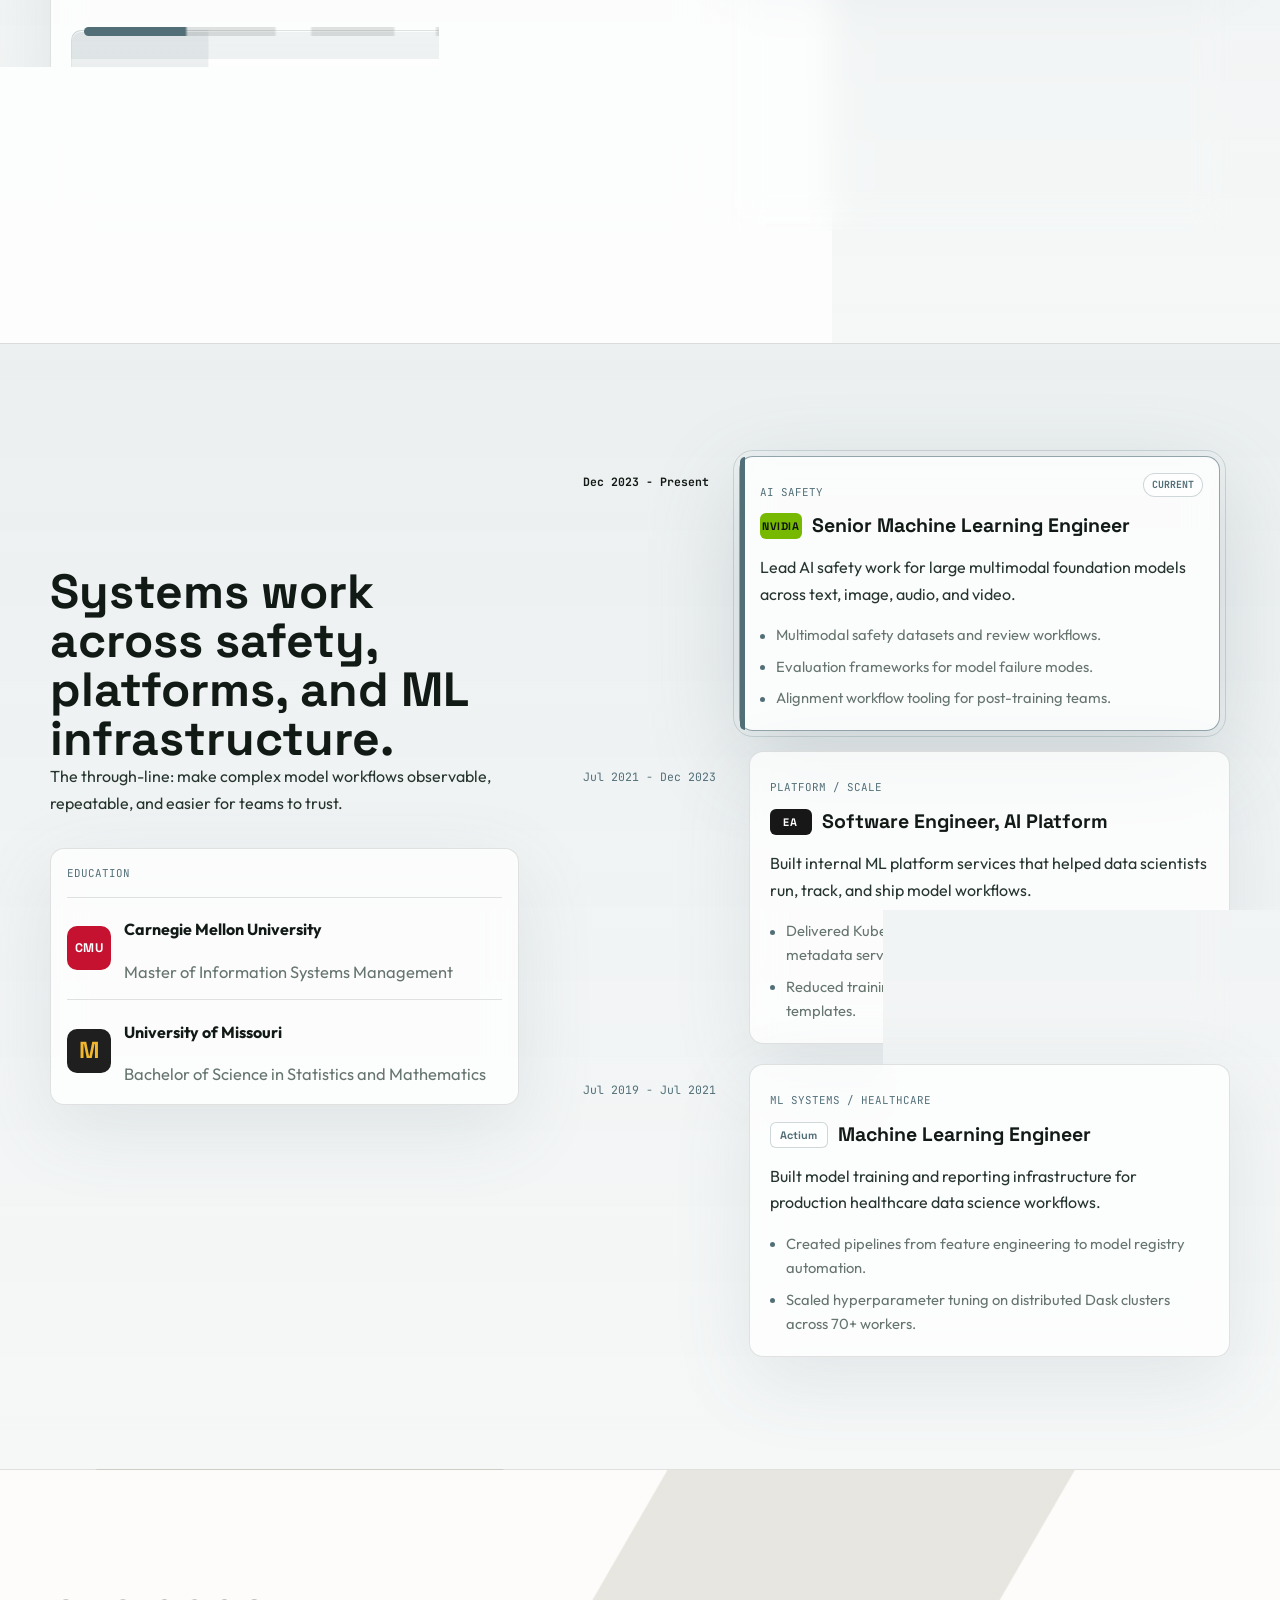
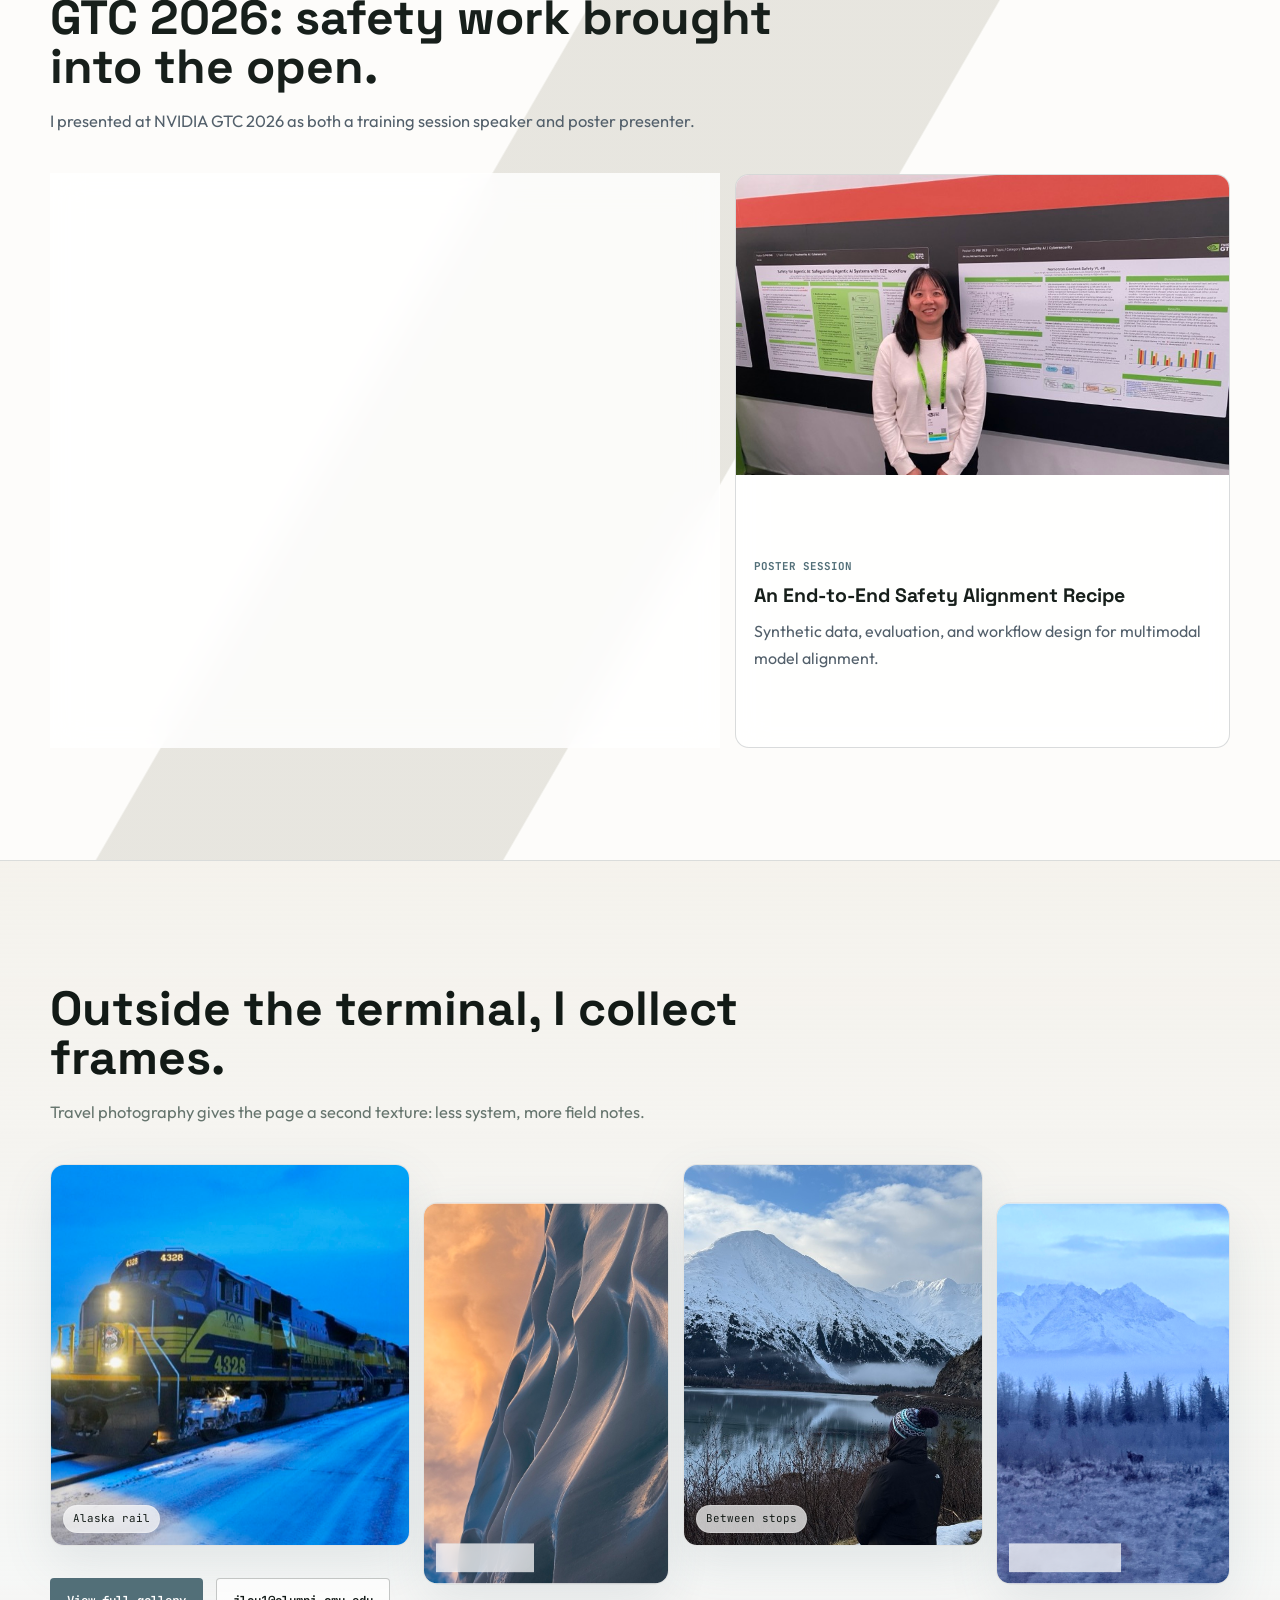
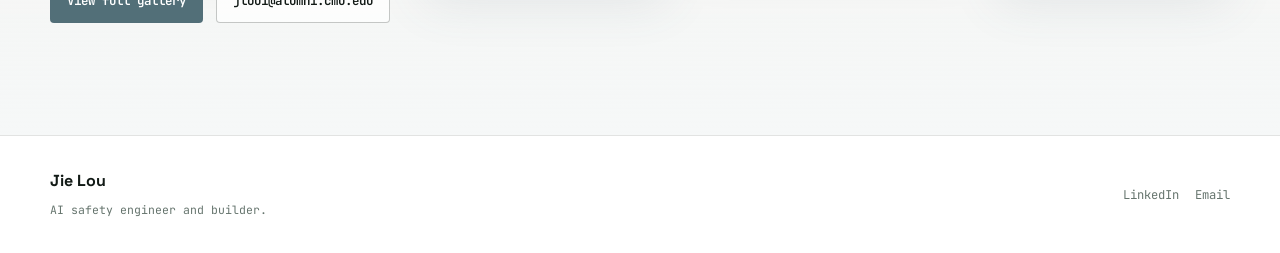
==== commit 5717c805: "Redesign personal homepage" ====
--- a/index.html
+++ b/index.html
@@ -3,41 +3,38 @@
 <head>
   <meta charset="UTF-8">
   <meta name="viewport" content="width=device-width, initial-scale=1.0">
-  <meta name="description" content="Jie Lou — Senior ML Engineer & AI Safety at NVIDIA. AI builder shipping side projects in agent dev and vibe coding.">
-  <meta property="og:title"       content="Jie Lou — AI Safety Engineer & AI Builder">
-  <meta property="og:description" content="Senior ML Engineer at NVIDIA focused on AI safety; AI builder working on agent development and vibe-coded products.">
-  <meta property="og:type"        content="website">
-  <meta property="og:url"         content="https://jielou.github.io/">
-  <meta property="og:image"       content="https://jielou.github.io/photos/social/jie-lou-og.jpg">
-  <meta name="twitter:card"       content="summary_large_image">
-  <meta name="twitter:image"      content="https://jielou.github.io/photos/social/jie-lou-og.jpg">
-  <meta name="theme-color"        content="#6D5DF6">
-  <title>Jie Lou — AI Safety Engineer & AI Builder</title>
+  <meta name="description" content="Jie Lou - AI safety engineer and AI builder working on multimodal safety, alignment workflows, MLOps, and agent tools.">
+  <meta property="og:title" content="Jie Lou - AI Safety Engineer & AI Builder">
+  <meta property="og:description" content="Senior ML Engineer at NVIDIA focused on AI safety, multimodal evaluation, and builder-led AI tools.">
+  <meta property="og:type" content="website">
+  <meta property="og:url" content="https://jielou.github.io/">
+  <meta property="og:image" content="https://jielou.github.io/photos/social/jie-lou-og.jpg">
+  <meta name="twitter:card" content="summary_large_image">
+  <meta name="twitter:image" content="https://jielou.github.io/photos/social/jie-lou-og.jpg">
+  <meta name="theme-color" content="#526F78">
+  <title>Jie Lou - AI Safety Engineer & AI Builder</title>
 
   <link rel="preconnect" href="https://fonts.googleapis.com">
   <link rel="preconnect" href="https://fonts.gstatic.com" crossorigin>
-  <link href="https://fonts.googleapis.com/css2?family=Space+Grotesk:wght@300;400;500;600;700&family=Inter:wght@300;400;500;600&family=JetBrains+Mono:wght@400;500&display=swap" rel="stylesheet">
+  <link href="https://fonts.googleapis.com/css2?family=Space+Grotesk:wght@400;500;600;700&family=Outfit:wght@400;500;600;700&family=JetBrains+Mono:wght@400;500;600&display=swap" rel="stylesheet">
   <link rel="icon" href="photos/optimized/profile_2026_560.jpg">
   <link rel="stylesheet" href="css/style.css">
 </head>
 <body>
   <a href="#main" class="skip-link">Skip to content</a>
 
-  <!-- ═══ NAVIGATION ═══ -->
   <nav class="nav" id="nav">
     <div class="nav-inner">
-      <a href="#hero" class="nav-logo">
+      <a href="#home" class="nav-logo" aria-label="Jie Lou home">
         <span class="logo-full">Jie Lou</span>
         <span class="logo-short">JL</span>
       </a>
       <ul class="nav-links" id="navLinks">
-        <li><a href="#about">About</a></li>
-        <li><a href="#projects">Projects</a></li>
-        <li><a href="#experience">Experience</a></li>
-        <li><a href="#education">Education</a></li>
-        <li><a href="#skills">Skills</a></li>
-        <li><a href="#events">Events</a></li>
-        <li><a href="#travel">Travel</a></li>
+        <li><a href="#home">Home</a></li>
+        <li><a href="#lab">Lab</a></li>
+        <li><a href="#field">Work</a></li>
+        <li><a href="#proof">GTC</a></li>
+        <li><a href="#off-grid">Travel</a></li>
         <li><a href="mailto:jlou1@alumni.cmu.edu" class="nav-cta">Contact</a></li>
       </ul>
       <button class="nav-toggle" id="navToggle" aria-label="Toggle menu" aria-controls="navLinks" aria-expanded="false">
@@ -47,465 +44,273 @@
   </nav>
 
   <main id="main">
-  <!-- ═══ HERO ═══ -->
-  <section id="hero" class="hero" data-theme="slate">
-    <div class="hero-bg"></div>
-    <div class="container hero-content">
-
-      <div class="hero-text fade-up">
-        <span class="hero-label">// Multimodal AI Safety · Agent Builder</span>
-        <h1 class="hero-name">Jie Lou</h1>
-        <p class="hero-tagline">Making frontier AI<br>safer to ship.</p>
-        <p class="hero-sub">Senior ML Engineer at NVIDIA · Safety evals, red-team data, alignment pipelines</p>
-        <div class="hero-actions">
-          <a href="#projects" class="btn btn-primary">Explore Work</a>
-          <a href="https://www.linkedin.com/in/jielou" target="_blank" rel="noopener" class="btn btn-ghost">
-            <svg class="btn-icon" viewBox="0 0 24 24" fill="currentColor" aria-hidden="true" width="18" height="18">
-              <path d="M20.447 20.452h-3.554v-5.569c0-1.328-.027-3.037-1.852-3.037-1.853 0-2.136 1.445-2.136 2.939v5.667H9.351V9h3.414v1.561h.046c.477-.9 1.637-1.85 3.37-1.85 3.601 0 4.267 2.37 4.267 5.455v6.286zM5.337 7.433a2.062 2.062 0 01-2.063-2.065 2.064 2.064 0 112.063 2.065zm1.782 13.019H3.555V9h3.564v11.452zM22.225 0H1.771C.792 0 0 .774 0 1.729v20.542C0 23.227.792 24 1.771 24h20.451C23.2 24 24 23.227 24 22.271V1.729C24 .774 23.2 0 22.222 0h.003z"/>
-            </svg>
-            LinkedIn ↗
-          </a>
-        </div>
-        <div class="hero-signals fade-up" style="animation-delay:0.28s">
-          <span>Multimodal evals</span>
-          <span>Synthetic safety data</span>
-          <span>Agent tooling</span>
-        </div>
-        <div class="hero-companies fade-up" style="animation-delay:0.35s">
-          <span class="hc-label">Currently at</span>
-          <span class="co-logo co-nvidia">NVIDIA</span>
-          <span class="hc-sep">·</span>
-          <span class="hc-label">Previously at</span>
-          <span class="co-logo co-ea">EA</span>
-          <span class="co-logo co-actium">Actium Health</span>
-        </div>
-      </div>
-
-      <div class="hero-photo fade-up" style="animation-delay:0.2s">
-        <div class="hero-photo-ring">
-          <img src="photos/optimized/profile_2026_560.jpg" alt="Jie Lou" class="hero-avatar" width="280" height="280" decoding="async" fetchpriority="high">
-        </div>
-      </div>
-
-    </div>
-    <div class="hero-scroll-hint">
-      <span>scroll</span>
-      <div class="scroll-line"></div>
-    </div>
-  </section>
-
-  <!-- ═══ ABOUT ═══ -->
-  <section id="about" class="section" data-theme="amber">
-    <div class="container">
-      <div class="section-header reveal">
-        <span class="section-label">// 01</span>
-        <h2 class="section-title">About</h2>
-      </div>
-      <div class="about-grid reveal">
-        <div class="about-bio">
-          <p>I'm a Senior Machine Learning Engineer at <strong>NVIDIA</strong>, focused on AI safety for large multimodal foundation models. I design systems that make powerful AI more reliable, robust, and aligned — working across text, image, audio, and video modalities.</p>
-          <p>Previously at <strong>Electronic Arts</strong> and <strong>Actium Health</strong>, I built ML platforms and infrastructure that scaled data science across organizations — from training job orchestration to model lifecycle management and experiment tracking.</p>
-          <p>Outside of work, I'm an active <strong>AI builder</strong>. I like small, useful tools: coding agents, browser extensions, and local-first interfaces that turn messy workflows into something you can actually ship.</p>
-          <p>I hold a Master's from <strong>Carnegie Mellon University</strong> and a dual degree in Statistics and Mathematics from the <strong>University of Missouri</strong>. I care deeply about building AI that is both powerful <em>and</em> responsible.</p>
-        </div>
-        <div class="about-facts">
-          <div class="fact-card">
-            <div class="fact-row">
-              <span class="fact-label">Location</span>
-              <span class="fact-value">Sunnyvale, CA</span>
-            </div>
-            <div class="fact-row">
-              <span class="fact-label">Role</span>
-              <span class="fact-value">Senior ML Engineer</span>
-            </div>
-            <div class="fact-row">
-              <span class="fact-label">Company</span>
-              <span class="fact-value">NVIDIA</span>
-            </div>
-            <div class="fact-row">
-              <span class="fact-label">Focus</span>
-              <span class="fact-value">AI Safety &amp; Alignment</span>
-            </div>
-            <div class="fact-row">
-              <span class="fact-label">Education</span>
-              <span class="fact-value">CMU &middot; UMissouri</span>
-            </div>
-            <div class="fact-row">
-              <span class="fact-label">Email</span>
-              <span class="fact-value">
-                <a href="mailto:jlou1@alumni.cmu.edu">jlou1@alumni.cmu.edu</a>
-              </span>
-            </div>
+    <section id="home" class="hero section-panel" data-section="Home">
+      <div class="scan-grid" aria-hidden="true"></div>
+      <div class="hero-inner">
+        <div class="hero-copy reveal">
+          <p class="section-kicker">AI safety engineer / builder-led systems</p>
+          <h1>Frontier AI, safer to ship.</h1>
+          <p class="hero-subtitle">I build multimodal safety systems, alignment workflows, MLOps infrastructure, and small agent tools that turn messy workflows into products.</p>
+          <div class="hero-actions">
+            <a href="#lab" class="btn btn-primary">Explore lab</a>
+            <a href="https://www.linkedin.com/in/jielou" target="_blank" rel="noopener" class="btn btn-secondary">LinkedIn -></a>
           </div>
-        </div>
-      </div>
-    </div>
-  </section>
-
-  <!-- ═══ AI BUILDER ═══ -->
-  <section id="projects" class="section" data-theme="teal">
-    <div class="container">
-      <div class="section-header reveal">
-        <span class="section-label">// 02</span>
-        <h2 class="section-title">AI Builder</h2>
-      </div>
-      <div class="projects-intro reveal">
-        <p>I build AI products end-to-end — combining <strong>agent development</strong>, <strong>vibe coding</strong>, and rapid iteration. These are a few side projects I'm actively shipping and learning from.</p>
-      </div>
-      <div class="projects-grid reveal">
-
-        <a href="https://github.com/jielou/tab-lens" target="_blank" rel="noopener" class="project-card">
-          <div class="project-card-top">
-            <h3 class="project-title">Tab Lens</h3>
-            <span class="project-arrow">↗</span>
+          <dl class="profile-strip" aria-label="Current profile">
+            <div>
+              <dt>Current</dt>
+              <dd>NVIDIA</dd>
+            </div>
+            <div>
+              <dt>Focus</dt>
+              <dd>AI safety</dd>
+            </div>
+            <div>
+              <dt>Base</dt>
+              <dd>Sunnyvale, CA</dd>
+            </div>
+          </dl>
+        </div>
+
+        <div class="hero-system reveal" style="--delay: 90ms">
+          <aside class="identity-card" aria-label="Profile">
+            <img src="photos/optimized/profile_2026_560.jpg" alt="Jie Lou" width="560" height="560" decoding="async" fetchpriority="high">
+            <div>
+              <span class="mini-label">AI builder</span>
+              <strong>Jie Lou</strong>
+              <p>Senior ML Engineer. AI safety, MLOps, agent tooling.</p>
+            </div>
+          </aside>
+
+          <div class="console-window">
+            <div class="console-topbar">
+              <span>Work snapshot</span>
+              <span class="status-dot">2026</span>
+            </div>
+            <div class="console-body" aria-label="AI safety work snapshot">
+              <div class="console-row">
+                <span class="row-time">01</span>
+                <span class="row-name">multimodal safety</span>
+                <span class="row-state state-ok">text image audio video</span>
+              </div>
+              <div class="console-row">
+                <span class="row-time">02</span>
+                <span class="row-name">alignment workflow</span>
+                <span class="row-state state-ok">safety pipeline</span>
+              </div>
+              <div class="console-row">
+                <span class="row-time">03</span>
+                <span class="row-name">MLOps</span>
+                <span class="row-state state-ok">platform systems</span>
+              </div>
+              <div class="console-row">
+                <span class="row-time">04</span>
+                <span class="row-name">agent tools</span>
+                <span class="row-state state-blue">side projects</span>
+              </div>
+            </div>
           </div>
-          <p class="project-desc">A Chrome extension that turns browser tab chaos into a clean dashboard — spot duplicates, zombie tabs, and distraction patterns, then group or close them in one place.</p>
-          <dl class="project-proof">
-            <div><dt>Signal</dt><dd>Personal productivity tool</dd></div>
-            <div><dt>Shape</dt><dd>Browser UX, local tab analysis</dd></div>
-          </dl>
-          <div class="project-tags">
-            <span class="tag">Chrome Extension</span>
-            <span class="tag">Vanilla JS</span>
-            <span class="tag">Productivity</span>
+        </div>
+      </div>
+    </section>
+
+    <section id="lab" class="section-panel lab-panel">
+      <div class="section-shell">
+        <div class="section-heading reveal">
+          <p class="section-kicker">Lab artifacts</p>
+          <h2>Side projects that expose how I think.</h2>
+          <p>I use small tools to pressure-test product instincts: browser behavior, information distillation, and the minimal control loop behind software agents.</p>
+          <a href="https://github.com/jielou" target="_blank" rel="noopener" class="github-link">github.com/jielou -></a>
+        </div>
+
+        <div class="artifact-grid">
+          <a href="https://github.com/jielou/tab-lens" target="_blank" rel="noopener" class="artifact-card reveal">
+            <div class="artifact-meta">
+              <span>browser ux</span>
+              <span>repo -></span>
+            </div>
+            <h3>Tab Lens</h3>
+            <p>A Chrome extension that turns browser tab chaos into a clean dashboard for duplicates, stale tabs, and attention patterns.</p>
+            <div class="artifact-tags">
+              <span>Chrome Extension</span>
+              <span>Vanilla JS</span>
+              <span>Productivity</span>
+            </div>
+          </a>
+
+          <a href="https://github.com/jielou/youtube-summarizer" target="_blank" rel="noopener" class="artifact-card reveal" style="--delay: 80ms">
+            <div class="artifact-meta">
+              <span>agent skill</span>
+              <span>repo -></span>
+            </div>
+            <h3>YouTube Summarizer</h3>
+            <p>A local HTML library for structured video notes with timestamps, key points, themes, and searchable summaries.</p>
+            <div class="artifact-tags">
+              <span>LLM</span>
+              <span>HTML UI</span>
+              <span>Knowledge Workflow</span>
+            </div>
+          </a>
+
+          <a href="https://github.com/jielou/nano-swe-agent" target="_blank" rel="noopener" class="artifact-card reveal" style="--delay: 160ms">
+            <div class="artifact-meta">
+              <span>control loop</span>
+              <span>repo -></span>
+            </div>
+            <h3>Nano SWE Agent</h3>
+            <p>A compact coding agent exploring the essential LLM to bash to observation loop without hiding the mechanics.</p>
+            <div class="artifact-tags">
+              <span>Agent Dev</span>
+              <span>Python</span>
+              <span>Vibe Coding</span>
+            </div>
+          </a>
+        </div>
+      </div>
+    </section>
+
+    <section id="field" class="section-panel field-panel">
+      <div class="section-shell two-column-shell">
+        <div class="section-heading sticky-heading reveal">
+          <p class="section-kicker">Field work</p>
+          <h2>Systems work across safety, platforms, and ML infrastructure.</h2>
+          <p>The through-line: make complex model workflows observable, repeatable, and easier for teams to trust.</p>
+          <div class="credential-card education-card">
+            <span>Education</span>
+            <div class="school-row">
+              <span class="school-logo cmu-logo">CMU</span>
+              <div>
+                <strong>Carnegie Mellon University</strong>
+                <p>Master of Information Systems Management</p>
+              </div>
+            </div>
+            <div class="school-row">
+              <span class="school-logo mizzou-logo">M</span>
+              <div>
+                <strong>University of Missouri</strong>
+                <p>Bachelor of Science in Statistics and Mathematics</p>
+              </div>
+            </div>
           </div>
-        </a>
-
-        <a href="https://github.com/jielou/youtube-summarizer" target="_blank" rel="noopener" class="project-card">
-          <div class="project-card-top">
-            <h3 class="project-title">YouTube Summarizer</h3>
-            <span class="project-arrow">↗</span>
-          </div>
-          <p class="project-desc">An agent skill that creates structured, interactive summaries of YouTube videos with timestamps, key points, themes, and a searchable local library.</p>
-          <dl class="project-proof">
-            <div><dt>Signal</dt><dd>Turns long videos into reusable notes</dd></div>
-            <div><dt>Shape</dt><dd>Agent workflow, local HTML library</dd></div>
-          </dl>
-          <div class="project-tags">
-            <span class="tag">Agent Skill</span>
-            <span class="tag">LLM</span>
-            <span class="tag">HTML UI</span>
-          </div>
-        </a>
-
-        <a href="https://github.com/jielou/nano-swe-agent" target="_blank" rel="noopener" class="project-card">
-          <div class="project-card-top">
-            <h3 class="project-title">Nano SWE Agent</h3>
-            <span class="project-arrow">↗</span>
-          </div>
-          <p class="project-desc">A minimal coding agent that solves small software-engineering tasks through a tight LLM → bash → observation loop, built to explore the essentials of agent design.</p>
-          <dl class="project-proof">
-            <div><dt>Signal</dt><dd>Small surface area, clear control loop</dd></div>
-            <div><dt>Shape</dt><dd>LLM orchestration, bash observation</dd></div>
-          </dl>
-          <div class="project-tags">
-            <span class="tag">Agent Dev</span>
-            <span class="tag">Vibe Coding</span>
-            <span class="tag">Python</span>
-          </div>
-        </a>
-
-      </div>
-    </div>
-  </section>
-
-  <!-- ═══ EXPERIENCE ═══ -->
-  <section id="experience" class="section section-alt" data-theme="indigo">
-    <div class="container">
-      <div class="section-header reveal">
-        <span class="section-label">// 03</span>
-        <h2 class="section-title">Experience</h2>
-      </div>
-
-      <div class="timeline">
-
-        <!-- Nvidia -->
-        <div class="timeline-item reveal">
-          <div class="timeline-marker">
-            <div class="timeline-dot current"></div>
-          </div>
-          <div class="timeline-card current">
-            <div class="timeline-header">
-              <div>
-                <h3 class="timeline-role">Senior Machine Learning Engineer</h3>
-                <div class="timeline-company"><span class="co-logo co-nvidia">NVIDIA</span><span class="co-location">Santa Clara, CA</span></div>
-              </div>
-              <div class="timeline-meta">
-                <span class="badge badge-green">Current</span>
-                <span class="timeline-date">Dec 2023 – Present</span>
-              </div>
-            </div>
-            <ul class="timeline-bullets">
-              <li>Lead end-to-end AI safety initiatives for large multimodal foundation models across text, image, audio, and video</li>
-              <li>Design and maintain scalable safety data pipelines — synthetic data creation, red-teaming datasets, and adversarial test cases</li>
-              <li>Build evaluation frameworks to assess model safety, robustness, and failure modes across multimodal inputs</li>
-              <li>Collaborate with post-training and model training teams to integrate safety evaluations into deployment workflows</li>
-            </ul>
-          </div>
-        </div>
-
-        <!-- EA -->
-        <div class="timeline-item reveal">
-          <div class="timeline-marker">
-            <div class="timeline-dot"></div>
-          </div>
-          <div class="timeline-card">
-            <div class="timeline-header">
-              <div>
-                <h3 class="timeline-role">Software Engineer,  AI Platform</h3>
-                <div class="timeline-company"><span class="co-logo co-ea">EA</span><span class="co-location">Redwood City, CA</span></div>
-              </div>
-              <div class="timeline-meta">
-                <span class="timeline-date">Jul 2021 – Dec 2023</span>
-              </div>
-            </div>
-            <ul class="timeline-bullets">
-              <li>Built Kubeflow-based training job submission service with a Go gateway, AWS Keyspace metadata, and Argo workflow templates; boosted adoption 80% through logging, UI, and R support improvements</li>
-              <li>Reduced training build time 50% via optimized Argo workflow templates tailored to CPU/GPU environments</li>
-              <li>Developed MLflow ML tracking service with custom ACL implementation for experiment and model privacy</li>
-              <li>Prototyped next-gen AI Platform features: distributed tuning in Ray/Dask and a GPT-4–powered Slack chatbot for internal support</li>
-            </ul>
-          </div>
-        </div>
-
-        <!-- Actium Health -->
-        <div class="timeline-item reveal">
-          <div class="timeline-marker">
-            <div class="timeline-dot"></div>
-          </div>
-          <div class="timeline-card">
-            <div class="timeline-header">
-              <div>
-                <h3 class="timeline-role">Machine Learning Engineer</h3>
-                <div class="timeline-company"><span class="co-logo co-actium">Actium Health</span><span class="co-location">Pittsburgh, PA</span></div>
-              </div>
-              <div class="timeline-meta">
-                <span class="timeline-date">Jul 2019 – Jul 2021</span>
-              </div>
-            </div>
-            <ul class="timeline-bullets">
-              <li>Built end-to-end ML pipeline from feature engineering through model training to reporting, with MLflow model registry automating version control</li>
-              <li>Created hyperparameter tuning system on distributed Dask cluster (AWS Fargate/ECS) — trained hundreds of models in 30 minutes with 70+ workers</li>
-              <li>Delivered accessible model results for 100+ models across 3 clients via full-stack Model Training Report Website on S3 with Looker dashboards</li>
-            </ul>
-          </div>
-        </div>
-
-      </div>
-
-    </div>
-  </section>
-
-  <!-- ═══ EDUCATION ═══ -->
-  <section id="education" class="section" data-theme="peach">
-    <div class="container">
-      <div class="section-header reveal">
-        <span class="section-label">// 04</span>
-        <h2 class="section-title">Education</h2>
-      </div>
-      <div class="edu-grid reveal">
-        <div class="edu-card">
-          <div class="edu-card-header">
-            <svg class="edu-logo" viewBox="0 0 48 48" aria-hidden="true">
-              <rect width="48" height="48" rx="10" fill="#C41230"/>
-              <text x="24" y="31" text-anchor="middle" fill="#fff" font-family="Space Grotesk, sans-serif" font-weight="700" font-size="16">CMU</text>
-            </svg>
-            <div class="edu-school">Carnegie Mellon University</div>
-          </div>
-          <div class="edu-degree">Master of Information Systems Management</div>
-          <div class="edu-meta">Pittsburgh, PA &nbsp;·&nbsp; 2017 – 2019</div>
-        </div>
-        <div class="edu-card">
-          <div class="edu-card-header">
-            <svg class="edu-logo" viewBox="0 0 48 48" aria-hidden="true">
-              <rect width="48" height="48" rx="10" fill="#1A1A1A"/>
-              <text x="24" y="34" text-anchor="middle" fill="#F1B82D" font-family="Space Grotesk, sans-serif" font-weight="800" font-size="26">M</text>
-            </svg>
-            <div class="edu-school">University of Missouri</div>
-          </div>
-          <div class="edu-degree">B.S. Statistics &amp; Mathematics <span class="badge-inline">Double Major</span></div>
-          <div class="edu-meta">Columbia, MO &nbsp;·&nbsp; 2015 – 2017</div>
-        </div>
-      </div>
-    </div>
-  </section>
-
-  <!-- ═══ SKILLS ═══ -->
-  <section id="skills" class="section" data-theme="emerald">
-    <div class="container">
-      <div class="section-header reveal">
-        <span class="section-label">// 05</span>
-        <h2 class="section-title">Skills</h2>
-      </div>
-      <div class="skills-grid reveal">
-
-        <div class="skill-card">
-          <div class="skill-card-core">
-            <div class="skill-icon" aria-hidden="true">🛠️</div>
-            <h3 class="skill-card-title">Software Engineering</h3>
-            <p class="skill-card-desc">Reliable, maintainable systems across the stack.</p>
-          </div>
-          <div class="skill-cloud">
-            <span class="skill-tag">Python</span>
-            <span class="skill-tag">Go</span>
-            <span class="skill-tag">JavaScript</span>
-            <span class="skill-tag">Java</span>
-            <span class="skill-tag">Ruby on Rails</span>
-            <span class="skill-tag">SQL</span>
-          </div>
-        </div>
-
-        <div class="skill-card">
-          <div class="skill-card-core">
-            <div class="skill-icon" aria-hidden="true">🧠</div>
-            <h3 class="skill-card-title">ML &amp; AI Safety</h3>
-            <p class="skill-card-desc">LLM safety, synthetic data, and multimodal evaluation.</p>
-          </div>
-          <div class="skill-cloud">
-            <span class="skill-tag">LLM Safety</span>
-            <span class="skill-tag">Synthetic Data</span>
-            <span class="skill-tag">Evaluation</span>
-            <span class="skill-tag">Red Teaming</span>
-            <span class="skill-tag">PyTorch</span>
-            <span class="skill-tag">Keras</span>
-            <span class="skill-tag">Scikit-learn</span>
-            <span class="skill-tag">XGBoost</span>
-          </div>
-        </div>
-
-        <div class="skill-card">
-          <div class="skill-card-core">
-            <div class="skill-icon" aria-hidden="true">⚙️</div>
-            <h3 class="skill-card-title">MLOps</h3>
-            <p class="skill-card-desc">Pipelines, experiment tracking, and model lifecycle.</p>
-          </div>
-          <div class="skill-cloud">
-            <span class="skill-tag">Kubeflow</span>
-            <span class="skill-tag">MLflow</span>
-            <span class="skill-tag">Airflow</span>
-            <span class="skill-tag">Argo</span>
-            <span class="skill-tag">Ray</span>
-            <span class="skill-tag">Prefect</span>
-            <span class="skill-tag">Dask</span>
-            <span class="skill-tag">Spark</span>
-            <span class="skill-tag">Seldon Core</span>
-            <span class="skill-tag">Papermill</span>
-            <span class="skill-tag">Databricks</span>
-          </div>
-        </div>
-
-        <div class="skill-card">
-          <div class="skill-card-core">
-            <div class="skill-icon" aria-hidden="true">☁️</div>
-            <h3 class="skill-card-title">Infra &amp; Cloud</h3>
-            <p class="skill-card-desc">Cloud-native infrastructure, observability, and CI/CD.</p>
-          </div>
-          <div class="skill-cloud">
-            <span class="skill-tag">Docker</span>
-            <span class="skill-tag">Kubernetes</span>
-            <span class="skill-tag">Terraform</span>
-            <span class="skill-tag">Helm</span>
-            <span class="skill-tag">Prometheus</span>
-            <span class="skill-tag">Grafana</span>
-            <span class="skill-tag">AWS</span>
-            <span class="skill-tag">Azure</span>
-            <span class="skill-tag">GitLab CI/CD</span>
-          </div>
-        </div>
-
-      </div>
-    </div>
-  </section>
-
-  <!-- ═══ EVENTS ═══ -->
-  <section id="events" class="section section-alt" data-theme="fuchsia">
-    <div class="container">
-      <div class="section-header reveal">
-        <span class="section-label">// 06</span>
-        <h2 class="section-title">Events &amp; Speaking</h2>
-      </div>
-      <div class="events-intro reveal">
-        <p>In March 2026, I presented at <strong>NVIDIA GTC 2026</strong> — the world's leading AI conference — both as a training session speaker and a poster presenter, sharing work from the frontier of AI safety and multimodal model development.</p>
-      </div>
-      <div class="events-list">
-
-        <!-- Training Lab -->
-        <div class="event-row reveal">
-          <img src="photos/optimized/gtc_training_720.jpg" alt="Jie presenting a GTC 2026 training lab" class="event-photo" loading="lazy" decoding="async" width="720">
-          <a href="https://www.nvidia.com/en-us/on-demand/session/gtc26-dlit82150/"
-             target="_blank" rel="noopener" class="event-card">
-            <div class="event-card-top">
-              <span class="badge badge-cyan">Training Lab</span>
-              <span class="event-conf">GTC 2026</span>
-            </div>
-            <h3 class="event-title">End-to-End Fine Tuning Pipeline for Annotation of American Sign Language for Hand Pose Estimation</h3>
-            <p class="event-desc">A hands-on training lab covering a complete fine-tuning pipeline for ASL annotation — enabling accurate hand pose estimation through domain-specific model adaptation at scale.</p>
-            <span class="event-link">Watch on NVIDIA On-Demand ↗</span>
-          </a>
-        </div>
-
-        <!-- Poster Session -->
-        <div class="event-row reveal">
-          <img src="photos/optimized/gtc_poster_720.jpg" alt="Jie at the GTC 2026 poster session" class="event-photo" loading="lazy" decoding="async" width="720">
-          <a href="https://www.nvidia.com/gtc/posters/?search=safety#/session/1761263647501001dGIz"
-             target="_blank" rel="noopener" class="event-card">
-            <div class="event-card-top">
-              <span class="badge badge-violet">Poster Session</span>
-              <span class="event-conf">GTC 2026</span>
-            </div>
-            <h3 class="event-title">An End-to-End Safety Alignment Recipe</h3>
-            <p class="event-desc">Sharing a complete safety alignment recipe with the AI community — covering the full pipeline from synthetic data generation and red-teaming to evaluation for aligning large multimodal foundation models.</p>
-            <span class="event-link">View Poster ↗</span>
-          </a>
-        </div>
-
-      </div>
-    </div>
-  </section>
-
-  <!-- ═══ TRAVEL ═══ -->
-  <section id="travel" class="section" data-theme="sky">
-    <div class="container">
-      <div class="section-header reveal">
-        <span class="section-label">// 07</span>
-        <h2 class="section-title">Beyond the Terminal</h2>
-      </div>
-      <p class="section-desc reveal">When I'm not building AI systems, I'm out exploring the world.</p>
-      <div class="travel-grid reveal">
-        <figure class="travel-item">
-          <img src="photos/optimized/travel_dsc09786_760.jpg"  alt="Mountain view from a travel stop"  class="travel-photo" loading="lazy" decoding="async">
-          <figcaption>Open sky</figcaption>
-        </figure>
-        <figure class="travel-item">
-          <img src="photos/optimized/travel_img9056_760.jpg"  alt="City architecture captured while traveling"  class="travel-photo" loading="lazy" decoding="async">
-          <figcaption>City texture</figcaption>
-        </figure>
-        <figure class="travel-item">
-          <img src="photos/optimized/travel_img9424_760.jpg"  alt="Coastal travel landscape"  class="travel-photo" loading="lazy" decoding="async">
-          <figcaption>Between stops</figcaption>
-        </figure>
-        <figure class="travel-item">
-          <img src="photos/optimized/travel_img9639_760.jpg"  alt="Travel moment outdoors"  class="travel-photo" loading="lazy" decoding="async">
-          <figcaption>Small detours</figcaption>
-        </figure>
-      </div>
-      <div class="travel-cta reveal">
-        <a href="gallery.html" class="btn btn-primary">View Full Gallery</a>
-      </div>
-    </div>
-  </section>
+        </div>
+
+        <div class="mission-log">
+          <article class="mission-item mission-current reveal">
+            <div class="mission-date">Dec 2023 - Present</div>
+            <div class="mission-card mission-card-current">
+              <span class="mission-badge">ai safety</span>
+              <h3><span class="company-logo nvidia-logo">NVIDIA</span> Senior Machine Learning Engineer</h3>
+              <p>Lead AI safety work for large multimodal foundation models across text, image, audio, and video.</p>
+              <ul>
+                <li>Multimodal safety datasets and review workflows.</li>
+                <li>Evaluation frameworks for model failure modes.</li>
+                <li>Alignment workflow tooling for post-training teams.</li>
+              </ul>
+            </div>
+          </article>
+
+          <article class="mission-item reveal">
+            <div class="mission-date">Jul 2021 - Dec 2023</div>
+            <div class="mission-card">
+              <span class="mission-badge">platform / scale</span>
+              <h3><span class="company-logo ea-logo">EA</span> Software Engineer, AI Platform</h3>
+              <p>Built internal ML platform services that helped data scientists run, track, and ship model workflows.</p>
+              <ul>
+                <li>Delivered Kubeflow job submission with Go, Argo, and AWS metadata services.</li>
+                <li>Reduced training build time by 50% through optimized workflow templates.</li>
+              </ul>
+            </div>
+          </article>
+
+          <article class="mission-item reveal">
+            <div class="mission-date">Jul 2019 - Jul 2021</div>
+            <div class="mission-card">
+              <span class="mission-badge">ml systems / healthcare</span>
+              <h3><span class="company-logo actium-logo">Actium</span> Machine Learning Engineer</h3>
+              <p>Built model training and reporting infrastructure for production healthcare data science workflows.</p>
+              <ul>
+                <li>Created pipelines from feature engineering to model registry automation.</li>
+                <li>Scaled hyperparameter tuning on distributed Dask clusters across 70+ workers.</li>
+              </ul>
+            </div>
+          </article>
+        </div>
+      </div>
+    </section>
+
+    <section id="proof" class="section-panel proof-panel">
+      <div class="section-shell">
+        <div class="section-heading reveal">
+          <p class="section-kicker">Public proof</p>
+          <h2>GTC 2026: safety work brought into the open.</h2>
+          <p>I presented at NVIDIA GTC 2026 as both a training session speaker and poster presenter.</p>
+        </div>
+
+        <div class="proof-grid">
+          <a href="https://www.nvidia.com/en-us/on-demand/session/gtc26-dlit82150/" target="_blank" rel="noopener" class="proof-card proof-card-wide reveal">
+            <img src="photos/optimized/gtc_training_720.jpg" alt="Jie presenting a GTC 2026 training lab" loading="lazy" decoding="async">
+            <div class="proof-copy">
+              <span>training lab</span>
+              <h3>End-to-End Fine Tuning Pipeline for Annotation of American Sign Language for Hand Pose Estimation</h3>
+              <p>Hands-on model adaptation workflow for ASL annotation and hand pose estimation.</p>
+            </div>
+          </a>
+
+          <a href="https://www.nvidia.com/gtc/posters/?search=safety#/session/1761263647501001dGIz" target="_blank" rel="noopener" class="proof-card reveal" style="--delay: 100ms">
+            <img src="photos/optimized/gtc_poster_720.jpg" alt="Jie at the GTC 2026 poster session" loading="lazy" decoding="async">
+            <div class="proof-copy">
+              <span>poster session</span>
+              <h3>An End-to-End Safety Alignment Recipe</h3>
+              <p>Synthetic data, evaluation, and workflow design for multimodal model alignment.</p>
+            </div>
+          </a>
+        </div>
+      </div>
+    </section>
+
+    <section id="off-grid" class="section-panel offgrid-panel">
+      <div class="section-shell">
+        <div class="section-heading reveal">
+          <p class="section-kicker">Off grid</p>
+          <h2>Outside the terminal, I collect frames.</h2>
+          <p>Travel photography gives the page a second texture: less system, more field notes.</p>
+        </div>
+
+        <div class="travel-ribbon reveal">
+          <figure>
+            <img src="photos/optimized/travel_dsc09786_760.jpg" alt="Alaska train at blue hour" loading="lazy" decoding="async">
+            <figcaption>Alaska rail</figcaption>
+          </figure>
+          <figure>
+            <img src="photos/optimized/travel_img9056_760.jpg" alt="Ice wall texture captured while traveling" loading="lazy" decoding="async">
+            <figcaption>Ice texture</figcaption>
+          </figure>
+          <figure>
+            <img src="photos/optimized/travel_img9424_760.jpg" alt="Coastal travel landscape" loading="lazy" decoding="async">
+            <figcaption>Between stops</figcaption>
+          </figure>
+          <figure>
+            <img src="photos/optimized/travel_img9639_760.jpg" alt="Travel moment outdoors" loading="lazy" decoding="async">
+            <figcaption>Small detours</figcaption>
+          </figure>
+        </div>
+
+        <div class="footer-cta reveal">
+          <a href="gallery.html" class="btn btn-primary">View full gallery</a>
+          <a href="mailto:jlou1@alumni.cmu.edu" class="btn btn-secondary">jlou1@alumni.cmu.edu</a>
+        </div>
+      </div>
+    </section>
   </main>
 
-  <!-- ═══ FOOTER ═══ -->
   <footer class="footer">
-    <div class="container">
-      <div class="footer-inner">
-        <div class="footer-name">Jie Lou</div>
-        <div class="footer-links">
-          <a href="https://www.linkedin.com/in/jielou" target="_blank" rel="noopener">LinkedIn ↗</a>
-          <a href="mailto:jlou1@alumni.cmu.edu">jlou1@alumni.cmu.edu</a>
-        </div>
-        <div class="footer-copy">&copy; 2026 Jie Lou</div>
+    <div class="footer-inner">
+      <div>
+        <strong>Jie Lou</strong>
+        <span>AI safety engineer and builder.</span>
+      </div>
+      <div class="footer-links">
+        <a href="https://www.linkedin.com/in/jielou" target="_blank" rel="noopener">LinkedIn</a>
+        <a href="mailto:jlou1@alumni.cmu.edu">Email</a>
       </div>
     </div>
   </footer>
--- a/css/style.css
+++ b/css/style.css
@@ -1,58 +1,34 @@
-/* ============================================
-   VARIABLES & RESET
-   ============================================ */
 :root {
-  /* Backgrounds — clean, personal palette */
-  --bg-primary:   #FFFFFF;
-  --bg-surface:   #FAF9FF;
-  --bg-elevated:  #FFFFFF;
-  --bg-warm:      #FFFDF5;
-  --border:       rgba(33, 26, 70, 0.10);
-  --border-accent:rgba(33, 26, 70, 0.20);
-
-  /* Accents — deep purple with amber signal */
-  --cyan:         #6D5DF6;            /* primary accent  */
-  --violet:       #F2B705;            /* signal accent */
-  --amber:        #F2B705;
-  --cyan-glow:    rgba(109, 93, 246, 0.10);
-  --violet-glow:  rgba(242, 183, 5,  0.14);
-
-  /* Text */
-  --text-primary:   #211A46;
-  --text-secondary: #625D86;
-  --text-muted:     #9A94BF;
-
-  /* Status */
-  --green:    #6D5DF6;
-  --green-bg: rgba(109, 93, 246, 0.10);
-
-  --font-display: 'Space Grotesk', sans-serif;
-  --font-body:    'Inter', sans-serif;
-  --font-mono:    'JetBrains Mono', monospace;
-
-  --radius:    12px;
-  --radius-sm: 6px;
-  --transition: 0.22s ease;
-  --nav-height: 64px;
-
-  /* Section theme defaults */
-  --section-accent: var(--cyan);
-  --section-glow:   var(--cyan-glow);
-}
-
-/* Section color themes — one brand system, not a rainbow of sections */
-[data-theme="slate"]   { --section-accent: #211A46; --section-bg: #FFFFFF; --section-glow: rgba(33, 26, 70, 0.08); }
-[data-theme="violet"]  { --section-accent: #6D5DF6; --section-bg: #FFFFFF; --section-glow: rgba(109, 93, 246, 0.10); }
-[data-theme="amber"]   { --section-accent: #B98200; --section-bg: #FFFFFF; --section-glow: rgba(242, 183, 5, 0.12); }
-[data-theme="teal"]    { --section-accent: #6D5DF6; --section-bg: #FFFFFF; --section-glow: rgba(109, 93, 246, 0.10); }
-[data-theme="indigo"]  { --section-accent: #6D5DF6; --section-bg: #FFFFFF; --section-glow: rgba(109, 93, 246, 0.10); }
-[data-theme="peach"]   { --section-accent: #B98200; --section-bg: #FFFFFF; --section-glow: rgba(242, 183, 5, 0.10); }
-[data-theme="rose"]    { --section-accent: #6D5DF6; --section-bg: #FFFFFF; --section-glow: rgba(109, 93, 246, 0.10); }
-[data-theme="emerald"] { --section-accent: #6D5DF6; --section-bg: #FFFFFF; --section-glow: rgba(109, 93, 246, 0.10); }
-[data-theme="fuchsia"] { --section-accent: #6D5DF6; --section-bg: #FFFFFF; --section-glow: rgba(109, 93, 246, 0.10); }
-[data-theme="sky"]     { --section-accent: #B98200; --section-bg: #FFFFFF; --section-glow: rgba(242, 183, 5, 0.12); }
-
-*, *::before, *::after { box-sizing: border-box; margin: 0; padding: 0; }
+  --bg: #f6f8f8;
+  --bg-2: #e9eff0;
+  --panel: rgba(255, 255, 255, 0.74);
+  --panel-solid: #ffffff;
+  --ink: #121a16;
+  --text: #26352f;
+  --muted: #66756e;
+  --quiet: #9aa8a1;
+  --line: rgba(18, 26, 22, 0.12);
+  --line-strong: rgba(18, 26, 22, 0.24);
+  --green: #526f78;
+  --green-dim: rgba(82, 111, 120, 0.12);
+  --paper: #f4f0e8;
+  --paper-ink: #171f1b;
+  --radius: 14px;
+  --radius-sm: 4px;
+  --nav-height: 68px;
+  --font-display: "Space Grotesk", system-ui, sans-serif;
+  --font-body: "Outfit", system-ui, sans-serif;
+  --font-mono: "JetBrains Mono", ui-monospace, monospace;
+  --ease: cubic-bezier(0.2, 0.8, 0.2, 1);
+}
+
+*,
+*::before,
+*::after {
+  box-sizing: border-box;
+  margin: 0;
+  padding: 0;
+}
 
 html {
   scroll-behavior: smooth;
@@ -60,1199 +36,1022 @@
 }
 
 body {
-  background: var(--bg-primary);
-  color: var(--text-primary);
+  min-height: 100vh;
+  background:
+    radial-gradient(ellipse at 18% 8%, rgba(82, 111, 120, 0.14), transparent 34%),
+    linear-gradient(122deg, rgba(255, 255, 255, 0.9) 0 34%, rgba(232, 238, 239, 0.72) 34.1% 54%, rgba(255, 255, 255, 0.92) 54.1% 100%),
+    #f6f8f8;
+  background-attachment: fixed;
+  color: var(--text);
   font-family: var(--font-body);
   font-size: 16px;
-  line-height: 1.7;
+  line-height: 1.65;
   -webkit-font-smoothing: antialiased;
 }
-body.nav-open { overflow: hidden; }
-
-img { max-width: 100%; display: block; }
-ul  { list-style: none; }
+
+body.nav-open {
+  overflow: hidden;
+}
+
+img {
+  display: block;
+  max-width: 100%;
+}
 
 a {
-  color: var(--cyan);
+  color: inherit;
   text-decoration: none;
-  transition: color var(--transition);
-}
-a:hover { color: #6D28D9; }
+}
+
+ul {
+  list-style: none;
+}
+
+button,
+a {
+  -webkit-tap-highlight-color: transparent;
+}
+
 a:focus-visible,
 button:focus-visible {
-  outline: 3px solid color-mix(in srgb, var(--section-accent, var(--cyan)) 55%, white);
-  outline-offset: 3px;
-}
-
-.section a,
-[data-theme] a {
-  color: var(--section-accent);
-}
-.section a:hover,
-[data-theme] a:hover {
-  filter: brightness(0.85);
-}
-
-strong { font-weight: 600; color: var(--text-primary); }
-
-/* ============================================
-   LAYOUT
-   ============================================ */
-.container {
-  max-width: 1100px;
-  margin: 0 auto;
-  padding: 0 2rem;
+  outline: 2px solid var(--green);
+  outline-offset: 4px;
 }
 
 .skip-link {
   position: fixed;
   left: 1rem;
   top: 1rem;
-  z-index: 300;
-  transform: translateY(-160%);
-  background: var(--text-primary);
-  color: #FFFFFF;
+  z-index: 999;
+  transform: translateY(-150%);
+  border: 1px solid var(--line-strong);
   border-radius: var(--radius-sm);
-  padding: 0.6rem 0.9rem;
-  font-weight: 600;
-}
+  background: var(--ink);
+  color: #ffffff;
+  padding: 0.6rem 0.85rem;
+  font-weight: 700;
+}
+
 .skip-link:focus {
   transform: translateY(0);
-  color: #FFFFFF;
-}
-
-.section {
-  padding: 100px 0;
-  position: relative;
-  overflow: hidden;
-  background: var(--section-bg);
-  border-top: 1px solid rgba(30, 27, 75, 0.06);
-}
-.section > .container { position: relative; z-index: 1; }
-
-.section::before,
-.section::after { display: none; }
-
-.section-alt {
-  background: var(--bg-surface);
-  position: relative;
-  border-top: 1px solid;
-  border-bottom: 1px solid;
-  border-image: linear-gradient(90deg, transparent, var(--border-accent), transparent) 1;
-}
-
-/* ============================================
-   TYPOGRAPHY COMPONENTS
-   ============================================ */
-.section-header { margin-bottom: 3rem; }
-
-.section-label {
-  font-family: var(--font-mono);
-  font-size: 0.72rem;
-  color: var(--section-accent);
-  letter-spacing: 0.12em;
-  display: block;
-  margin-bottom: 0.5rem;
-}
-
-.section-title {
-  font-family: var(--font-display);
-  font-size: clamp(2rem, 4vw, 2.75rem);
-  font-weight: 700;
-  letter-spacing: -0.02em;
-  color: var(--text-primary);
-}
-
-.section-desc {
-  color: var(--text-secondary);
-  font-size: 1.05rem;
-  max-width: 600px;
-  margin-bottom: 2.5rem;
-}
-
-/* ============================================
-   BUTTONS
-   ============================================ */
-.btn {
-  display: inline-flex;
-  align-items: center;
-  gap: 0.5rem;
-  padding: 0.7rem 1.4rem;
-  border-radius: var(--radius-sm);
-  font-family: var(--font-body);
-  font-size: 0.9rem;
-  font-weight: 500;
-  cursor: pointer;
-  transition: all var(--transition);
-  text-decoration: none;
-  border: none;
-}
-
-.btn-primary {
-  background: var(--text-primary);
-  color: #FFFFFF;
-  font-weight: 600;
-}
-.btn-primary:hover {
-  background: #FFFFFF;
-  color: var(--text-primary);
-  box-shadow: 0 4px 20px rgba(30, 27, 75, 0.15);
-  transform: translateY(-2px);
-}
-
-.btn-ghost {
-  background: transparent;
-  color: var(--text-secondary);
-  border: 1px solid rgba(109, 93, 246, 0.25);
-}
-.section .btn-ghost,
-[data-theme] .btn-ghost {
-  border-color: color-mix(in srgb, var(--section-accent) 25%, transparent);
-}
-.btn-ghost:hover {
-  border-color: var(--section-accent);
-  color: var(--section-accent);
-  transform: translateY(-2px);
-  background: var(--section-glow);
-}
-
-.btn-icon {
-  width: 18px;
-  height: 18px;
-  flex-shrink: 0;
-}
-
-/* ============================================
-   BADGES
-   ============================================ */
-.badge {
-  display: inline-flex;
-  align-items: center;
-  padding: 0.2rem 0.55rem;
-  border-radius: 4px;
-  font-family: var(--font-mono);
-  font-size: 0.68rem;
-  font-weight: 500;
-  letter-spacing: 0.06em;
-  text-transform: uppercase;
-}
-.badge-green  { background: var(--green-bg); color: #5747D8; border: 1px solid rgba(109,93,246,0.3); }
-.badge-cyan   { background: var(--cyan-glow); color: #5747D8; border: 1px solid rgba(109,93,246,0.3); }
-.badge-violet { background: var(--violet-glow); color: #7A5600; border: 1px solid rgba(242,183,5,0.38); }
-
-.section .badge-cyan {
-  background: var(--section-glow);
-  color: var(--section-accent);
-  border-color: color-mix(in srgb, var(--section-accent) 30%, transparent);
-}
-.section .badge-violet {
-  background: var(--section-glow);
-  color: var(--section-accent);
-  border-color: color-mix(in srgb, var(--section-accent) 35%, transparent);
-}
-
-.badge-inline {
-  display: inline-flex;
-  padding: 0.12rem 0.4rem;
-  border-radius: 3px;
-  font-family: var(--font-mono);
-  font-size: 0.62rem;
-  background: var(--cyan-glow);
-  color: var(--cyan);
-  border: 1px solid rgba(109,93,246,0.2);
-  vertical-align: middle;
-  margin-left: 0.4rem;
-}
-
-/* ============================================
-   NAVIGATION
-   ============================================ */
+}
+
 .nav {
   position: fixed;
-  top: 0; left: 0; right: 0;
+  inset: 0 0 auto;
   z-index: 100;
   height: var(--nav-height);
-  background: rgba(255, 255, 255, 0.88);
-  backdrop-filter: blur(16px);
-  -webkit-backdrop-filter: blur(16px);
-  border-bottom: 1px solid var(--border);
-  transition: border-color var(--transition), box-shadow var(--transition);
-}
-.nav.scrolled {
-  border-bottom-color: rgba(30, 27, 75, 0.12);
-  box-shadow: 0 4px 20px rgba(30, 27, 75, 0.06);
+  border-bottom: 1px solid var(--line);
+  background: rgba(246, 248, 248, 0.84);
+  backdrop-filter: blur(18px);
+}
+
+.nav-inner,
+.section-shell,
+.hero-inner,
+.footer-inner,
+.container {
+  width: min(1180px, calc(100% - 40px));
+  margin: 0 auto;
 }
 
 .nav-inner {
-  max-width: 1100px;
-  margin: 0 auto;
-  padding: 0 2rem;
   height: 100%;
   display: flex;
   align-items: center;
   justify-content: space-between;
+  gap: 1.5rem;
 }
 
 .nav-logo {
-  font-family: var(--font-display);
-  font-size: 1.1rem;
-  font-weight: 700;
-  color: var(--text-primary);
-  letter-spacing: 0.04em;
-  text-decoration: none;
   display: inline-flex;
   align-items: center;
-}
-.nav-logo:hover { color: var(--cyan); }
-
-.logo-full {
-  display: inline-block;
-  max-width: 120px;
-  opacity: 1;
-  overflow: hidden;
-  white-space: nowrap;
-  transition: max-width 0.35s ease, opacity 0.25s ease;
-}
+  min-width: 64px;
+  color: var(--ink);
+  font-family: var(--font-display);
+  font-weight: 700;
+  position: relative;
+}
+
+.logo-full,
 .logo-short {
   display: inline-block;
+  transition: transform 220ms var(--ease), opacity 180ms ease, max-width 220ms var(--ease);
+  white-space: nowrap;
+}
+
+.logo-full {
+  font-size: 0.98rem;
+  max-width: 96px;
+  opacity: 1;
+}
+
+.logo-short {
   max-width: 0;
   opacity: 0;
   overflow: hidden;
-  white-space: nowrap;
-  transition: max-width 0.35s ease, opacity 0.25s ease;
-}
-.nav.scrolled .logo-full  { max-width: 0;   opacity: 0; }
-.nav.scrolled .logo-short { max-width: 30px; opacity: 1; }
+  transform: translateY(4px);
+  color: var(--green);
+  font-family: var(--font-mono);
+  font-size: 0.82rem;
+  letter-spacing: 0.02em;
+}
+
+.nav.is-away .logo-full {
+  max-width: 0;
+  opacity: 0;
+  overflow: hidden;
+  transform: translateY(-4px);
+}
+
+.nav.is-away .logo-short {
+  max-width: 32px;
+  opacity: 1;
+  transform: translateY(0);
+}
 
 .nav-links {
   display: flex;
   align-items: center;
-  gap: 0.2rem;
+  gap: 1.25rem;
 }
 
 .nav-links a {
-  color: var(--text-secondary);
-  font-size: 0.875rem;
-  font-weight: 500;
-  padding: 0.4rem 0.7rem;
-  border-radius: var(--radius-sm);
-  transition: all var(--transition);
-  text-decoration: none;
+  display: inline-flex;
+  align-items: center;
+  min-height: 34px;
+  border: 0;
+  color: var(--muted);
+  font-family: var(--font-mono);
+  font-size: 0.74rem;
+  padding: 0.3rem 0;
   position: relative;
-}
-.nav-links a:not(.nav-cta):hover {
-  color: var(--text-primary);
-  background: rgba(109, 93, 246, 0.07);
-}
+  transition: color 160ms ease;
+}
+
 .nav-links a::after {
-  content: '';
+  content: "";
   position: absolute;
-  bottom: 2px; left: 50%;
-  transform: translateX(-50%) scaleX(0);
-  width: 16px; height: 1px;
-  background: var(--cyan);
-  transition: transform var(--transition);
-}
-.nav-links a:not(.nav-cta):hover::after { transform: translateX(-50%) scaleX(1); }
-
-.nav-cta {
-  background: #6D5DF6 !important;
-  color: #FFFFFF !important;
-  font-weight: 600 !important;
-  padding: 0.4rem 1rem !important;
-  margin-left: 0.5rem;
-}
-.nav-cta:hover {
-  background: #5747D8 !important;
-  box-shadow: 0 4px 16px rgba(109, 93, 246, 0.26) !important;
-  color: #FFFFFF !important;
-}
-.nav-cta::after { display: none !important; }
+  left: 0;
+  right: 0;
+  bottom: 2px;
+  height: 1px;
+  background: currentColor;
+  transform: scaleX(0);
+  transform-origin: left;
+  transition: transform 180ms var(--ease);
+}
+
+.nav-links a.is-active::before {
+  content: "";
+  width: 5px;
+  height: 5px;
+  margin-right: 0.42rem;
+  border-radius: 50%;
+  background: currentColor;
+}
+
+.nav-links a:hover,
+.nav-links a.is-active {
+  color: var(--ink);
+}
+
+.nav-links a:hover::after,
+.nav-links a.is-active::after {
+  transform: scaleX(1);
+}
+
+.nav-links .nav-cta {
+  border: 0;
+  background: transparent;
+  color: var(--green);
+}
 
 .nav-toggle {
   display: none;
-  flex-direction: column;
-  justify-content: center;
-  gap: 5px;
-  width: 32px; height: 32px;
-  background: none;
-  border: none;
+  width: 38px;
+  height: 38px;
+  border: 1px solid var(--line);
+  border-radius: var(--radius-sm);
+  background: transparent;
   cursor: pointer;
-  padding: 0;
-}
+}
+
 .nav-toggle span {
   display: block;
-  width: 100%; height: 2px;
-  background: var(--text-secondary);
+  width: 18px;
+  height: 2px;
+  margin: 4px auto;
   border-radius: 2px;
-  transition: all var(--transition);
-}
+  background: var(--ink);
+  transition: transform 180ms ease, opacity 180ms ease;
+}
+
 .nav-toggle[aria-expanded="true"] span:nth-child(1) {
-  transform: translateY(7px) rotate(45deg);
-}
+  transform: translateY(6px) rotate(45deg);
+}
+
 .nav-toggle[aria-expanded="true"] span:nth-child(2) {
   opacity: 0;
 }
+
 .nav-toggle[aria-expanded="true"] span:nth-child(3) {
-  transform: translateY(-7px) rotate(-45deg);
-}
-
-/* ============================================
-   HERO
-   ============================================ */
+  transform: translateY(-6px) rotate(-45deg);
+}
+
+.section-panel {
+  position: relative;
+  padding: 112px 0;
+  overflow: hidden;
+}
+
+.section-panel + .section-panel {
+  border-top: 1px solid var(--line);
+}
+
 .hero {
-  min-height: 100vh;
+  min-height: 100dvh;
+  display: grid;
+  align-items: center;
+  padding-top: calc(var(--nav-height) + 72px);
+}
+
+.hero::after {
+  content: "";
+  position: absolute;
+  inset: auto 0 0 auto;
+  width: min(58vw, 820px);
+  height: min(72vh, 680px);
+  pointer-events: none;
+  background:
+    linear-gradient(135deg, rgba(255, 255, 255, 0.16), rgba(82, 111, 120, 0.08));
+  clip-path: polygon(18% 0, 100% 0, 100% 100%, 0 100%);
+  opacity: 0.55;
+}
+
+.scan-grid {
+  display: none;
+}
+
+@keyframes scanMove {
+  from { background-position: -480px 0, 0 0; }
+  to { background-position: 480px 0, 0 96px; }
+}
+
+.hero-inner {
+  position: relative;
+  z-index: 1;
+  display: grid;
+  grid-template-columns: minmax(0, 1.08fr) minmax(360px, 0.92fr);
+  gap: 4rem;
+  align-items: center;
+}
+
+.hero-copy {
+  position: relative;
+}
+
+.hero-copy::before {
+  content: "";
+  position: absolute;
+  left: -1.2rem;
+  top: 0.4rem;
+  bottom: 1.2rem;
+  width: 3px;
+  background:
+    linear-gradient(180deg, var(--green), rgba(82, 111, 120, 0.28) 62%, transparent),
+    repeating-linear-gradient(180deg, transparent 0 18px, rgba(255, 255, 255, 0.9) 18px 22px);
+  border-radius: 999px;
+}
+
+.section-kicker {
+  color: var(--green);
+  font-family: var(--font-mono);
+  font-size: 0.76rem;
+  font-weight: 600;
+  letter-spacing: 0.08em;
+  text-transform: uppercase;
+}
+
+.section-heading .section-kicker {
+  display: none;
+}
+
+.hero h1,
+.section-heading h2 {
+  color: var(--ink);
+  font-family: var(--font-display);
+  font-weight: 700;
+  line-height: 1.02;
+  letter-spacing: 0;
+}
+
+.hero h1 {
+  max-width: 780px;
+  margin-top: 1rem;
+  font-size: clamp(3.7rem, 6.2vw, 5.8rem);
+  text-wrap: balance;
+}
+
+.hero-subtitle {
+  max-width: 670px;
+  margin-top: 1.4rem;
+  color: var(--text);
+  font-size: 1.12rem;
+  text-wrap: pretty;
+}
+
+.hero-actions,
+.footer-cta {
+  display: flex;
+  flex-wrap: wrap;
+  gap: 0.8rem;
+  margin-top: 2rem;
+}
+
+.btn {
+  display: inline-flex;
+  align-items: center;
+  justify-content: center;
+  min-height: 42px;
+  border: 1px solid var(--line-strong);
+  border-radius: var(--radius-sm);
+  padding: 0.7rem 1rem;
+  font-family: var(--font-mono);
+  font-size: 0.78rem;
+  font-weight: 600;
+  transition: transform 160ms ease, background 160ms ease, border-color 160ms ease, color 160ms ease;
+}
+
+.btn:hover {
+  transform: translateY(-2px);
+}
+
+.btn-primary {
+  border-color: rgba(82, 111, 120, 0.5);
+  background: var(--green);
+  color: #ffffff;
+}
+
+.btn-secondary {
+  background: rgba(255, 255, 255, 0.72);
+  color: var(--ink);
+}
+
+.profile-strip {
+  display: grid;
+  grid-template-columns: repeat(3, minmax(0, 1fr));
+  gap: 1px;
+  max-width: 660px;
+  margin-top: 2.4rem;
+  border: 1px solid var(--line);
+  border-radius: var(--radius);
+  overflow: hidden;
+  background: var(--line);
+}
+
+.profile-strip div {
+  padding: 1rem;
+  background: rgba(255, 255, 255, 0.82);
+}
+
+.profile-strip dt,
+.mini-label,
+.artifact-meta,
+.mission-date,
+.mission-badge,
+.proof-copy span,
+.travel-ribbon figcaption,
+.footer span {
+  font-family: var(--font-mono);
+}
+
+.profile-strip dt,
+.mini-label {
+  color: var(--quiet);
+  font-size: 0.68rem;
+  text-transform: uppercase;
+}
+
+.profile-strip dd {
+  margin-top: 0.28rem;
+  color: var(--ink);
+  font-weight: 700;
+}
+
+.hero-system {
+  display: grid;
+  gap: 1rem;
+}
+
+.console-window,
+.identity-card,
+.artifact-card,
+.mission-card,
+.credential-card,
+.proof-card {
+  border: 1px solid var(--line);
+  border-radius: var(--radius);
+  background: var(--panel);
+  box-shadow: 0 24px 80px rgba(82, 111, 120, 0.12);
+  backdrop-filter: blur(16px);
+}
+
+.console-window {
+  position: relative;
+  overflow: hidden;
+}
+
+.console-window::before {
+  content: "";
+  position: absolute;
+  inset: 0 auto 0 0;
+  width: 4px;
+  background: linear-gradient(180deg, var(--green), rgba(82, 111, 120, 0.34), var(--green));
+  z-index: 2;
+}
+
+.console-topbar {
+  display: flex;
+  justify-content: space-between;
+  gap: 1rem;
+  border-bottom: 1px solid var(--line);
+  padding: 0.75rem 0.9rem;
+  color: var(--muted);
+  font-family: var(--font-mono);
+  font-size: 0.72rem;
+}
+
+.status-dot {
+  color: var(--green);
+}
+
+.console-body {
+  display: grid;
+  gap: 1px;
+  background: var(--line);
+}
+
+.console-row {
+  display: grid;
+  grid-template-columns: 56px minmax(0, 1fr) auto;
+  gap: 1rem;
+  align-items: center;
+  min-height: 54px;
+  padding: 0.75rem 0.9rem;
+  background: rgba(255, 255, 255, 0.9);
+  font-family: var(--font-mono);
+  font-size: 0.75rem;
+  transition: background 160ms ease, transform 160ms ease;
+}
+
+.console-row:hover {
+  background: #fbfdf9;
+  transform: translateX(3px);
+}
+
+.row-time {
+  color: var(--quiet);
+}
+
+.row-time::before {
+  content: "#";
+}
+
+.row-name {
+  color: var(--ink);
+}
+
+.row-state {
+  border: 1px solid currentColor;
+  border-radius: 999px;
+  padding: 0.18rem 0.52rem;
+  white-space: nowrap;
+}
+
+.state-ok,
+.state-warn,
+.state-blue { color: var(--green); }
+
+.identity-card {
+  display: grid;
+  grid-template-columns: 116px minmax(0, 1fr);
+  gap: 1rem;
+  align-items: center;
+  padding: 1rem;
+  border-left-color: rgba(82, 111, 120, 0.32);
+}
+
+.identity-card img {
+  width: 100%;
+  height: 116px;
+  aspect-ratio: 1;
+  border-radius: var(--radius-sm);
+  object-fit: cover;
+  object-position: top;
+}
+
+.identity-card strong {
+  display: block;
+  margin-top: 0.1rem;
+  color: var(--ink);
+  font-family: var(--font-display);
+  font-size: 1.28rem;
+}
+
+.identity-card p {
+  margin-top: 0.3rem;
+  color: var(--muted);
+  font-size: 0.9rem;
+}
+
+.section-heading {
+  max-width: 780px;
+  margin-bottom: 2.4rem;
+}
+
+.section-heading h2 {
+  margin-top: 0.75rem;
+  font-size: 3rem;
+}
+
+.section-heading p:last-child {
+  margin-top: 1rem;
+  color: var(--muted);
+  font-size: 1.03rem;
+}
+
+.github-link {
+  display: inline-flex;
+  margin-top: 1.2rem;
+  color: var(--green);
+  font-family: var(--font-mono);
+  font-size: 0.78rem;
+  font-weight: 600;
+}
+
+.github-link:hover {
+  color: var(--ink);
+}
+
+.lab-panel {
+  background: linear-gradient(180deg, rgba(82, 111, 120, 0.07), rgba(255, 255, 255, 0));
+}
+
+.artifact-grid {
+  display: grid;
+  grid-template-columns: minmax(0, 1.25fr) minmax(0, 0.95fr);
+  grid-auto-flow: dense;
+  gap: 1rem;
+}
+
+.artifact-card {
+  position: relative;
+  min-height: 280px;
   display: flex;
   flex-direction: column;
-  justify-content: center;
+  padding: 1.25rem;
+  overflow: hidden;
+  transition: transform 180ms var(--ease), border-color 180ms ease, background 180ms ease;
+}
+
+.artifact-card:first-child {
+  min-height: 430px;
+  grid-row: span 2;
+}
+
+.artifact-card:first-child::after {
+  content: "";
+  position: absolute;
+  left: 1.25rem;
+  right: 1.25rem;
+  bottom: 4.2rem;
+  height: 132px;
+  border: 1px solid rgba(82, 111, 120, 0.16);
+  border-radius: 10px;
+  background:
+    linear-gradient(180deg, rgba(82, 111, 120, 0.09) 0 28px, transparent 28px),
+    linear-gradient(90deg, rgba(82, 111, 120, 0.10) 0 22%, transparent 22.2% 100%),
+    linear-gradient(180deg, rgba(255, 255, 255, 0.8), rgba(246, 248, 245, 0.72));
+  box-shadow: inset 0 1px 0 rgba(255, 255, 255, 0.8);
+  pointer-events: none;
+}
+
+.artifact-card:first-child::before {
+  content: "";
+  position: absolute;
+  left: 2.05rem;
+  right: 2.05rem;
+  bottom: 12.1rem;
+  height: 9px;
+  border-radius: 999px;
+  background:
+    linear-gradient(90deg, var(--green) 0 17%, rgba(18, 26, 22, 0.12) 17.5% 32%, transparent 32.5% 38%, rgba(18, 26, 22, 0.12) 38.5% 52%, transparent 52.5% 59%, rgba(18, 26, 22, 0.12) 59.5% 74%, transparent 74.5%);
+  pointer-events: none;
+  z-index: 1;
+}
+
+.artifact-card:first-child h3 {
+  font-size: clamp(2rem, 4vw, 3.4rem);
+  max-width: 8ch;
+}
+
+.artifact-card > * {
   position: relative;
-  overflow: hidden;
-  padding-top: var(--nav-height);
-}
-
-.hero-bg {
-  position: absolute;
-  inset: 0;
-  background: #FFFFFF;
-  z-index: 0;
-}
-
-.hero-content {
-  position: relative;
-  z-index: 1;
-  display: flex;
-  align-items: center;
-  justify-content: space-between;
-  gap: 4rem;
-  padding-top: 2rem;
-  padding-bottom: 6rem;
-}
-
-.hero-text { flex: 1; max-width: 560px; }
-
-.hero-label {
-  font-family: var(--font-mono);
-  font-size: 0.78rem;
-  color: var(--section-accent);
-  letter-spacing: 0.12em;
-  display: block;
-  margin-bottom: 1rem;
-}
-
-.hero-name {
-  font-family: var(--font-display);
-  font-size: clamp(3.5rem, 8vw, 6rem);
-  font-weight: 700;
-  letter-spacing: -0.03em;
-  line-height: 1;
-  margin-bottom: 1.5rem;
-  background: linear-gradient(135deg, #211A46 0%, #6D5DF6 72%, #B98200 100%);
-  -webkit-background-clip: text;
-  -webkit-text-fill-color: transparent;
-  background-clip: text;
-}
-
-.hero-tagline {
-  font-family: var(--font-display);
-  font-size: clamp(1.4rem, 2.8vw, 2.1rem);
-  font-weight: 600;
-  color: var(--text-secondary);
-  line-height: 1.35;
-  margin-bottom: 1rem;
-  letter-spacing: -0.01em;
-}
-
-.hero-sub {
-  font-family: var(--font-mono);
-  font-size: 0.85rem;
-  color: var(--text-muted);
-  margin-bottom: 2.5rem;
-  max-width: 520px;
-}
-
-.hero-actions { display: flex; gap: 1rem; flex-wrap: wrap; }
-
-.hero .btn-primary {
-  background: #6D5DF6;
-  border-color: #6D5DF6;
-  color: #FFFFFF;
-}
-.hero .btn-primary:hover {
-  background: #5747D8;
-  color: #FFFFFF;
-  box-shadow: 0 4px 20px rgba(109, 93, 246, 0.28);
-}
-
-.hero-signals {
-  display: flex;
-  flex-wrap: wrap;
-  gap: 0.5rem;
-  margin-top: 1.4rem;
-}
-.hero-signals span {
-  font-family: var(--font-mono);
-  font-size: 0.68rem;
-  color: var(--text-secondary);
-  border: 1px solid rgba(109, 93, 246, 0.18);
-  background: rgba(109, 93, 246, 0.045);
-  border-radius: 999px;
-  padding: 0.32rem 0.65rem;
-}
-
-.hero-photo { flex-shrink: 0; }
-
-.hero-photo-ring {
-  width: 280px;
-  height: 280px;
-  border-radius: 50%;
-  padding: 3px;
-  background: linear-gradient(135deg, #6D5DF6, #F2B705);
-  box-shadow: 0 0 50px rgba(109, 93, 246, 0.18), 0 0 95px rgba(242, 183, 5, 0.12);
-}
-
-.hero-avatar {
-  width: 100%;
-  height: 100%;
-  border-radius: 50%;
-  object-fit: cover;
-  object-position: top;
-  background: var(--bg-elevated);
-}
-
-.hero-scroll-hint {
-  position: absolute;
-  bottom: 2rem;
-  left: 50%;
-  transform: translateX(-50%);
-  display: flex;
-  flex-direction: column;
-  align-items: center;
-  gap: 0.5rem;
-  z-index: 1;
-}
-.hero-scroll-hint span {
-  font-family: var(--font-mono);
-  font-size: 0.62rem;
-  color: var(--text-muted);
-  letter-spacing: 0.16em;
-  text-transform: uppercase;
-}
-.scroll-line {
-  width: 1px;
-  height: 40px;
-  background: linear-gradient(to bottom, var(--section-accent), transparent);
-  animation: scrollPulse 2s ease-in-out infinite;
-}
-@keyframes scrollPulse {
-  0%, 100% { opacity: 0.3; }
-  50%       { opacity: 1; }
-}
-
-/* ============================================
-   ABOUT
-   ============================================ */
-.about-grid {
-  display: grid;
-  grid-template-columns: 1fr 320px;
-  gap: 4rem;
-  align-items: start;
-}
-
-.about-bio p {
-  color: var(--text-secondary);
-  margin-bottom: 1.25rem;
-  font-size: 1.05rem;
-  line-height: 1.8;
-}
-.about-bio p:last-child { margin-bottom: 0; }
-
-.fact-card {
-  background: var(--bg-elevated);
-  border: 1px solid var(--border);
-  border-radius: var(--radius);
-  padding: 1.5rem;
-}
-
-.fact-row {
+  z-index: 2;
+}
+
+.artifact-card:hover {
+  transform: translateY(-6px);
+  border-color: rgba(82, 111, 120, 0.42);
+  background: rgba(255, 255, 255, 0.98);
+}
+
+.artifact-meta {
   display: flex;
   justify-content: space-between;
-  align-items: baseline;
   gap: 1rem;
-  padding: 0.6rem 0;
-  border-bottom: 1px solid var(--border);
-}
-.fact-row:last-child { border-bottom: none; }
-
-.fact-label {
-  font-family: var(--font-mono);
+  color: var(--green);
   font-size: 0.68rem;
-  color: var(--text-muted);
-  letter-spacing: 0.08em;
   text-transform: uppercase;
-  flex-shrink: 0;
-}
-
-.fact-value {
-  font-size: 0.875rem;
-  color: var(--text-primary);
-  text-align: right;
-}
-.fact-value a { color: var(--section-accent); }
-.fact-value a:hover { filter: brightness(0.85); }
-
-/* ============================================
-   COMPANY LOGOS
-   ============================================ */
-.co-logo {
+}
+
+.artifact-card h3 {
+  margin-top: 1.4rem;
+  color: var(--ink);
   font-family: var(--font-display);
-  font-weight: 700;
-  display: inline-flex;
-  align-items: center;
-  line-height: 1;
-  flex-shrink: 0;
-}
-.co-nvidia {
-  color: var(--text-primary);
-  font-weight: 800;
-  letter-spacing: 0.05em;
-}
-.co-ea {
-  background: #1c1c1c;
-  color: #ffffff;
-  font-weight: 900;
-  padding: 0.18rem 0.44rem;
-  border-radius: 5px;
-  letter-spacing: 0.04em;
-}
-.co-actium {
-  color: #6D5DF6;
-  font-weight: 600;
-}
-
-/* Timeline company row */
-.timeline-company {
-  display: flex;
-  align-items: center;
-  gap: 0.5rem;
-  margin-top: 0.2rem;
-}
-.timeline-company .co-logo { font-size: 0.82rem; }
-.co-location {
-  font-family: var(--font-mono);
-  font-size: 0.72rem;
-  color: var(--text-muted);
-}
-.co-location::before { content: '·'; margin-right: 0.4rem; }
-
-/* Hero companies strip */
-.hero-companies {
-  display: flex;
-  align-items: center;
-  gap: 0.55rem;
-  flex-wrap: wrap;
-  margin-top: 1.75rem;
-  padding-top: 1.5rem;
-  border-top: 1px solid var(--border);
-}
-.hero-companies .co-logo { font-size: 0.92rem; }
-.hc-label {
-  font-family: var(--font-mono);
-  font-size: 0.7rem;
-  color: var(--text-muted);
-  letter-spacing: 0.05em;
-}
-.hc-sep { color: var(--border-accent); font-size: 0.9rem; }
-
-/* ============================================
-   TIMELINE
-   ============================================ */
-.timeline {
-  position: relative;
-  padding-left: 2rem;
-}
-.timeline::before {
-  content: '';
-  position: absolute;
-  left: 0; top: 8px; bottom: 8px;
-  width: 1px;
-  background: linear-gradient(to bottom, var(--section-accent), color-mix(in srgb, var(--section-accent) 30%, transparent), transparent);
-  opacity: 0.55;
-}
-
-.timeline-item { position: relative; margin-bottom: 2.5rem; }
-.timeline-item:last-child { margin-bottom: 0; }
-
-.timeline-marker {
-  position: absolute;
-  left: -2.375rem;
-  top: 1.4rem;
-}
-.timeline-dot {
-  width: 12px; height: 12px;
-  border-radius: 50%;
-  background: var(--bg-primary);
-  border: 2px solid var(--text-muted);
-}
-.timeline-dot.current {
-  background: var(--section-accent);
-  border-color: var(--section-accent);
-  box-shadow: 0 0 12px color-mix(in srgb, var(--section-accent) 45%, transparent);
-  animation: pulseDot 2.2s ease-in-out infinite;
-}
-
-@keyframes pulseDot {
-  0%, 100% { box-shadow: 0 0 12px color-mix(in srgb, var(--section-accent) 45%, transparent); }
-  50%      { box-shadow: 0 0 20px color-mix(in srgb, var(--section-accent) 65%, transparent); }
-}
-
-.timeline-card {
-  background: var(--bg-elevated);
-  border: 1px solid color-mix(in srgb, var(--section-accent) 15%, rgba(30, 27, 75, 0.08));
-  border-radius: var(--radius);
-  padding: 1.75rem;
-  transition: border-color var(--transition), box-shadow var(--transition);
-}
-.timeline-card:hover {
-  border-color: color-mix(in srgb, var(--section-accent) 30%, transparent);
-  box-shadow: 0 4px 24px var(--section-glow);
-}
-
-.timeline-card.current {
-  border-left: 4px solid var(--section-accent);
-  background: linear-gradient(135deg, var(--bg-elevated) 0%, color-mix(in srgb, var(--section-accent) 8%, var(--bg-elevated)) 100%);
-  box-shadow: 0 8px 32px var(--section-glow), inset 4px 0 0 var(--section-accent);
-}
-.timeline-card.current:hover {
-  box-shadow: 0 12px 40px color-mix(in srgb, var(--section-accent) 18%, transparent), inset 4px 0 0 var(--section-accent);
-}
-
-.timeline-header {
-  display: flex;
-  justify-content: space-between;
-  align-items: flex-start;
-  gap: 1rem;
-  margin-bottom: 1rem;
-}
-
-.timeline-role {
-  font-family: var(--font-display);
-  font-size: 1.05rem;
-  font-weight: 600;
-  color: var(--text-primary);
-  margin-bottom: 0.25rem;
-}
-
-.timeline-meta {
-  display: flex;
-  flex-direction: column;
-  align-items: flex-end;
-  gap: 0.4rem;
-  flex-shrink: 0;
-}
-.timeline-date {
-  font-family: var(--font-mono);
-  font-size: 0.7rem;
-  color: var(--text-muted);
-  white-space: nowrap;
-}
-
-.timeline-bullets { display: flex; flex-direction: column; gap: 0.5rem; }
-.timeline-bullets li {
-  font-size: 0.875rem;
-  color: var(--text-secondary);
-  padding-left: 1.25rem;
-  position: relative;
-  line-height: 1.65;
-}
-.timeline-bullets li::before {
-  content: '→';
-  position: absolute;
-  left: 0;
-  color: var(--section-accent);
-  font-size: 0.8rem;
-  line-height: 1.65;
-}
-
-/* ============================================
-   EDUCATION
-   ============================================ */
-.edu-grid {
-  display: grid;
-  grid-template-columns: 1fr 1fr;
-  gap: 1.5rem;
-}
-
-.edu-card {
-  background: var(--bg-elevated);
-  border: 1px solid color-mix(in srgb, var(--section-accent) 15%, rgba(30, 27, 75, 0.08));
-  border-left: 3px solid var(--section-accent);
-  border-radius: var(--radius);
-  padding: 1.5rem;
-  transition: all var(--transition);
-}
-.edu-card:hover {
-  border-left-color: var(--section-accent);
-  box-shadow: 0 4px 24px var(--section-glow);
-  transform: translateY(-2px);
-}
-
-.edu-card-header {
-  display: flex;
-  align-items: center;
-  gap: 0.875rem;
-  margin-bottom: 0.75rem;
-}
-
-.edu-logo {
-  width: 42px;
-  height: 42px;
-  border-radius: 10px;
-  box-shadow: 0 4px 12px rgba(0,0,0,0.08);
-  flex-shrink: 0;
-}
-.edu-logo text {
-  font-family: var(--font-display);
-}
-
-.edu-school {
-  font-family: var(--font-display);
-  font-size: 1.05rem;
-  font-weight: 600;
-  color: var(--text-primary);
-}
-.edu-degree {
-  font-size: 0.875rem;
-  color: var(--text-secondary);
-  margin-bottom: 0.5rem;
-  line-height: 1.5;
-}
-.edu-meta {
-  font-family: var(--font-mono);
-  font-size: 0.7rem;
-  color: var(--text-muted);
-}
-
-/* ============================================
-   SKILLS
-   ============================================ */
-.skills-grid {
-  display: grid;
-  grid-template-columns: 1fr 1fr;
-  gap: 3.5rem 2rem;
-}
-
-.skill-card {
-  position: relative;
-  display: flex;
-  flex-direction: column;
-  justify-content: space-between;
-  background: var(--bg-elevated);
-  border: 1px solid color-mix(in srgb, var(--section-accent) 15%, rgba(30, 27, 75, 0.08));
-  border-radius: var(--radius);
-  padding: 1.75rem;
-  overflow: visible;
-  transition: all var(--transition);
-}
-.skill-card::before {
-  content: '';
-  position: absolute;
-  inset: -1px;
-  border-radius: var(--radius);
-  padding: 1px;
-  background: linear-gradient(135deg, var(--section-accent), transparent 60%);
-  -webkit-mask: linear-gradient(#fff 0 0) content-box, linear-gradient(#fff 0 0);
-  -webkit-mask-composite: xor;
-  mask-composite: exclude;
-  opacity: 0.35;
-  pointer-events: none;
-  transition: opacity var(--transition);
-}
-.skill-card:hover {
-  transform: translateY(-6px) scale(1.01);
-  box-shadow: 0 16px 48px var(--section-glow);
-  border-color: color-mix(in srgb, var(--section-accent) 25%, transparent);
-  z-index: 5;
-}
-.skill-card:hover::before {
-  opacity: 0.7;
-}
-
-.skill-card-core {
-  position: relative;
-  z-index: 1;
-}
-
-.skill-icon {
-  font-size: 2rem;
-  line-height: 1;
-  margin-bottom: 1rem;
-  filter: grayscale(0.15);
-}
-
-.skill-card-title {
-  font-family: var(--font-display);
-  font-size: 1.25rem;
-  font-weight: 600;
-  color: var(--text-primary);
-  margin-bottom: 0.5rem;
-  line-height: 1.25;
-}
-
-.skill-card-desc {
-  font-size: 0.85rem;
-  color: var(--text-secondary);
-  line-height: 1.55;
-  max-width: 260px;
-}
-
-.skill-cloud {
-  position: relative;
-  z-index: 2;
+  font-size: 1.65rem;
+  line-height: 1.08;
+}
+
+.artifact-card p {
+  margin-top: 1rem;
+  color: var(--text);
+}
+
+.artifact-tags {
   display: flex;
   flex-wrap: wrap;
   gap: 0.45rem;
-  margin: 0 -0.5rem -0.5rem;
+  margin-top: auto;
   padding-top: 1.5rem;
 }
 
-.skill-tag {
+.artifact-tags span {
+  border: 1px solid var(--line);
+  border-radius: 999px;
+  color: var(--muted);
   font-family: var(--font-mono);
+  font-size: 0.68rem;
+  padding: 0.22rem 0.52rem;
+}
+
+.field-panel {
+  background: linear-gradient(180deg, rgba(82, 111, 120, 0.06), rgba(255, 255, 255, 0));
+}
+
+.two-column-shell {
+  display: grid;
+  grid-template-columns: minmax(260px, 0.42fr) minmax(0, 0.58fr);
+  gap: 4rem;
+  align-items: start;
+}
+
+.sticky-heading {
+  position: sticky;
+  top: calc(var(--nav-height) + 32px);
+  margin-bottom: 0;
+}
+
+.credential-card {
+  margin-top: 2rem;
+  padding: 1rem;
+}
+
+.credential-card span {
+  color: var(--green);
+  font-family: var(--font-mono);
+  font-size: 0.68rem;
+  text-transform: uppercase;
+}
+
+.credential-card strong {
+  display: block;
+  margin-top: 0.35rem;
+  color: var(--ink);
+}
+
+.credential-card p {
+  margin-top: 0.25rem;
+  color: var(--muted);
+  font-size: 0.9rem;
+}
+
+.education-card {
+  display: grid;
+  gap: 0.85rem;
+}
+
+.school-row {
+  display: grid;
+  grid-template-columns: 44px minmax(0, 1fr);
+  gap: 0.8rem;
+  align-items: center;
+  padding-top: 0.8rem;
+  border-top: 1px solid var(--line);
+}
+
+.credential-card .school-logo {
+  display: grid;
+  width: 44px;
+  height: 44px;
+  place-items: center;
+  border-radius: 10px;
+  font-family: var(--font-display);
+  font-weight: 800;
+  line-height: 1;
+}
+
+.credential-card .cmu-logo {
+  background: #c41230;
+  color: #ffffff;
+  font-size: 0.78rem;
+  letter-spacing: 0.02em;
+}
+
+.credential-card .mizzou-logo {
+  background: #1f1f1f;
+  color: #f1b82d;
+  font-size: 1.45rem;
+}
+
+.mission-log {
+  display: grid;
+  gap: 1.25rem;
+}
+
+.mission-item {
+  display: grid;
+  grid-template-columns: 150px minmax(0, 1fr);
+  gap: 1rem;
+}
+
+.mission-date {
+  color: var(--green);
   font-size: 0.72rem;
-  color: var(--text-secondary);
-  background: var(--bg-primary);
-  border: 1px solid var(--border);
+  padding-top: 1rem;
+}
+
+.mission-card {
+  padding: 1.25rem;
+}
+
+.mission-current .mission-date {
+  color: var(--ink);
+  font-weight: 700;
+}
+
+.mission-card-current {
+  position: relative;
+  border-color: rgba(82, 111, 120, 0.62);
+  background: var(--panel);
+  box-shadow: 0 28px 90px rgba(82, 111, 120, 0.22);
+  transform: translateX(-10px);
+  outline: 1px solid rgba(82, 111, 120, 0.22);
+  outline-offset: 5px;
+}
+
+.mission-card-current::before {
+  content: "Current";
+  position: absolute;
+  right: 1rem;
+  top: 1rem;
+  border: 1px solid rgba(82, 111, 120, 0.28);
   border-radius: 999px;
-  padding: 0.28rem 0.7rem;
-  transition: all 0.25s ease;
-  cursor: default;
-  white-space: nowrap;
-}
-.skill-tag:nth-child(odd)  { transform: translateY(-1px) rotate(-1deg); }
-.skill-tag:nth-child(even) { transform: translateY(1px) rotate(1deg); }
-
-.skill-card:hover .skill-tag {
-  border-color: color-mix(in srgb, var(--section-accent) 30%, transparent);
-  background: color-mix(in srgb, var(--section-accent) 8%, var(--bg-primary));
-  color: var(--text-primary);
-}
-.skill-card:hover .skill-tag:nth-child(3n+1) { transform: translate(-3px, -4px) rotate(-2deg); }
-.skill-card:hover .skill-tag:nth-child(3n+2) { transform: translate(2px, -4px) rotate(2deg); }
-.skill-card:hover .skill-tag:nth-child(3n+3) { transform: translate(4px, 2px) rotate(-1deg); }
-
-/* Legacy tag used inside other sections */
-.tag {
+  background: rgba(255, 255, 255, 0.74);
+  color: var(--green);
   font-family: var(--font-mono);
-  font-size: 0.75rem;
-  color: var(--text-secondary);
-  background: var(--bg-primary);
-  border: 1px solid var(--border);
-  border-radius: var(--radius-sm);
-  padding: 0.3rem 0.7rem;
-  transition: all var(--transition);
-  cursor: default;
-}
-.tag:hover {
-  border-color: color-mix(in srgb, var(--section-accent) 35%, transparent);
-  color: var(--text-primary);
-  background: var(--section-glow);
-  box-shadow: 0 0 10px var(--section-glow);
-}
-
-/* ============================================
-   PROJECTS
-   ============================================ */
-.projects-intro { margin-bottom: 2.5rem; }
-.projects-intro p { color: var(--text-secondary); font-size: 1.05rem; max-width: 680px; }
-
-.projects-grid {
-  display: grid;
-  grid-template-columns: repeat(3, 1fr);
-  gap: 1.5rem;
-}
-
-.project-card {
-  display: flex;
-  flex-direction: column;
-  background: var(--bg-elevated);
-  border: 1px solid color-mix(in srgb, var(--section-accent) 15%, rgba(30, 27, 75, 0.08));
-  border-radius: var(--radius);
-  padding: 1.5rem;
-  text-decoration: none;
-  color: inherit;
-  transition: all var(--transition);
-  height: 100%;
-}
-.project-card:hover {
-  border-color: color-mix(in srgb, var(--section-accent) 30%, transparent);
-  box-shadow: 0 4px 28px var(--section-glow);
-  transform: translateY(-4px);
-  color: inherit;
-}
-
-.project-card-top {
+  font-size: 0.62rem;
+  font-weight: 700;
+  padding: 0.18rem 0.5rem;
+  text-transform: uppercase;
+}
+
+.mission-card-current::after {
+  content: "";
+  position: absolute;
+  inset: 0 auto 0 0;
+  width: 5px;
+  border-radius: var(--radius) 0 0 var(--radius);
+  background: var(--green);
+}
+
+.mission-badge {
+  color: var(--green);
+  font-size: 0.68rem;
+  text-transform: uppercase;
+}
+
+.mission-card h3 {
   display: flex;
   align-items: center;
-  justify-content: space-between;
-  margin-bottom: 0.75rem;
-}
-
-.project-title {
+  gap: 0.65rem;
+  margin-top: 0.45rem;
+  color: var(--ink);
   font-family: var(--font-display);
-  font-size: 1.05rem;
-  font-weight: 600;
-  color: var(--text-primary);
-}
-
-.project-arrow {
-  font-size: 0.9rem;
-  color: var(--section-accent);
-  transition: transform var(--transition);
-}
-.project-card:hover .project-arrow {
-  transform: translate(2px, -2px);
-}
-
-.project-desc {
-  font-size: 0.875rem;
-  color: var(--text-secondary);
-  line-height: 1.65;
-  margin-bottom: 1rem;
-  flex-grow: 1;
-}
-
-.project-proof {
-  display: grid;
-  gap: 0.55rem;
-  margin-bottom: 1.2rem;
-  padding-top: 1rem;
-  border-top: 1px solid color-mix(in srgb, var(--section-accent) 16%, transparent);
-}
-.project-proof div {
-  display: grid;
-  grid-template-columns: 4.2rem 1fr;
-  gap: 0.75rem;
-  align-items: baseline;
-}
-.project-proof dt {
-  font-family: var(--font-mono);
-  font-size: 0.62rem;
-  color: var(--section-accent);
+  font-size: 1.22rem;
+}
+
+.company-logo {
+  display: inline-flex;
+  align-items: center;
+  justify-content: center;
+  min-width: 42px;
+  height: 26px;
+  border-radius: 6px;
+  font-family: var(--font-display);
+  font-size: 0.68rem;
+  font-weight: 800;
+  line-height: 1;
+  flex: 0 0 auto;
+}
+
+.nvidia-logo {
+  background: #76b900;
+  color: #101510;
+  letter-spacing: 0.04em;
+}
+
+.ea-logo {
+  background: #171717;
+  color: #ffffff;
   letter-spacing: 0.08em;
+}
+
+.actium-logo {
+  min-width: 58px;
+  border: 1px solid rgba(82, 111, 120, 0.28);
+  background: rgba(255, 255, 255, 0.72);
+  color: var(--green);
+}
+
+.mission-card p {
+  margin-top: 0.75rem;
+  color: var(--text);
+}
+
+.mission-card ul {
+  display: grid;
+  gap: 0.45rem;
+  margin-top: 1rem;
+}
+
+.mission-card li {
+  position: relative;
+  padding-left: 1rem;
+  color: var(--muted);
+  font-size: 0.92rem;
+}
+
+.mission-card li::before {
+  content: "";
+  position: absolute;
+  left: 0;
+  top: 0.72em;
+  width: 5px;
+  height: 5px;
+  border-radius: 50%;
+  background: var(--green);
+}
+
+.proof-panel {
+  background:
+    linear-gradient(120deg, rgba(255, 255, 255, 0.78) 0 36%, rgba(82, 111, 120, 0.08) 36.1% 58%, rgba(255, 255, 255, 0.8) 58.1% 100%),
+    var(--paper);
+  color: var(--paper-ink);
+}
+
+.proof-panel .section-kicker,
+.proof-panel .proof-copy span {
+  color: var(--green);
+}
+
+.proof-panel .section-heading h2 {
+  color: var(--paper-ink);
+}
+
+.proof-panel .section-heading p:last-child {
+  color: #53606b;
+}
+
+.proof-grid {
+  display: grid;
+  grid-template-columns: 1.15fr 0.85fr;
+  gap: 1rem;
+}
+
+.proof-card {
+  display: grid;
+  overflow: hidden;
+  background: rgba(255, 255, 255, 0.82);
+  border-color: rgba(23, 32, 42, 0.16);
+  color: var(--paper-ink);
+  box-shadow: none;
+  transition: transform 180ms var(--ease), border-color 180ms ease;
+}
+
+.proof-card:hover {
+  transform: translateY(-5px);
+  border-color: rgba(82, 111, 120, 0.42);
+}
+
+.proof-card img {
+  width: 100%;
+  height: 300px;
+  object-fit: cover;
+}
+
+.proof-card-wide img {
+  height: 420px;
+}
+
+.proof-copy {
+  padding: 1.1rem;
+}
+
+.proof-copy span {
+  font-size: 0.68rem;
+  font-weight: 700;
   text-transform: uppercase;
 }
-.project-proof dd {
-  color: var(--text-secondary);
-  font-size: 0.78rem;
-  line-height: 1.45;
-}
-
-.project-tags {
-  display: flex;
-  flex-wrap: wrap;
-  gap: 0.5rem;
-}
-
-/* ============================================
-   EVENTS
-   ============================================ */
-.events-intro { margin-bottom: 2.5rem; }
-.events-intro p { color: var(--text-secondary); font-size: 1.05rem; max-width: 680px; }
-
-.events-list { display: flex; flex-direction: column; gap: 1.5rem; }
-
-.event-row {
-  display: grid;
-  grid-template-columns: 260px 1fr;
-  gap: 1.5rem;
-  align-items: start;
-}
-
-.event-photo {
-  width: 100%;
-  height: 175px;
-  border-radius: var(--radius);
-  object-fit: cover;
-  border: 1px solid var(--border);
-  transition: border-color var(--transition);
-}
-.event-photo:hover { border-color: color-mix(in srgb, var(--section-accent) 30%, transparent); }
-
-.event-card {
-  display: block;
-  background: var(--bg-primary);
-  border: 1px solid color-mix(in srgb, var(--section-accent) 15%, rgba(30, 27, 75, 0.08));
-  border-radius: var(--radius);
-  padding: 1.5rem;
-  text-decoration: none;
-  transition: all var(--transition);
-  color: inherit;
-}
-.event-card:hover {
-  border-color: color-mix(in srgb, var(--section-accent) 30%, transparent);
-  box-shadow: 0 4px 28px var(--section-glow);
-  transform: translateY(-4px);
-  color: inherit;
-}
-
-.event-card-top {
-  display: flex;
-  align-items: center;
-  justify-content: space-between;
-  margin-bottom: 0.75rem;
-}
-.event-conf {
-  font-family: var(--font-mono);
-  font-size: 0.7rem;
-  color: var(--text-muted);
-}
-
-.event-title {
+
+.proof-copy h3 {
+  margin-top: 0.45rem;
+  color: var(--paper-ink);
   font-family: var(--font-display);
-  font-size: 0.95rem;
-  font-weight: 600;
-  color: var(--text-primary);
-  line-height: 1.45;
-  margin-bottom: 0.6rem;
-}
-.event-desc {
-  font-size: 0.85rem;
-  color: var(--text-secondary);
-  line-height: 1.65;
-  margin-bottom: 0.75rem;
-}
-.event-link {
-  font-family: var(--font-mono);
-  font-size: 0.7rem;
-  color: var(--section-accent);
-  letter-spacing: 0.04em;
-}
-
-/* ============================================
-   TRAVEL
-   ============================================ */
-.travel-grid {
-  display: grid;
-  grid-template-columns: repeat(4, 1fr);
-  gap: 1rem;
-  margin-bottom: 2.5rem;
-}
-
-.travel-item {
+  font-size: 1.22rem;
+  line-height: 1.18;
+}
+
+.proof-copy p {
+  margin-top: 0.7rem;
+  color: #53606b;
+}
+
+.offgrid-panel {
+  background: linear-gradient(180deg, rgba(244, 240, 232, 0.72), rgba(255, 255, 255, 0));
+}
+
+.travel-ribbon {
+  display: grid;
+  grid-template-columns: 1.2fr 0.82fr 1fr 0.78fr;
+  gap: 0.85rem;
+  align-items: end;
+}
+
+.travel-ribbon figure {
   position: relative;
   overflow: hidden;
+  border: 1px solid var(--line);
   border-radius: var(--radius);
-  border: 1px solid var(--border);
-  background: var(--bg-elevated);
-}
-
-.travel-photo {
+  background: var(--panel-solid);
+  box-shadow: 0 18px 50px rgba(82, 111, 120, 0.12);
+}
+
+.travel-ribbon figure:nth-child(even) {
+  transform: translateY(2.4rem);
+}
+
+.travel-ribbon img {
   width: 100%;
-  height: 220px;
+  height: 380px;
   object-fit: cover;
-  transition: all var(--transition);
-}
-.travel-item:hover .travel-photo {
-  border-color: color-mix(in srgb, var(--section-accent) 30%, transparent);
-  transform: scale(1.02);
-  box-shadow: 0 8px 32px var(--section-glow);
-}
-.travel-item figcaption {
+  transition: transform 260ms var(--ease);
+}
+
+.travel-ribbon figure:hover img {
+  transform: scale(1.04);
+}
+
+.travel-ribbon figcaption {
   position: absolute;
   left: 0.75rem;
   bottom: 0.75rem;
-  font-family: var(--font-mono);
-  font-size: 0.66rem;
-  color: #FFFFFF;
-  letter-spacing: 0.04em;
-  background: rgba(30, 27, 75, 0.58);
-  border: 1px solid rgba(255, 255, 255, 0.18);
+  border: 1px solid rgba(255, 255, 255, 0.22);
   border-radius: 999px;
-  padding: 0.22rem 0.55rem;
-  backdrop-filter: blur(8px);
-}
-
-.travel-cta { display: flex; justify-content: center; }
-
-/* ============================================
-   GALLERY PAGE
-   ============================================ */
-.gallery-page { padding-top: calc(var(--nav-height) + 80px); }
-
-.gallery-grid {
-  columns: 3;
-  column-gap: 1rem;
-}
-
-.gallery-item {
-  break-inside: avoid;
-  margin-bottom: 1rem;
-  border-radius: var(--radius);
-  overflow: hidden;
-  border: 1px solid var(--border);
-  cursor: pointer;
-  transition: all var(--transition);
-}
-.gallery-item:hover {
-  border-color: rgba(109, 93, 246, 0.3);
-  box-shadow: 0 8px 32px rgba(109, 93, 246, 0.15);
-  transform: scale(1.01);
-}
-.gallery-item img { width: 100%; display: block; }
-.gallery-item figcaption {
-  font-family: var(--font-mono);
+  background: rgba(255, 255, 255, 0.72);
+  color: var(--ink);
   font-size: 0.68rem;
-  color: var(--text-secondary);
-  background: var(--bg-elevated);
-  border-top: 1px solid var(--border);
-  padding: 0.7rem 0.85rem;
-}
-
-/* Lightbox */
-.lightbox {
-  display: none;
-  position: fixed;
-  inset: 0;
-  z-index: 200;
-  background: rgba(30, 27, 75, 0.92);
-  backdrop-filter: blur(8px);
-  align-items: center;
-  justify-content: center;
-  padding: 2rem;
-}
-.lightbox.open { display: flex; }
-.lightbox img {
-  max-width: 90vw;
-  max-height: 88vh;
-  border-radius: var(--radius);
-  border: 1px solid var(--border);
-  box-shadow: 0 0 60px rgba(0,0,0,0.4);
-  object-fit: contain;
-}
-.lightbox-close {
-  position: absolute;
-  top: 1.5rem; right: 1.5rem;
-  width: 40px; height: 40px;
-  border-radius: 50%;
-  background: var(--bg-elevated);
-  border: 1px solid var(--border);
-  color: var(--text-secondary);
-  font-size: 1.2rem;
-  cursor: pointer;
-  display: flex;
-  align-items: center;
-  justify-content: center;
-  transition: all var(--transition);
-}
-.lightbox-close:hover { border-color: var(--cyan); color: var(--cyan); }
-
-/* ============================================
-   FOOTER
-   ============================================ */
+  padding: 0.26rem 0.56rem;
+  backdrop-filter: blur(10px);
+}
+
 .footer {
-  background: var(--bg-surface);
-  border-top: 1px solid var(--border);
-  padding: 2.5rem 0;
-}
+  border-top: 1px solid var(--line);
+  padding: 2rem 0;
+  background: #ffffff;
+}
+
 .footer-inner {
   display: flex;
   align-items: center;
@@ -1260,158 +1059,351 @@
   gap: 1rem;
   flex-wrap: wrap;
 }
-.footer-name {
+
+.footer strong {
+  display: block;
+  color: var(--ink);
   font-family: var(--font-display);
-  font-weight: 600;
-  color: var(--text-primary);
-}
-.footer-links { display: flex; gap: 1.5rem; }
+}
+
+.footer span {
+  color: var(--muted);
+  font-size: 0.72rem;
+}
+
+.footer-links {
+  display: flex;
+  flex-wrap: wrap;
+  gap: 1rem;
+}
+
 .footer-links a {
-  color: var(--text-secondary);
-  font-size: 0.875rem;
-}
-.footer-links a:hover { color: var(--cyan); }
-.footer-copy {
+  color: var(--muted);
   font-family: var(--font-mono);
-  font-size: 0.7rem;
-  color: var(--text-muted);
-}
-
-/* ============================================
-   ANIMATIONS
-   ============================================ */
-.fade-up {
-  opacity: 0;
-  transform: translateY(24px);
-  animation: fadeUp 0.7s ease forwards;
-}
-@keyframes fadeUp {
-  to { opacity: 1; transform: translateY(0); }
+  font-size: 0.76rem;
+}
+
+.footer-links a:hover {
+  color: var(--green);
 }
 
 .reveal {
   opacity: 0;
-  transform: translateY(20px);
-  transition: opacity 0.6s ease, transform 0.6s ease;
-}
-.reveal.visible { opacity: 1; transform: translateY(0); }
+  transform: translateY(18px);
+  transition: opacity 520ms ease, transform 520ms var(--ease);
+  transition-delay: var(--delay, 0ms);
+}
+
+.reveal.visible {
+  opacity: 1;
+  transform: translateY(0);
+}
+
+/* Gallery page compatibility */
+.section {
+  padding: 110px 0;
+}
+
+.gallery-page {
+  min-height: 100vh;
+  padding-top: calc(var(--nav-height) + 72px);
+}
+
+.section-header {
+  max-width: 760px;
+  margin-bottom: 2rem;
+}
+
+.section-label {
+  color: var(--green);
+  font-family: var(--font-mono);
+  font-size: 0.76rem;
+  font-weight: 600;
+  letter-spacing: 0.08em;
+  text-transform: uppercase;
+}
+
+.section-title {
+  margin-top: 0.7rem;
+  color: var(--ink);
+  font-family: var(--font-display);
+  font-size: 3rem;
+  line-height: 1.05;
+}
+
+.section-desc {
+  max-width: 620px;
+  margin-bottom: 2rem;
+  color: var(--muted);
+  font-size: 1.02rem;
+}
+
+.gallery-grid {
+  columns: 3;
+  column-gap: 1rem;
+}
+
+.gallery-item {
+  break-inside: avoid;
+  margin-bottom: 1rem;
+  overflow: hidden;
+  border: 1px solid var(--line);
+  border-radius: var(--radius);
+  background: var(--panel-solid);
+  cursor: pointer;
+  transition: transform 180ms var(--ease), border-color 180ms ease;
+}
+
+.gallery-item:hover {
+  transform: translateY(-4px);
+  border-color: rgba(82, 111, 120, 0.45);
+}
+
+.gallery-item img {
+  width: 100%;
+}
+
+.gallery-item figcaption {
+  border-top: 1px solid var(--line);
+  color: var(--muted);
+  font-family: var(--font-mono);
+  font-size: 0.72rem;
+  padding: 0.75rem 0.85rem;
+}
+
+.lightbox {
+  display: none;
+  position: fixed;
+  inset: 0;
+  z-index: 300;
+  align-items: center;
+  justify-content: center;
+  padding: 2rem;
+  background: rgba(248, 252, 255, 0.88);
+  backdrop-filter: blur(10px);
+}
+
+.lightbox.open {
+  display: flex;
+}
+
+.lightbox img {
+  max-width: 92vw;
+  max-height: 88vh;
+  border: 1px solid var(--line-strong);
+  border-radius: var(--radius);
+  object-fit: contain;
+}
+
+.lightbox-close {
+  position: absolute;
+  top: 1.25rem;
+  right: 1.25rem;
+  display: grid;
+  width: 42px;
+  height: 42px;
+  place-items: center;
+  border: 1px solid var(--line-strong);
+  border-radius: 50%;
+  background: var(--panel-solid);
+  color: var(--ink);
+  cursor: pointer;
+}
 
 @media (prefers-reduced-motion: reduce) {
   *,
   *::before,
   *::after {
+    scroll-behavior: auto !important;
     animation-duration: 0.01ms !important;
     animation-iteration-count: 1 !important;
-    scroll-behavior: auto !important;
     transition-duration: 0.01ms !important;
   }
-  .fade-up,
-  .reveal {
-    opacity: 1 !important;
-    transform: none !important;
-  }
-}
-
-/* ============================================
-   RESPONSIVE
-   ============================================ */
-@media (max-width: 960px) {
-  .hero-content {
-    flex-direction: column-reverse;
-    gap: 2rem;
-    padding-bottom: 5rem;
-    text-align: center;
-  }
-  .hero-actions { justify-content: center; }
-  .hero-signals { justify-content: center; }
-  .hero-sub { margin-left: auto; margin-right: auto; }
-  .hero-photo-ring { width: 200px; height: 200px; }
-
-  .about-grid     { grid-template-columns: 1fr; gap: 2.5rem; }
-  .edu-grid       { grid-template-columns: 1fr; }
-  .skills-grid    { grid-template-columns: 1fr 1fr; gap: 1rem; }
-  .projects-grid  { grid-template-columns: 1fr; }
-  .event-row      { grid-template-columns: 1fr; }
-  .travel-grid    { grid-template-columns: repeat(2, 1fr); }
-  .gallery-grid   { columns: 2; }
-}
-
-@media (max-width: 640px) {
-  .section { padding: 70px 0; }
-  .container,
-  .nav-inner { padding-left: 1.5rem; padding-right: 1.5rem; }
-
-  .hero {
-    min-height: auto;
-    padding-top: calc(var(--nav-height) + 2rem);
-  }
-  .hero-content {
-    gap: 1.35rem;
-    padding-top: 0;
-    padding-bottom: 3.25rem;
-  }
-  .hero-photo-ring { width: 172px; height: 172px; }
-  .hero-label {
-    font-size: 0.68rem;
-    letter-spacing: 0.11em;
-    margin-bottom: 0.65rem;
-  }
-  .hero-name {
-    font-size: 3.4rem;
-    margin-bottom: 0.85rem;
-  }
-  .hero-tagline {
-    font-size: 1.45rem;
-    margin-bottom: 0.75rem;
-  }
-  .hero-sub {
-    font-size: 0.73rem;
-    line-height: 1.75;
-    margin-bottom: 1.55rem;
-  }
-  .hero-actions {
+}
+
+@media (max-width: 980px) {
+  .hero-inner,
+  .two-column-shell,
+  .proof-grid {
+    grid-template-columns: 1fr;
+  }
+
+  .hero h1 {
+    font-size: 3.6rem;
+  }
+
+  .section-heading h2,
+  .section-title {
+    font-size: 2.35rem;
+  }
+
+  .artifact-grid {
+    grid-template-columns: 1fr;
+  }
+
+  .artifact-card {
+    min-height: 260px;
+  }
+
+  .artifact-card:first-child {
+    min-height: 300px;
+    grid-row: auto;
+  }
+
+  .artifact-card:first-child::before,
+  .artifact-card:first-child::after {
+    display: none;
+  }
+
+  .sticky-heading {
+    position: static;
+  }
+
+  .travel-ribbon {
+    grid-template-columns: repeat(2, minmax(0, 1fr));
+  }
+
+  .travel-ribbon figure:nth-child(even) {
+    transform: none;
+  }
+
+  .gallery-grid {
+    columns: 2;
+  }
+}
+
+@media (max-width: 760px) {
+  :root {
+    --nav-height: 62px;
+  }
+
+  .nav-inner,
+  .section-shell,
+  .hero-inner,
+  .footer-inner,
+  .container {
+    width: min(100% - 28px, 1180px);
+  }
+
+  .nav-toggle {
+    display: block;
+  }
+
+  .nav-links {
+    position: fixed;
+    left: 14px;
+    right: 14px;
+    top: calc(var(--nav-height) + 10px);
+    display: none;
     flex-direction: column;
     align-items: stretch;
-    max-width: 230px;
-    margin: 0 auto;
-  }
-  .hero-actions .btn { justify-content: center; }
-  .hero-signals {
-    display: none;
-  }
-  .hero-companies {
-    display: none;
-  }
-  .hero-scroll-hint { display: none; }
-
-  .nav-links {
-    display: none;
-    position: fixed;
-    top: var(--nav-height);
-    left: 0; right: 0;
-    background: #FFFFFF;
+    border: 1px solid var(--line);
+    border-radius: var(--radius);
+    background: rgba(255, 255, 255, 0.96);
+    padding: 0.65rem;
+    backdrop-filter: blur(18px);
+  }
+
+  .nav-links.open {
+    display: flex;
+  }
+
+  .nav-links a {
+    justify-content: space-between;
+    min-height: 44px;
+    padding: 0.55rem 0.7rem;
+  }
+
+  .section-panel {
+    padding: 78px 0;
+  }
+
+  .hero {
+    padding-top: calc(var(--nav-height) + 42px);
+  }
+
+  .hero-inner {
+    gap: 2rem;
+  }
+
+  .hero h1 {
+    font-size: 2.75rem;
+  }
+
+  .hero-subtitle {
+    font-size: 1rem;
+  }
+
+  .profile-strip,
+  .console-row,
+  .mission-item {
+    grid-template-columns: 1fr;
+  }
+
+  .identity-card {
+    grid-template-columns: 92px minmax(0, 1fr);
+  }
+
+  .identity-card img {
+    height: 92px;
+  }
+
+  .identity-card strong {
+    font-size: 1.12rem;
+  }
+
+  .identity-card p {
+    font-size: 0.84rem;
+  }
+
+  .console-row {
+    gap: 0.4rem;
+  }
+
+  .row-state {
+    width: fit-content;
+  }
+
+  .mission-date {
+    padding-top: 0;
+  }
+
+  .proof-card img,
+  .proof-card-wide img,
+  .travel-ribbon img {
+    height: 260px;
+  }
+
+  .travel-ribbon {
+    grid-template-columns: 1fr;
+  }
+
+  .footer-inner {
+    align-items: flex-start;
     flex-direction: column;
-    padding: 1rem 1.5rem 1.35rem;
-    border-bottom: 1px solid var(--border);
-    gap: 0;
-    box-shadow: 0 18px 40px rgba(30, 27, 75, 0.12);
-  }
-  .nav-links.open   { display: flex; }
-  .nav-links a      { width: 100%; text-align: center; padding: 0.8rem 1rem; }
-  .nav-toggle       { display: flex; }
-
-  .timeline { padding-left: 1.5rem; }
-  .timeline-header  { flex-direction: column; gap: 0.5rem; }
-  .timeline-meta    { flex-direction: row; align-items: center; gap: 0.75rem; }
-
-  .skills-grid    { grid-template-columns: 1fr; }
-  .travel-grid    { grid-template-columns: 1fr 1fr; }
-  .gallery-grid   { columns: 1; }
-  .event-photo    { height: 220px; }
-  .project-proof div { grid-template-columns: 1fr; gap: 0.15rem; }
-
-  .footer-inner {
+  }
+
+  .gallery-grid {
+    columns: 1;
+  }
+}
+
+@media (max-width: 440px) {
+  .hero h1 {
+    font-size: 2.25rem;
+  }
+
+  .section-heading h2,
+  .section-title {
+    font-size: 2rem;
+  }
+
+  .hero-actions,
+  .footer-cta {
     flex-direction: column;
-    text-align: center;
-  }
-}
+  }
+
+  .btn {
+    width: 100%;
+  }
+}
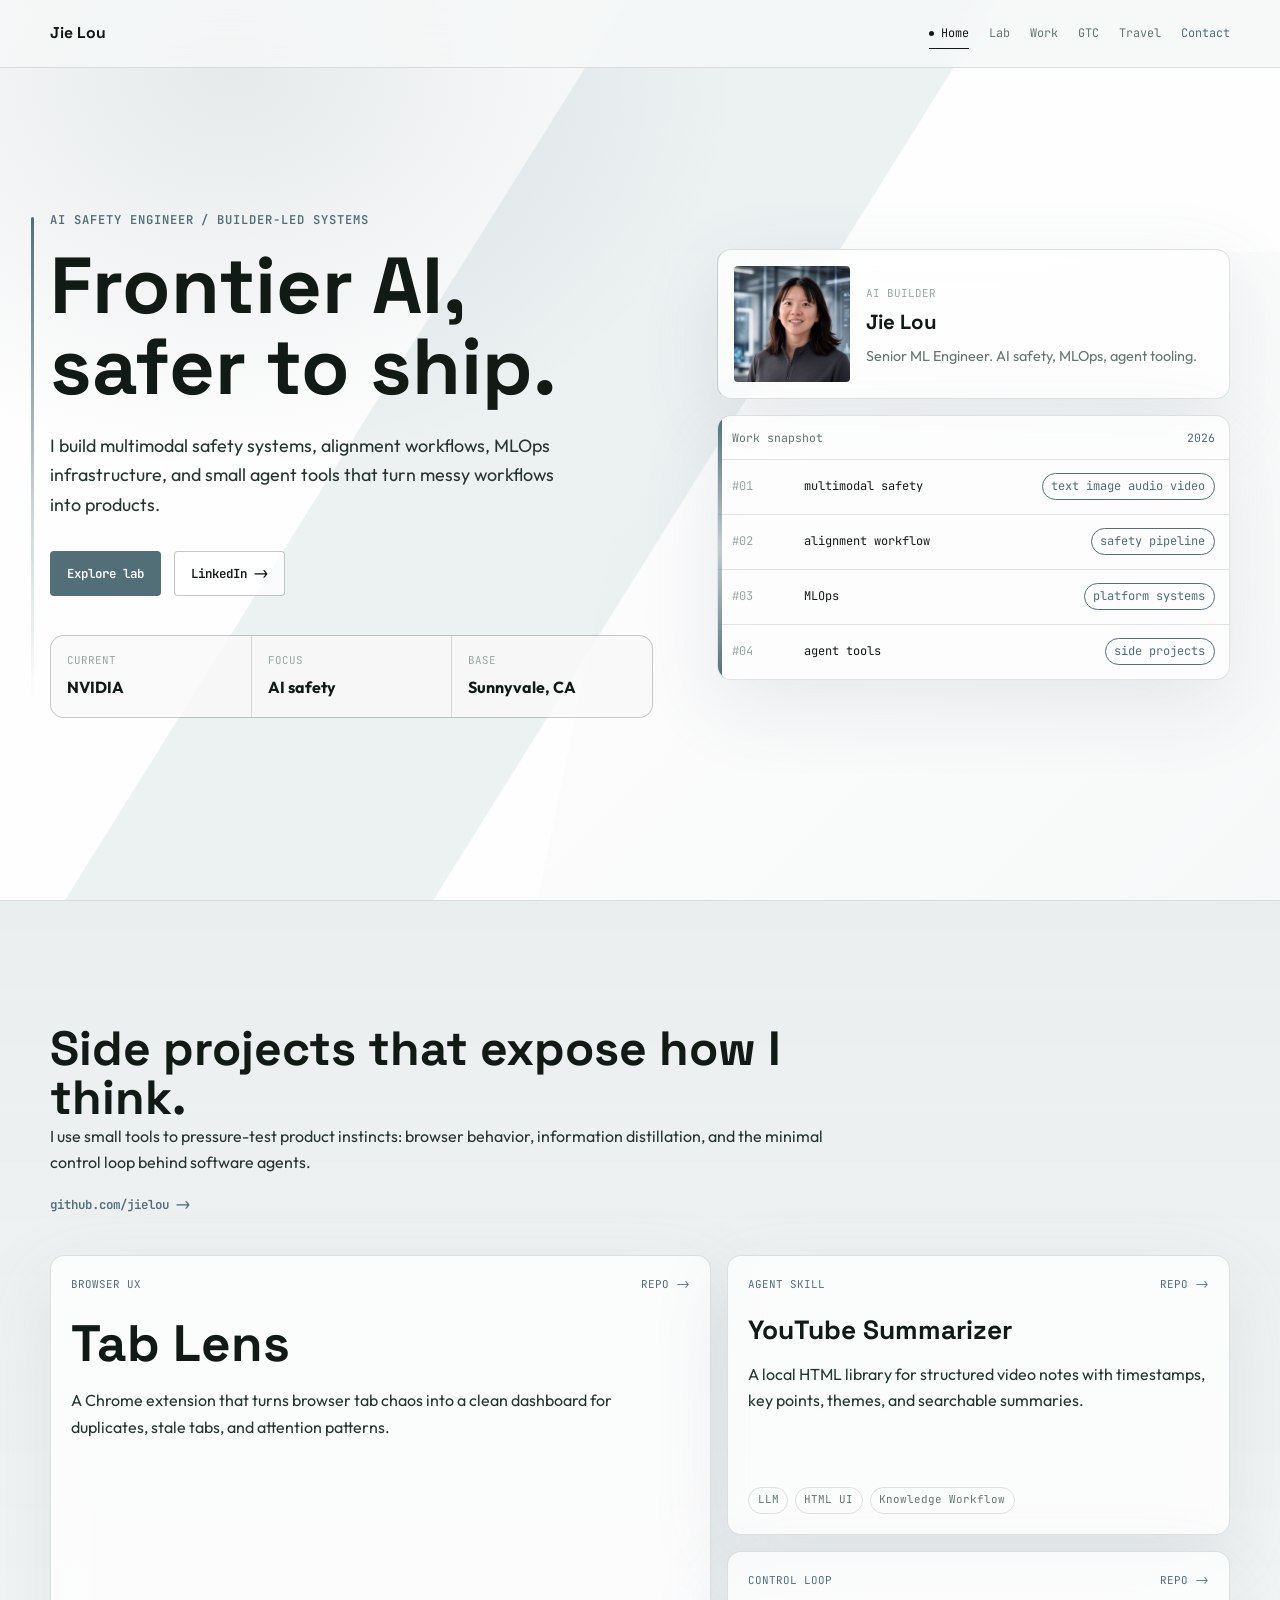
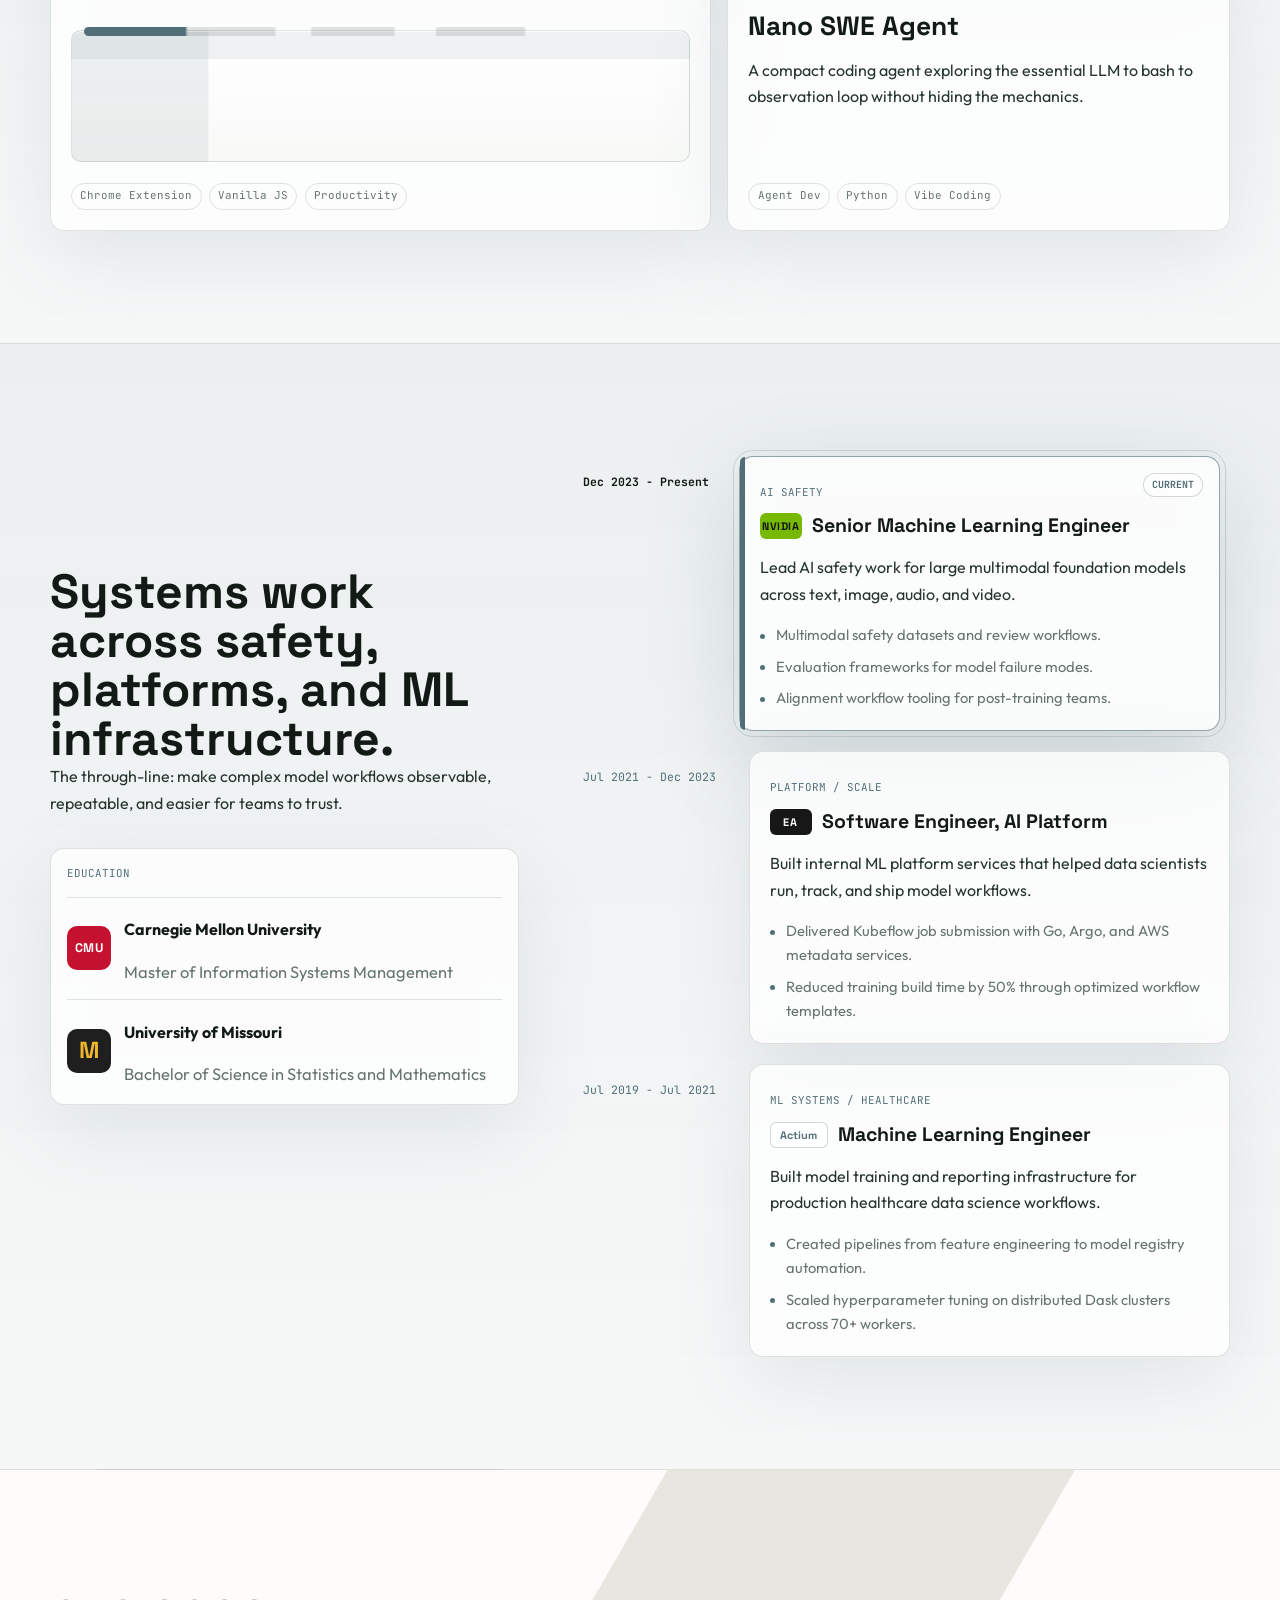
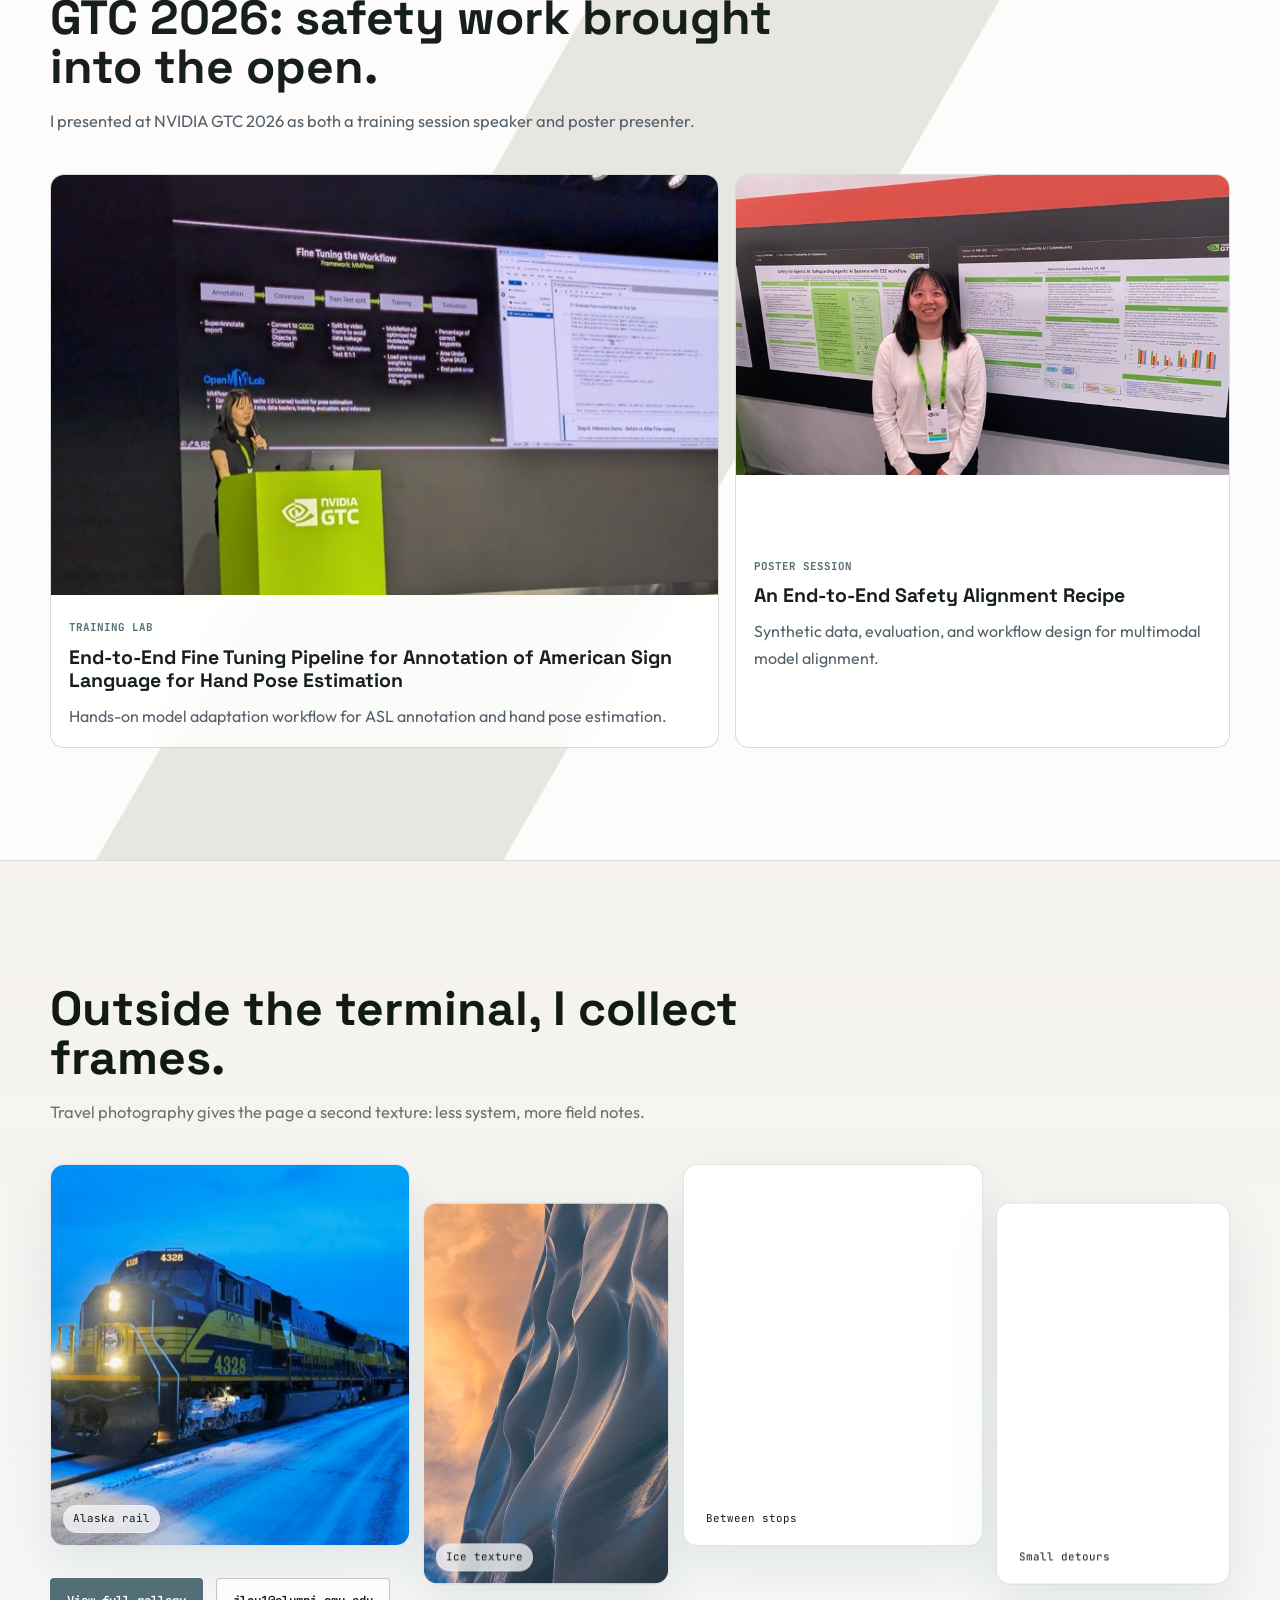
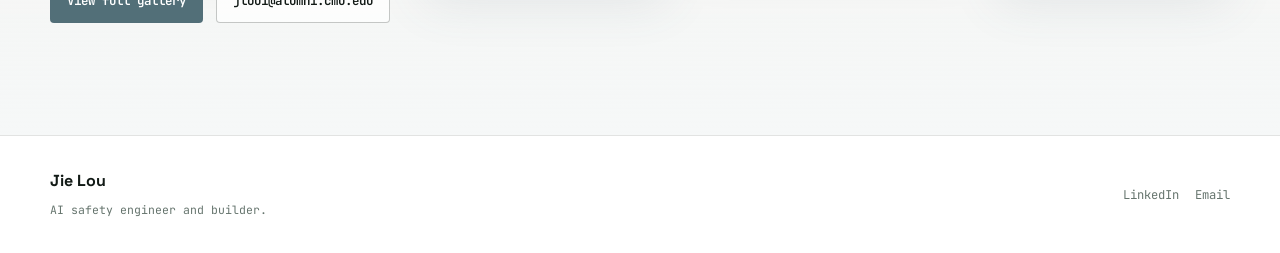
==== commit 332758f1: "Bust cached site assets" ====
--- a/index.html
+++ b/index.html
@@ -18,7 +18,7 @@
   <link rel="preconnect" href="https://fonts.gstatic.com" crossorigin>
   <link href="https://fonts.googleapis.com/css2?family=Space+Grotesk:wght@400;500;600;700&family=Outfit:wght@400;500;600;700&family=JetBrains+Mono:wght@400;500;600&display=swap" rel="stylesheet">
   <link rel="icon" href="photos/optimized/profile_2026_560.jpg">
-  <link rel="stylesheet" href="css/style.css">
+  <link rel="stylesheet" href="css/style.css?v=20260617-2">
 </head>
 <body>
   <a href="#main" class="skip-link">Skip to content</a>
@@ -315,6 +315,6 @@
     </div>
   </footer>
 
-  <script src="js/main.js"></script>
+  <script src="js/main.js?v=20260617-2"></script>
 </body>
 </html>
